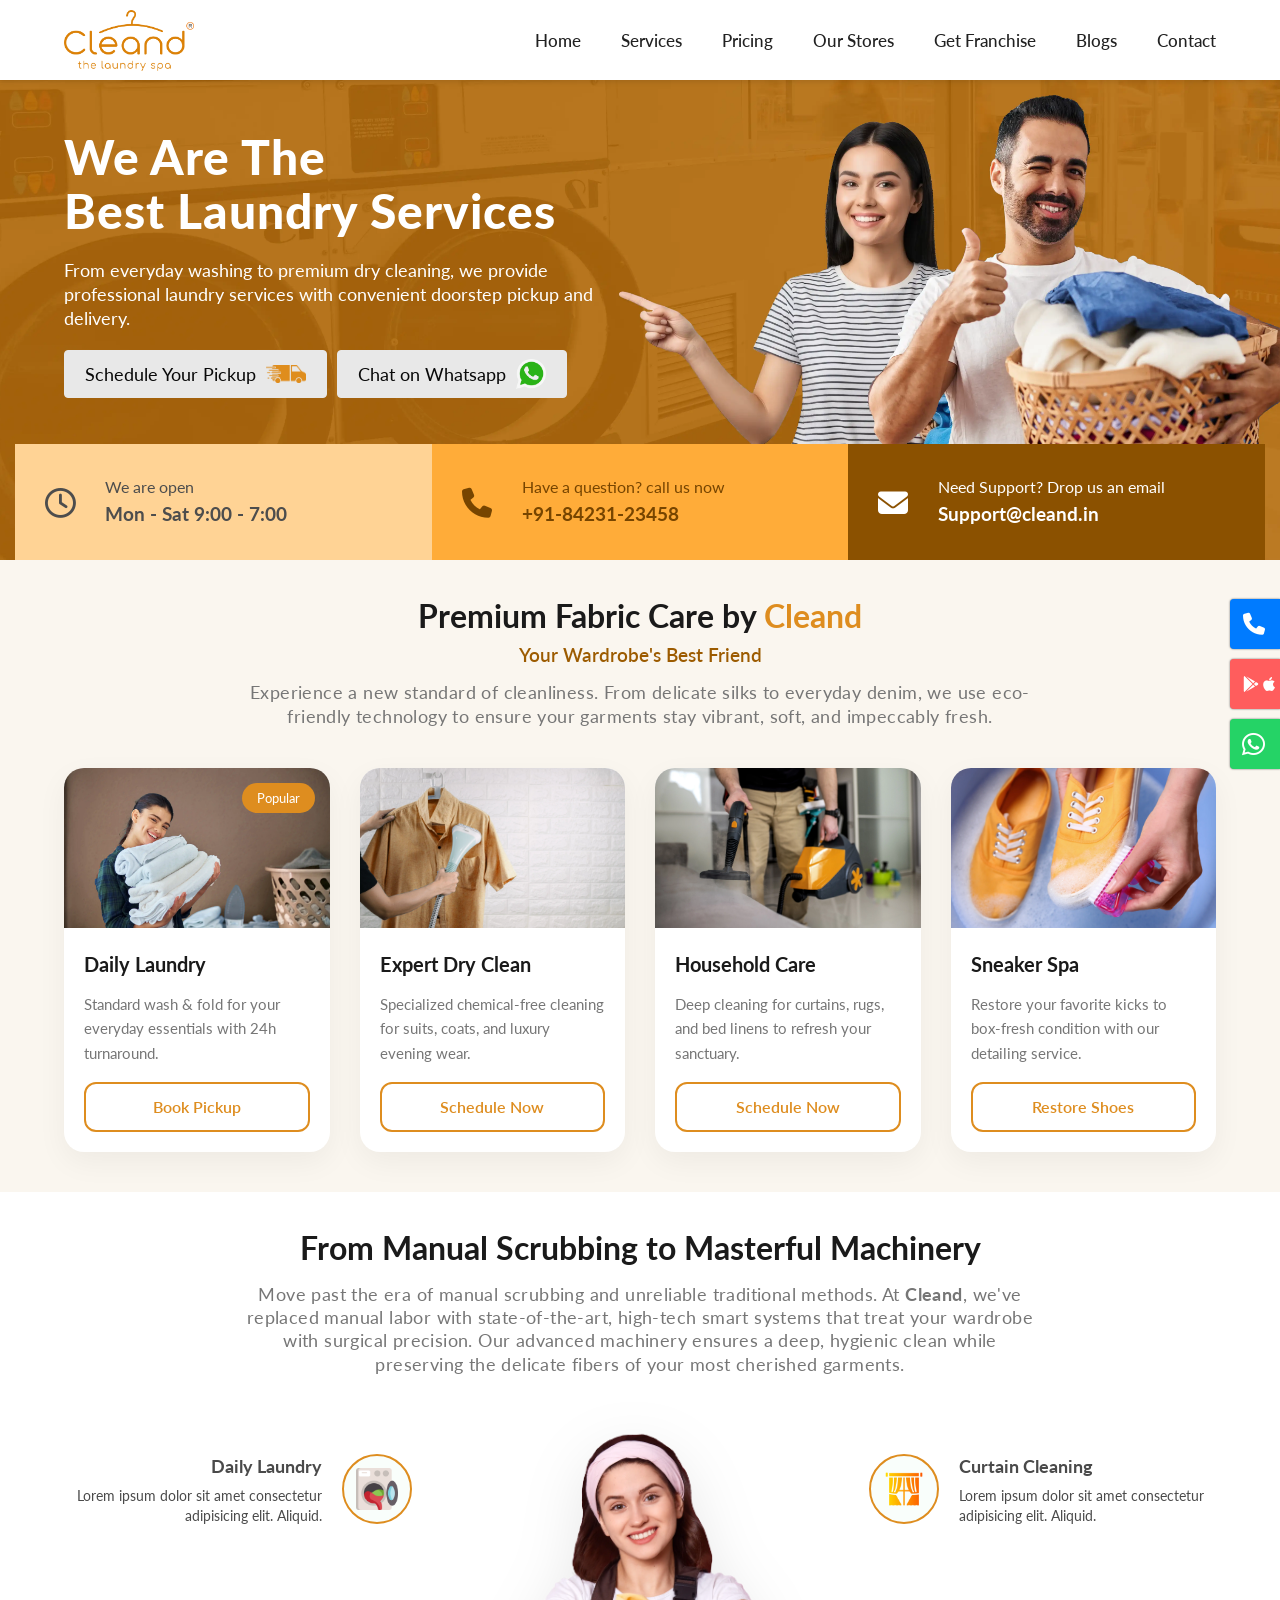
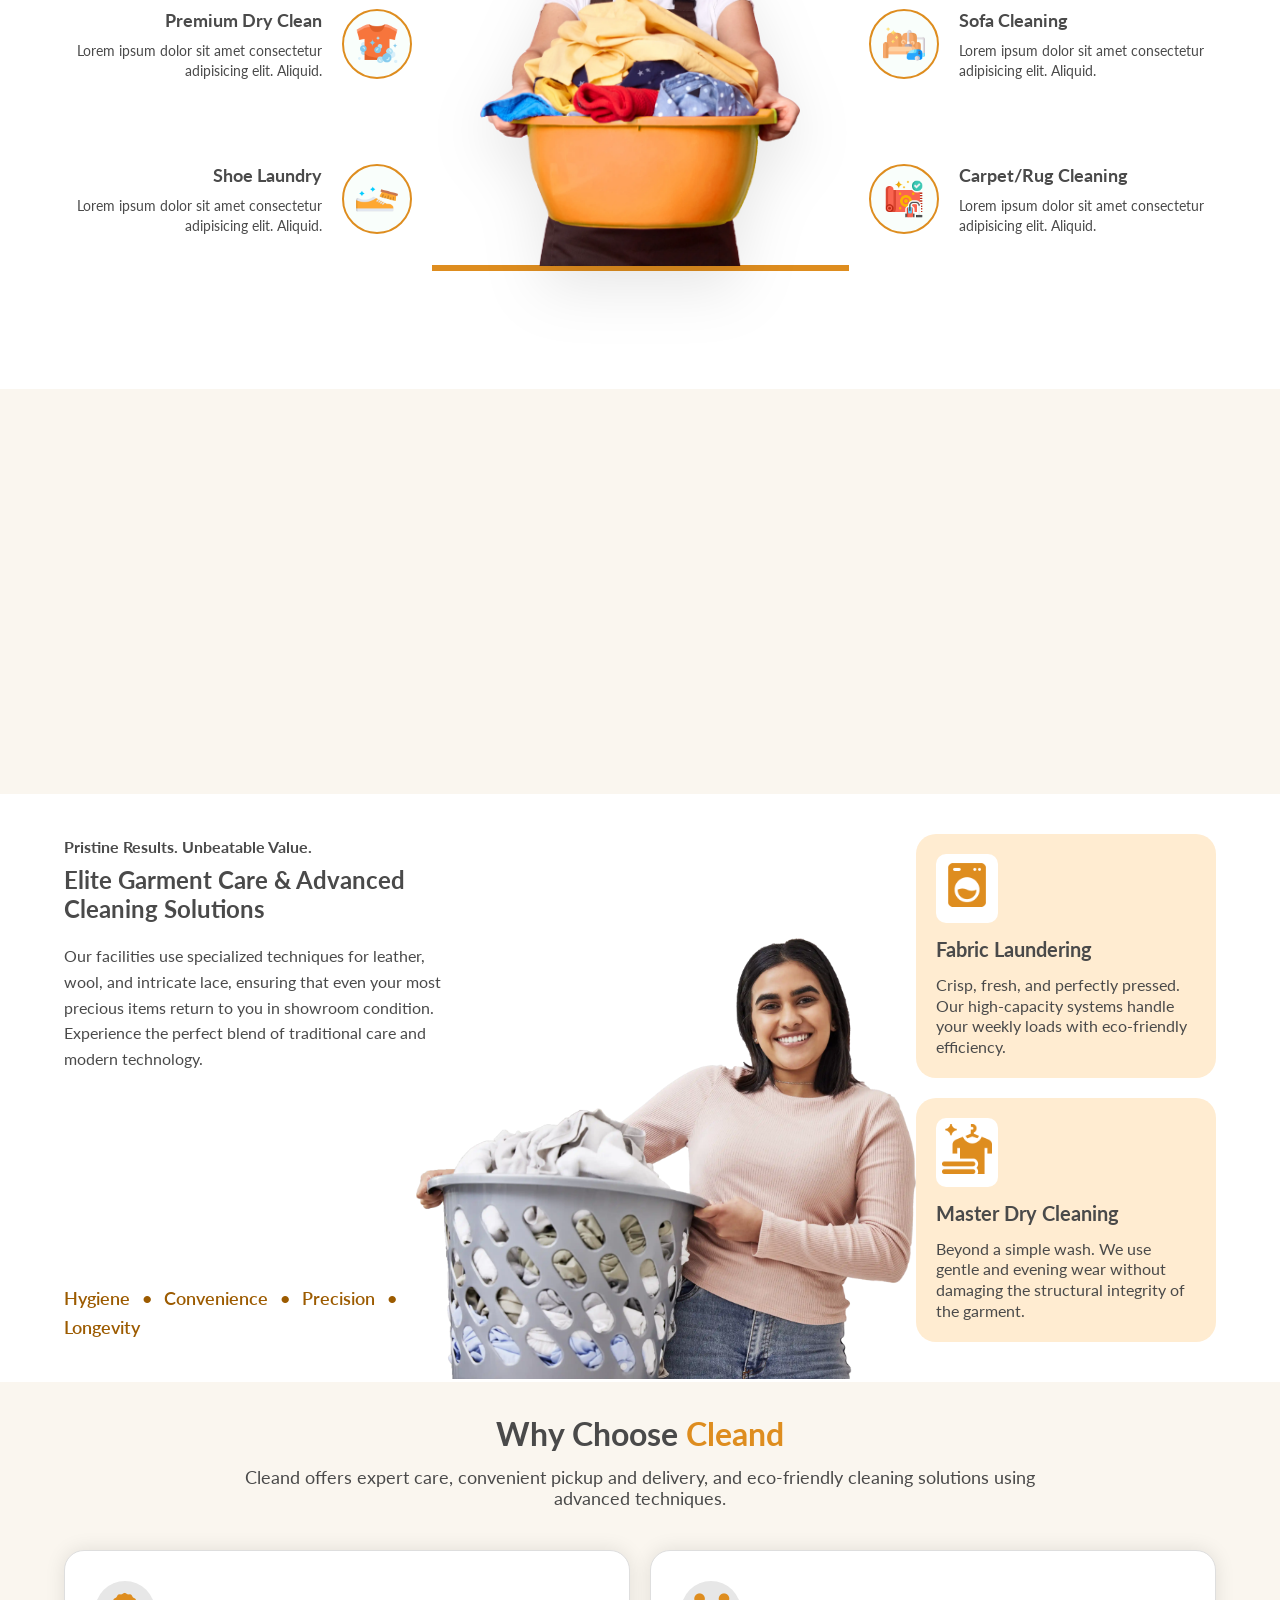
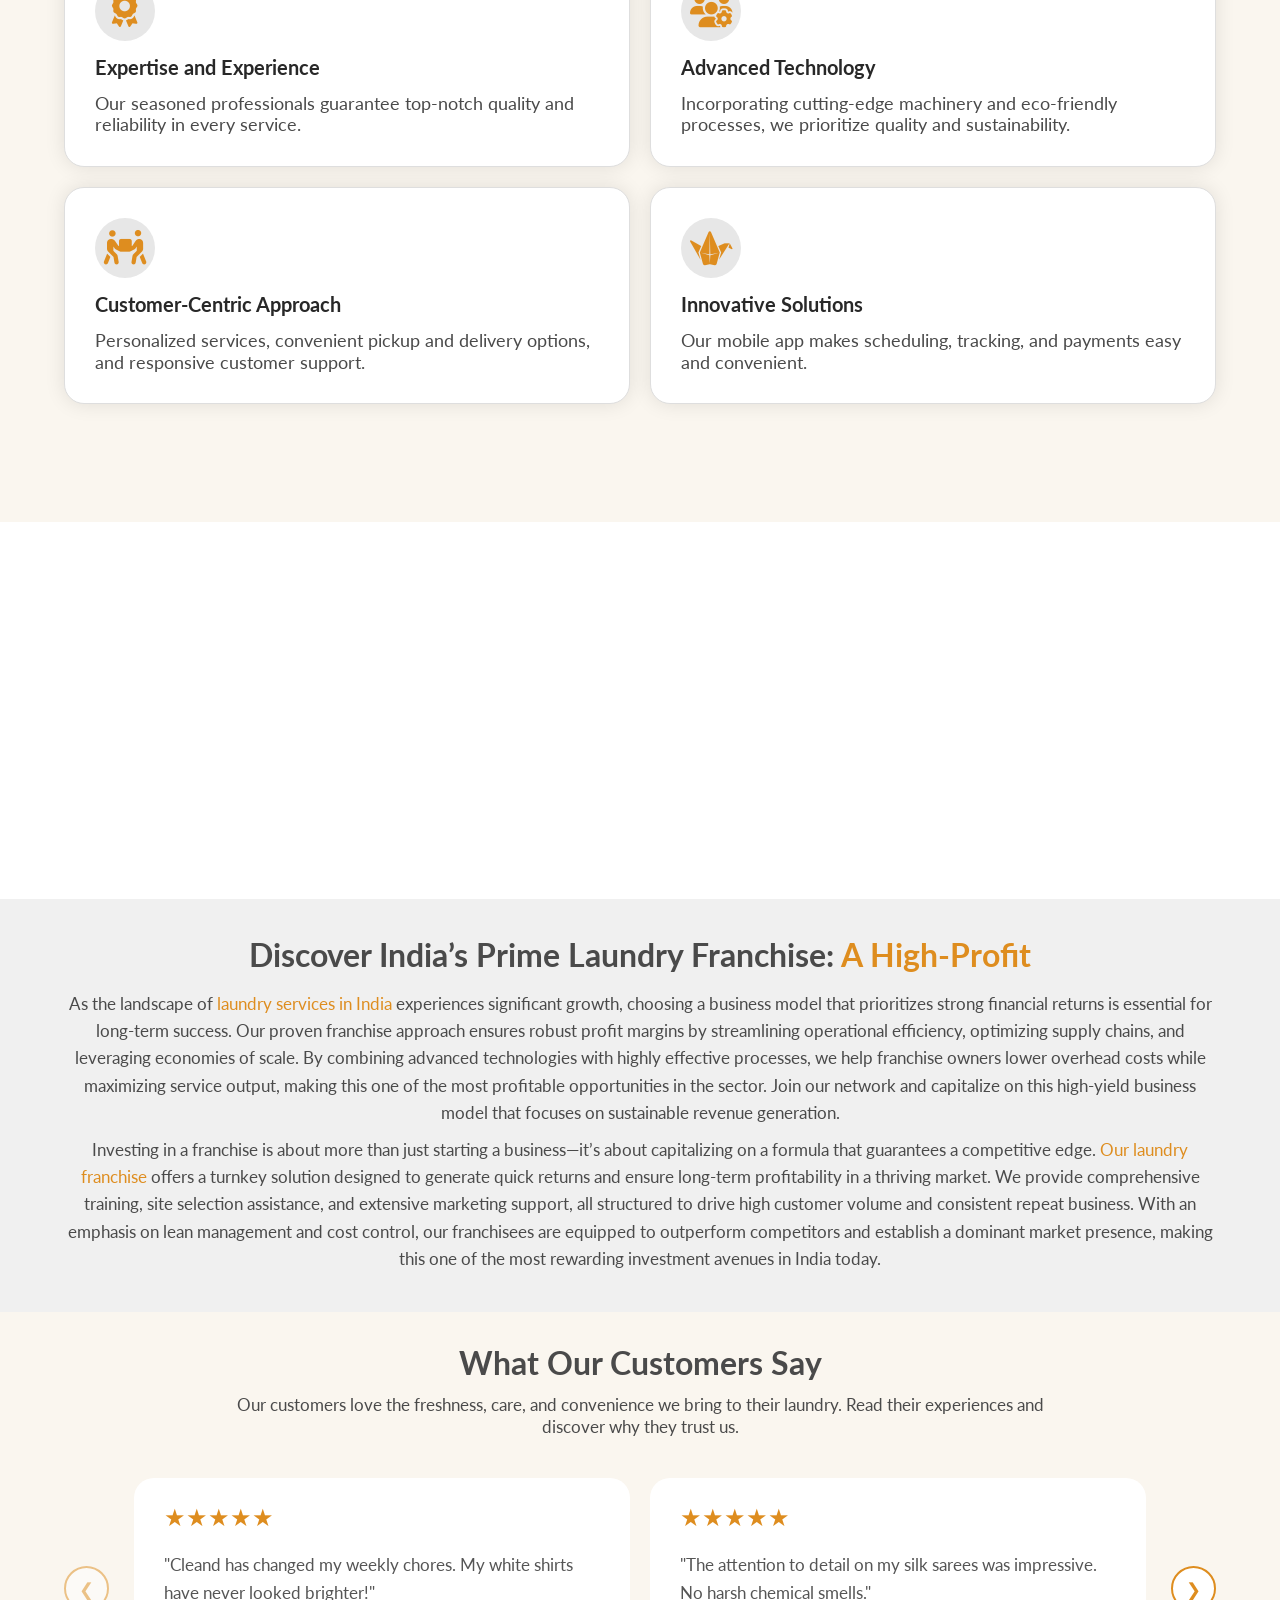
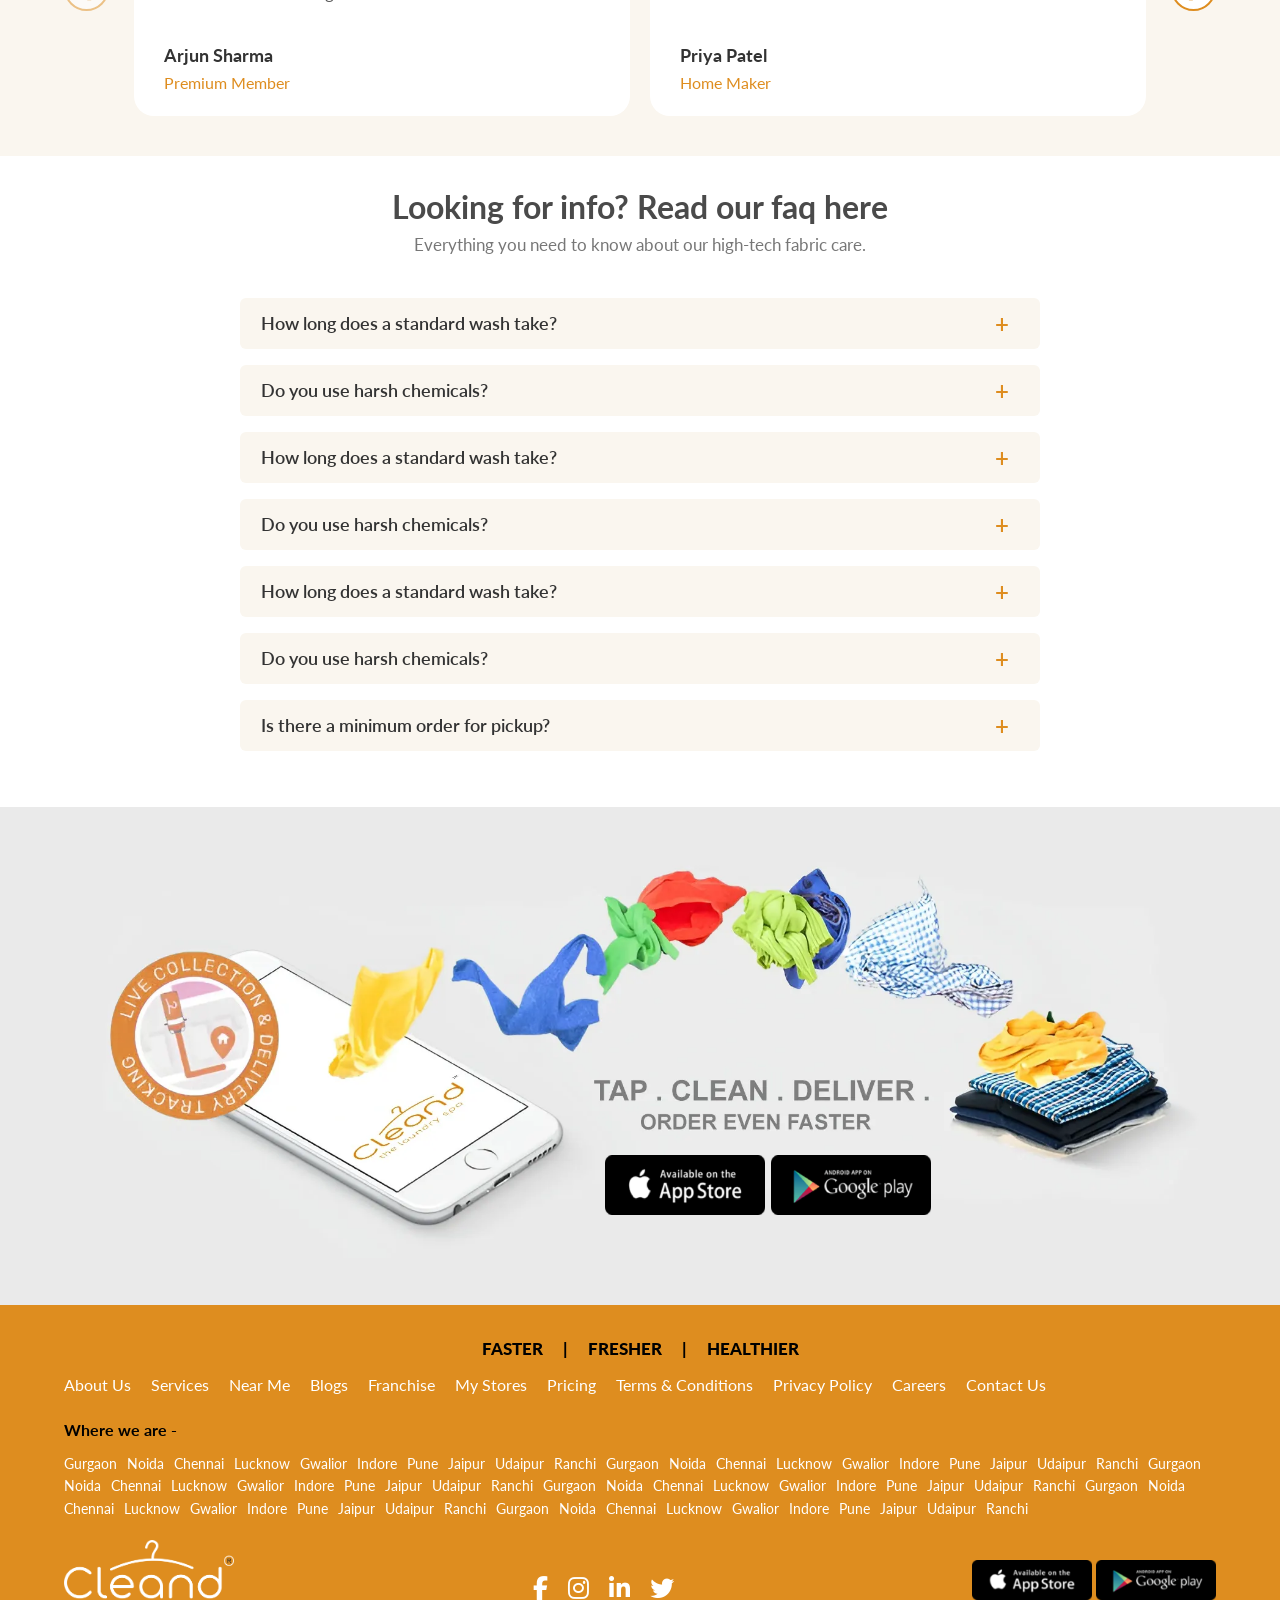
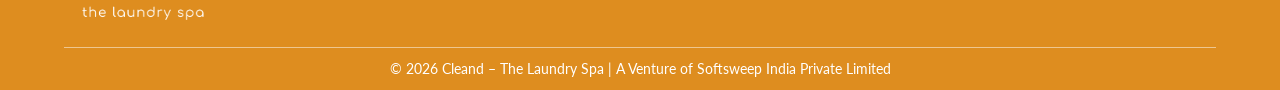
==== index.html @ a1be0585 "update code" ====
<!DOCTYPE html>
<html lang="en">

<head>
    <meta charset="UTF-8">
    <meta name="viewport" content="width=device-width, initial-scale=1.0">
    <title>Cleand - Premium Laundry Spa for Dry Cleaning Services.</title>

    <link
        href="https://fonts.googleapis.com/css2?family=Lato:ital,wght@0,100;0,300;0,400;0,700;0,900;1,100;1,300;1,400;1,700;1,900&display=swap"
        rel="stylesheet">

    <link rel="stylesheet" href="https://cdnjs.cloudflare.com/ajax/libs/font-awesome/6.0.0-beta3/css/all.min.css">
    <link rel="stylesheet" href="https://cdnjs.cloudflare.com/ajax/libs/font-awesome/6.5.1/css/all.min.css">

    <link rel="stylesheet" href="style.css">
    <link rel="stylesheet" href="responsive.css">
</head>

<body>

    <!-- fixed buttons on screen -->
    <div class="fixed-on-screen">
        <!-- Call Button -->
        <div class="button-container call-container" onclick="callPhone()">
            <i class="fas fa-phone icon"></i>
            <span class="label call-label">Call Us</span>
        </div>
        <!-- Email Button -->
        <div class="button-container email-container" onclick="sendEmail()">
            <div class="icon-box">
                <i class="fab fa-google-play icon"></i>
                <i class="fab fa-apple icon"></i>
            </div>
            <span class="label email-label">Download App</span>
        </div>

        <!-- Whatsapp Button -->
        <div class="button-container whatsapp-container" onclick="sendWhatsapp()">
            <i class="fab fa-whatsapp icon"></i>
            <span class="label whatsapp-label">Whatsapp Us</span>
        </div>
    </div>

    <header class="header">
        <div class="section-container">
            <div class="header-container">
                <a href="index.html" class="logo">
                    <img src="images/cleand-R-logo.png" alt="Logo">
                </a>

                <button class="mobile-nav-toggle" aria-label="Toggle navigation">
                    <span class="bar"></span>
                    <span class="bar"></span>
                    <span class="bar"></span>
                </button>

                <nav class="navmenu">
                    <ul>
                        <li><a href="index.html">Home</a></li>
                        <li><a href="services.html">Services</a></li>
                        <li><a href="pricing.html">Pricing</a></li>
                        <li><a href="store.html">Our Stores</a></li>
                        <li><a href="franchise.html">Get Franchise</a></li>
                        <li><a href="blogs.html">Blogs</a></li>
                        <li><a href="contact.html">Contact</a></li>
                    </ul>
                </nav>
            </div>
        </div>
    </header>

    <section class="hero-carousel">
        <div class="carousel-track">
            <div class="hero-slide" style="background-image: url('/images/hero-1.webp');">
                <div class="section-container">
                    <div class="hero-content">
                        <h1>We Are The <br>Best Laundry Services</h1>
                        <p>From everyday washing to premium dry cleaning, we provide professional laundry services with convenient doorstep pickup and delivery.
                        </p>
                        <div class="hero-btn-container">
                            <button class="pickup-btn btn">Schedule Your Pickup
                                <img src="/images/pickup-icon.webp" alt="">
                            </button>
                            <button class="whatsapp-btn btn">Chat on Whatsapp
                                <img src="/images/whatsapp-icon.webp" alt="">
                            </button>
                        </div>
                    </div>
                </div>
            </div>
            <div class="hero-slide" style="background-image: url('/images/hero-2.webp');">
                <div class="section-container">
                    <div class="hero-content">
                        <h1>Building India’s <br>Largest Laundry Network</h1>
                        <p>Join our rapidly expanding laundry franchise and become part of a trusted brand bringing professional garment care to cities across India.
                        </p>
                        <div class="hero-btn-container">
                            <button class="pickup-btn btn">Schedule Your Pickup
                                <img src="/images/pickup-icon.webp" alt="">
                            </button>
                            <button class="whatsapp-btn btn">Chat on Whatsapp
                                <img src="/images/whatsapp-icon.webp" alt="">
                            </button>
                        </div>
                    </div>
                </div>
            </div>
            <div class="hero-slide" style="background-image: url('/images/hero-3.webp');">
                <div class="section-container">
                    <div class="hero-content">
                        <h1>Premium Care for <br>Your Favorite Clothes</h1>
                        <p>Our skilled team uses modern equipment and safe cleaning methods to give your garments the care they deserve.
                        </p>
                        <div class="hero-btn-container">
                            <button class="pickup-btn btn">Schedule Your Pickup
                                <img src="/images/pickup-icon.webp" alt="">
                            </button>
                            <button class="whatsapp-btn btn">Chat on Whatsapp
                                <img src="/images/whatsapp-icon.webp" alt="">
                            </button>
                        </div>
                    </div>
                </div>
            </div>
            <div class="hero-slide" style="background-image: url('/images/hero-4.webp');">
                <div class="section-container">
                    <div class="hero-content">
                        <h1>Book Laundry Services <br>With Our Mobile App</h1>
                        <p>Schedule pickups, track orders, and manage your laundry anytime with our easy-to-use mobile app. Download now and enjoy hassle-free laundry services.
                        </p>
                        <div class="hero-btn-container">
                            <button class="pickup-btn btn">Schedule Your Pickup
                                <img src="/images/pickup-icon.webp" alt="">
                            </button>
                            <button class="whatsapp-btn btn">Chat on Whatsapp
                                <img src="/images/whatsapp-icon.webp" alt="">
                            </button>
                        </div>
                    </div>
                </div>
            </div>
        </div>

        <div class="hero-fixed hide-on-mobile">
            <div class="hero-fixed-card hero-fixed-start">
                <div class="hero-fixed-icon">
                    <i class="fa-regular fa-clock"></i>
                </div>
                <div class="hero-fixed-content">
                    <p>We are open</p>
                    <h3>Mon - Sat 9:00 - 7:00</h3>
                </div>
            </div>
            <div class="hero-fixed-card hero-fixed-mid">
                <div class="hero-fixed-icon">
                    <i class="fa-solid fa-phone"></i>
                </div>
                <div class="hero-fixed-content">
                    <p>Have a question? call us now</p>
                    <h3><a href="tel:+918982123458" target="_blank">+91-84231-23458</a></h3>
                </div>
            </div>
            <div class="hero-fixed-card hero-fixed-end">
                <div class="hero-fixed-icon">
                    <i class="fa-solid fa-envelope"></i>
                </div>
                <div class="hero-fixed-content">
                    <p>Need Support? Drop us an email</p>
                    <h3><a href="mailto:Support@cleand.in" target="_blank">Support@cleand.in</a></h3>
                </div>
            </div>
        </div>

    </section>


    <div class="hero-fixed show-on-mobile">
        <div class="hero-fixed-card hero-fixed-start">
            <div class="hero-fixed-icon">
                <i class="fa-regular fa-clock"></i>
            </div>
            <div class="hero-fixed-content">
                <p>We are open</p>
                <h3>Mon - Sat 9:00 - 7:00</h3>
            </div>
        </div>
        <div class="hero-fixed-card hero-fixed-mid">
            <div class="hero-fixed-icon">
                <i class="fa-solid fa-phone"></i>
            </div>
            <div class="hero-fixed-content">
                <p>Have a question? call us now</p>
                <h3><a href="tel:+918982123458" target="_blank">+91-84231-23458</a></h3>
            </div>
        </div>
        <div class="hero-fixed-card hero-fixed-end">
            <div class="hero-fixed-icon">
                <i class="fa-solid fa-envelope"></i>
            </div>
            <div class="hero-fixed-content">
                <p>Need Support? Drop us an email</p>
                <h3><a href="mailto:Support@cleand.in" target="_blank">Support@cleand.in</a></h3>
            </div>
        </div>
    </div>


    <section style="background: #faf6ef;">
        <div class="section-container">
            <div class="premium-container">
                <div class="header-content slide-up">
                    <h2>Premium Fabric Care by <span class="brand">Cleand</span></h2>
                    <h3>Your Wardrobe's Best Friend</h3>
                    <p>
                        Experience a new standard of cleanliness. From delicate silks to everyday denim,
                        we use eco-friendly technology to ensure your garments stay vibrant, soft, and impeccably fresh.
                    </p>
                </div>

                <div class="premium-grid slide-up">
                    <div class="premium-card">
                        <div class="image-wrapper">
                            <img src="images/premium-1.webp" alt="Laundry">
                            <div class="premium-tag">Popular</div>
                        </div>
                        <div class="premium-info">
                            <h4>Daily Laundry</h4>
                            <p>Standard wash & fold for your everyday essentials with 24h turnaround.</p>
                            <a href="#" class="premium-btn">Book Pickup</a>
                        </div>
                    </div>

                    <div class="premium-card">
                        <div class="image-wrapper">
                            <img src="images/premium-2.webp" alt="Dry Cleaning">
                        </div>
                        <div class="premium-info">
                            <h4>Expert Dry Clean</h4>
                            <p>Specialized chemical-free cleaning for suits, coats, and luxury evening wear.</p>
                            <a href="#" class="premium-btn">Schedule Now</a>
                        </div>
                    </div>

                    <div class="premium-card">
                        <div class="image-wrapper">
                            <img src="images/premium-3.webp" alt="Home Decor">
                        </div>
                        <div class="premium-info">
                            <h4>Household Care</h4>
                            <p>Deep cleaning for curtains, rugs, and bed linens to refresh your sanctuary.</p>
                            <a href="#" class="premium-btn">Schedule Now</a>
                        </div>
                    </div>

                    <div class="premium-card">
                        <div class="image-wrapper">
                            <img src="images/premium-4.webp" alt="Shoe Spa">
                        </div>
                        <div class="premium-info">
                            <h4>Sneaker Spa</h4>
                            <p>Restore your favorite kicks to box-fresh condition with our detailing service.</p>
                            <a href="#" class="premium-btn">Restore Shoes</a>
                        </div>
                    </div>
                </div>
            </div>

        </div>
    </section>


    <section class="expert-services">
        <div class="section-container">
            <div class="services-container">
                <div class="header-content slide-up">
                    <h2>From Manual Scrubbing to Masterful Machinery</h2>
                    <p>Move past the era of manual scrubbing and unreliable traditional methods. At
                        <strong>Cleand</strong>, we've replaced manual labor with state-of-the-art, high-tech smart
                        systems that treat your wardrobe with surgical precision. Our advanced machinery ensures a deep,
                        hygienic clean while preserving the delicate fibers of your most cherished garments.
                    </p>
                </div>

                <div class="expert-flex slide-up">
                    <div class="side-col left-side">
                        <div class="expert-item">
                            <div class="text-block">
                                <h4>Daily Laundry</h4>
                                <p>Lorem ipsum dolor sit amet consectetur adipisicing elit. Aliquid.</p>
                            </div>
                            <div class="icon-circle">
                                <img src="images/service-1.png" alt="Laundry">
                            </div>
                        </div>

                        <div class="expert-item">
                            <div class="text-block">
                                <h4>Premium Dry Clean</h4>
                                <p>Lorem ipsum dolor sit amet consectetur adipisicing elit. Aliquid.</p>
                            </div>
                            <div class="icon-circle">
                                <img src="images/service-2.png" alt="Dry Clean">
                            </div>
                        </div>

                        <div class="expert-item">
                            <div class="text-block">
                                <h4>Shoe Laundry</h4>
                                <p>Lorem ipsum dolor sit amet consectetur adipisicing elit. Aliquid.</p>
                            </div>
                            <div class="icon-circle">
                                <img src="images/service-3.png" alt="Curtains">
                            </div>
                        </div>
                    </div>

                    <div class="center-col">
                        <div class="expert-img-wrapper">
                            <img src="/images/services-mid-2.webp" alt="Cleand Expert" class="main-expert">
                        </div>
                    </div>

                    <div class="side-col right-side">
                        <div class="expert-item">
                            <div class="icon-circle">
                                <img src="images/service-4.png" alt="Business">
                            </div>
                            <div class="text-block">
                                <h4>Curtain Cleaning</h4>
                                <p>Lorem ipsum dolor sit amet consectetur adipisicing elit. Aliquid.</p>
                            </div>
                        </div>

                        <div class="expert-item">
                            <div class="icon-circle">
                                <img src="images/service-5.png" alt="Shoes">
                            </div>
                            <div class="text-block">
                                <h4>Sofa Cleaning</h4>
                                <p>Lorem ipsum dolor sit amet consectetur adipisicing elit. Aliquid.</p>
                            </div>
                        </div>

                        <div class="expert-item">
                            <div class="icon-circle">
                                <img src="images/service-6.png" alt="Express">
                            </div>
                            <div class="text-block">
                                <h4>Carpet/Rug Cleaning</h4>
                                <p>Lorem ipsum dolor sit amet consectetur adipisicing elit. Aliquid.</p>
                            </div>
                        </div>
                    </div>
                </div>
            </div>

            <div class="btn-container slide-up">
                <button class="pickup-btn btn">Schedule Your Pickup
                    <img src="/images/pickup-icon-white.webp" alt="">
                </button>
                <button class="whatsapp-btn btn">Chat on Whatsapp
                    <img src="/images/whatsapp-icon.webp" alt="">
                </button>
            </div>

        </div>
    </section>


    <section style="background: #faf6ef;">
        <div class="section-container slide-up">
            <div class="step-full-container">
                <h1>How We Works : In 4 Easy Steps</h1>
                <p class="step-description">From scheduling a pickup to receiving freshly cleaned clothes at your doorstep, we make laundry quick, easy, and stress-free. Just follow these four simple steps and let us take care of the rest.</p>
                <div class="step-container slide-up">
                    <div class="step-card">
                        <div class="card-icon">
                            <img src="images/step-1.png" alt="Basket icon">
                        </div>
                        <p class="step-text">Step 1</p>
                        <h3 class="step-heading"><span>Bag up</span> all your dirty clothes</h3>
                    </div>
                    <div class="step-arrow-box">
                        <img src="images/step-arrow-top-curve.png" alt="">
                    </div>
                    <div class="step-card">
                        <div class="card-icon">
                            <img src="images/step-2.png" alt="Basket icon">
                        </div>
                        <p class="step-text">Step 2</p>
                        <h3 class="step-heading">We <span>Pick up</span> your clothes</h3>
                    </div>
                    <div class="step-arrow-box">
                        <img src="images/step-arrow-bottom-curve.png" alt="">
                    </div>
                    <div class="step-card">
                        <div class="card-icon">
                            <img src="images/step-3.png" alt="Basket icon">
                        </div>
                        <p class="step-text">Step 3</p>
                        <h3 class="step-heading">We <span>Clean</span> your clothes</h3>
                    </div>
                    <div class="step-arrow-box">
                        <img src="images/step-arrow-top-curve.png" alt="">
                    </div>
                    <div class="step-card">
                        <div class="card-icon">
                            <img src="images/step-4.png" alt="Basket icon">
                        </div>
                        <p class="step-text">Step 4</p>
                        <h3 class="step-heading">We <span>Deliver</span> clean, folded clothes</h3>
                    </div>
                </div>

            </div>
        </div>
    </section>


    <section class="near-section">
        <div class="section-container slide-up">
            <div class="near-container">
                <div class="near-left">
                    <div class="near-left-top">
                        <h4>Pristine Results. Unbeatable Value.</h4>
                        <h1>Elite Garment Care & Advanced Cleaning Solutions</h1>
                        <p>Our facilities use specialized techniques for leather, wool, and intricate lace, ensuring
                            that even your most precious items return to you in showroom condition. Experience the
                            perfect blend of traditional care and modern technology.</p>
                    </div>
                    <div class="near-left-bottom">
                        Hygiene &nbsp; • &nbsp; Convenience &nbsp; • &nbsp; Precision &nbsp; • &nbsp; Longevity
                    </div>
                </div>
                <div class="near-right">
                    <div class="near-right-card">
                        <div class="near-right-img">
                            <img src="images/near-icon-1.png" alt="">
                        </div>
                        <h2>Fabric Laundering</h2>
                        <p>Crisp, fresh, and perfectly pressed. Our high-capacity systems handle your weekly loads with
                            eco-friendly efficiency.</p>
                    </div>
                    <div class="near-right-card">
                        <div class="near-right-img">
                            <img src="images/near-icon-2.png" alt="">
                        </div>
                        <h2>Master Dry Cleaning</h2>
                        <p>Beyond a simple wash. We use gentle and evening wear without damaging the structural
                            integrity of the garment.</p>
                    </div>
                </div>
            </div>
        </div>
    </section>


    <section class="choose-section" style="background: #faf6ef;">
        <div class="section-container slide-up">
            <h2>Why Choose <span>Cleand</span></h2>
            <p>Cleand offers expert care, convenient pickup and delivery, and eco-friendly cleaning solutions using
                advanced techniques.</p>

            <div class="Choose-container slide-up">
                <div class="choose-card">
                    <div class="choose-icon">
                        <i class="fa-solid fa-award"></i>
                    </div>
                    <h3>Expertise and Experience</h3>
                    <p>Our seasoned professionals guarantee top-notch quality and reliability in every service.</p>
                </div>
                <div class="choose-card">
                    <div class="choose-icon">
                        <i class="fa-solid fa-users-gear"></i>
                    </div>
                    <h3>Advanced Technology</h3>
                    <p>Incorporating cutting-edge machinery and eco-friendly processes, we prioritize quality and
                        sustainability.</p>
                </div>
                <div class="choose-card">
                    <div class="choose-icon">
                        <i class="fa-solid fa-people-carry-box"></i>
                    </div>
                    <h3>Customer-Centric Approach</h3>
                    <p>Personalized services, convenient pickup and delivery options, and responsive customer support.
                    </p>
                </div>
                <div class="choose-card">
                    <div class="choose-icon">
                        <i class="fa-brands fa-padlet"></i>
                    </div>
                    <h3>Innovative Solutions</h3>
                    <p>Our mobile app makes scheduling, tracking, and payments easy and convenient.</p>
                </div>
            </div>

            <div class="btn-container slide-up">
                <button class="pickup-btn btn">Schedule Your Pickup
                    <img src="/images/pickup-icon-white.webp" alt="">
                </button>
                <button class="whatsapp-btn btn">Chat on Whatsapp
                    <img src="/images/whatsapp-icon.webp" alt="">
                </button>
            </div>

        </div>
    </section>


    <div class="stats-wrapper">
        <div class="section-container slide-up">
            <h2 class="section-title">India's Most <span class="highlight">Profitable</span> Laundry Chain</h2>
            <p class="section-subtitle">Join India's most profitable laundry chain and start your own successful business with our trusted brand, modern systems, and complete franchise support.</p>

            <div class="stats-grid slide-up">
                <div class="stat-card">
                    <div class="counter-box">
                        <span class="counter" data-target="60">0</span><span class="suffix">+</span>
                    </div>
                    <div class="stat-label">Cities</div>
                </div>
                <div class="stat-card">
                    <div class="counter-box">
                        <span class="counter" data-target="150">0</span><span class="suffix">+</span>
                    </div>
                    <div class="stat-label">Stores</div>
                </div>
                <div class="stat-card">
                    <div class="counter-box">
                        <span class="counter" data-target="5.1">0</span><span class="suffix">L</span>
                    </div>
                    <div class="stat-label">Orders</div>
                </div>
                <div class="stat-card">
                    <div class="counter-box">
                        <span class="counter" data-target="45.8">0</span><span class="suffix">L</span>
                    </div>
                    <div class="stat-label">Garments</div>
                </div>
            </div>
        </div>
    </div>


    <div style="background: #f0f0f0;">
        <section class="section-container">
            <div class="profitable-content slide-up">
                <h1>Discover India’s Prime Laundry Franchise: <span style="color: #de8d1f;">A High-Profit</span></h1>
                <p>As the landscape of <span style="color: #de8d1f;">laundry services in India</span> experiences
                    significant growth, choosing a business model that prioritizes strong financial returns is essential
                    for
                    long-term success. Our proven franchise approach ensures robust profit margins by streamlining
                    operational efficiency, optimizing supply chains, and leveraging economies of scale. By combining
                    advanced technologies with highly effective processes, we help franchise owners lower overhead costs
                    while maximizing service output, making this one of the most profitable opportunities in the sector.
                    Join our network and capitalize on this high-yield business model that focuses on sustainable
                    revenue
                    generation.</p>
                <p>Investing in a franchise is about more than just starting a business—it’s about capitalizing on a
                    formula
                    that guarantees a competitive edge. <span style="color: #de8d1f;">Our laundry franchise</span>
                    offers a
                    turnkey solution designed to generate quick returns and ensure long-term profitability in a thriving
                    market. We provide comprehensive training, site selection assistance, and extensive marketing
                    support,
                    all structured to drive high customer volume and consistent repeat business. With an emphasis on
                    lean
                    management and cost control, our franchisees are equipped to outperform competitors and establish a
                    dominant market presence, making this one of the most rewarding investment avenues in India today.
                </p>
            </div>
        </section>
    </div>


    <section class="testimonials">
        <div class="section-container slide-up">
            <div class="testimonial-container">
                <h2 class="section-title">What Our Customers Say</h2>
                <p class="testimonial-description">Our customers love the freshness, care, and convenience we bring to their laundry. Read their experiences and discover why they trust us.</p>

                <button class="nav-btn prev" id="prevBtn">&#10094;</button>
                <button class="nav-btn next" id="nextBtn">&#10095;</button>

                <div class="slider-viewport slide-up">
                    <div class="testimonial-track" id="track">
                        <div class="testimonial-card">
                            <div class="stars">★★★★★</div>
                            <p class="description">"Cleand has changed my weekly chores. My white shirts have never
                                looked
                                brighter!"</p>
                            <div class="user-info">
                                <h4 class="name">Arjun Sharma</h4>
                                <span class="position">Premium Member</span>
                            </div>
                        </div>

                        <div class="testimonial-card">
                            <div class="stars">★★★★★</div>
                            <p class="description">"The attention to detail on my silk sarees was impressive. No harsh
                                chemical smells."</p>
                            <div class="user-info">
                                <h4 class="name">Priya Patel</h4>
                                <span class="position">Home Maker</span>
                            </div>
                        </div>

                        <div class="testimonial-card">
                            <div class="stars">★★★★☆</div>
                            <p class="description">"Efficient and reliable. I love the tracking system. It respects
                                pickup
                                timings."</p>
                            <div class="user-info">
                                <h4 class="name">Rahul Verma</h4>
                                <span class="position">Corporate Executive</span>
                            </div>
                        </div>

                        <div class="testimonial-card">
                            <div class="stars">★★★★★</div>
                            <p class="description">"Sneaker Spa is a game changer. My old running shoes look brand new
                                again."</p>
                            <div class="user-info">
                                <h4 class="name">Anjali Singh</h4>
                                <span class="position">Fitness Coach</span>
                            </div>
                        </div>
                    </div>
                </div>

            </div>
        </div>
    </section>


    <section class="faq-section">
        <div class="section-container slide-up">
            <h2 class="section-title">Looking for info? Read our faq here</h2>
            <p class="section-subtitle">Everything you need to know about our high-tech fabric care.</p>

            <div class="faq-grid slide-up">
                <div class="faq-column">
                    <div class="faq-item">
                        <button class="faq-question">How long does a standard wash take? <span
                                class="icon">+</span></button>
                        <div class="faq-answer">
                            <p>Our standard "Daily Laundry" service typically features a 24-hour turnaround time. For
                                urgent needs, we offer an Express Service that returns your clothes in under 12 hours.
                            </p>
                        </div>
                    </div>

                    <div class="faq-item">
                        <button class="faq-question">Do you use harsh chemicals? <span class="icon">+</span></button>
                        <div class="faq-answer">
                            <p>No, we pride ourselves on being eco-friendly. We use biodegradable detergents and
                                specialized hydrocarbon solvents for dry cleaning that are gentle on both your skin and
                                the environment.</p>
                        </div>
                    </div>

                    <div class="faq-item">
                        <button class="faq-question">How long does a standard wash take? <span
                                class="icon">+</span></button>
                        <div class="faq-answer">
                            <p>Our standard "Daily Laundry" service typically features a 24-hour turnaround time. For
                                urgent needs, we offer an Express Service that returns your clothes in under 12 hours.
                            </p>
                        </div>
                    </div>

                    <div class="faq-item">
                        <button class="faq-question">Do you use harsh chemicals? <span class="icon">+</span></button>
                        <div class="faq-answer">
                            <p>No, we pride ourselves on being eco-friendly. We use biodegradable detergents and
                                specialized hydrocarbon solvents for dry cleaning that are gentle on both your skin and
                                the environment.</p>
                        </div>
                    </div>

                    <div class="faq-item">
                        <button class="faq-question">How long does a standard wash take? <span
                                class="icon">+</span></button>
                        <div class="faq-answer">
                            <p>Our standard "Daily Laundry" service typically features a 24-hour turnaround time. For
                                urgent needs, we offer an Express Service that returns your clothes in under 12 hours.
                            </p>
                        </div>
                    </div>

                    <div class="faq-item">
                        <button class="faq-question">Do you use harsh chemicals? <span class="icon">+</span></button>
                        <div class="faq-answer">
                            <p>No, we pride ourselves on being eco-friendly. We use biodegradable detergents and
                                specialized hydrocarbon solvents for dry cleaning that are gentle on both your skin and
                                the environment.</p>
                        </div>
                    </div>

                </div>

                <div class="faq-column">
                    <div class="faq-item">
                        <button class="faq-question">Is there a minimum order for pickup? <span
                                class="icon">+</span></button>
                        <div class="faq-answer">
                            <p>Yes, we have a small minimum order value of ₹500 for free home pickup and delivery.
                                Orders below this amount will incur a nominal convenience fee of ₹50.</p>
                        </div>
                    </div>

                </div>
            </div>
        </div>
    </section>


    <section style="background: #EAEAEA;">
        <div class="section-container slide-up">
            <div class="download-section">
                <img src="images/download-section.webp" alt="">
                <div class="download-content">
                    <a href="https://apps.apple.com/in/app/cleand-the-laundry-spa/id6444508188" target="_blank"><img
                            src="images/appstore.png" alt=""></a>
                    <a href="https://play.google.com/store/apps/details?id=com.ctls.application" target="_blank"><img
                            src="images/googleplay.png" alt=""></a>
                </div>
            </div>
        </div>
    </section>


    <footer class="footer">
        <div class="section-container slide-up">
            <div class="footer-top-bar">
                <span>FASTER</span>
                <span>|</span>
                <span>FRESHER</span>
                <span>|</span>
                <span>HEALTHIER</span>
            </div>

            <ul class="footer-nav-links">
                <li><a href="about.html">About Us</a></li>
                <li><a href="services.html">Services</a></li>
                <li><a href="near-me.html">Near Me</a></li>
                <li><a href="blogs.html">Blogs</a></li>
                <li><a href="franchise.html">Franchise</a></li>
                <li><a href="store.html">My Stores</a></li>
                <li><a href="pricing.html">Pricing</a></li>
                <li><a href="terms.html">Terms & Conditions</a></li>
                <li><a href="privacy.html">Privacy Policy</a></li>
                <li><a href="career.html">Careers</a></li>
                <li><a href="contact.html">Contact Us</a></li>
            </ul>

            <div class="footer-city">
                <h4>Where we are -</h4>

                <ul class="footer-nav-links footer-nav-links-city">
                    <li><a href="city.html">Gurgaon</a></li>
                    <li><a href="city.html">Noida</a></li>
                    <li><a href="city.html">Chennai</a></li>
                    <li><a href="city.html">Lucknow</a></li>
                    <li><a href="city.html">Gwalior</a></li>
                    <li><a href="city.html">Indore</a></li>
                    <li><a href="city.html">Pune</a></li>
                    <li><a href="city.html">Jaipur</a></li>
                    <li><a href="city.html">Udaipur</a></li>
                    <li><a href="city.html">Ranchi</a></li>
                    <li><a href="city.html">Gurgaon</a></li>
                    <li><a href="city.html">Noida</a></li>
                    <li><a href="city.html">Chennai</a></li>
                    <li><a href="city.html">Lucknow</a></li>
                    <li><a href="city.html">Gwalior</a></li>
                    <li><a href="city.html">Indore</a></li>
                    <li><a href="city.html">Pune</a></li>
                    <li><a href="city.html">Jaipur</a></li>
                    <li><a href="city.html">Udaipur</a></li>
                    <li><a href="city.html">Ranchi</a></li>
                    <li><a href="city.html">Gurgaon</a></li>
                    <li><a href="city.html">Noida</a></li>
                    <li><a href="city.html">Chennai</a></li>
                    <li><a href="city.html">Lucknow</a></li>
                    <li><a href="city.html">Gwalior</a></li>
                    <li><a href="city.html">Indore</a></li>
                    <li><a href="city.html">Pune</a></li>
                    <li><a href="city.html">Jaipur</a></li>
                    <li><a href="city.html">Udaipur</a></li>
                    <li><a href="city.html">Ranchi</a></li>
                    <li><a href="city.html">Gurgaon</a></li>
                    <li><a href="city.html">Noida</a></li>
                    <li><a href="city.html">Chennai</a></li>
                    <li><a href="city.html">Lucknow</a></li>
                    <li><a href="city.html">Gwalior</a></li>
                    <li><a href="city.html">Indore</a></li>
                    <li><a href="city.html">Pune</a></li>
                    <li><a href="city.html">Jaipur</a></li>
                    <li><a href="city.html">Udaipur</a></li>
                    <li><a href="city.html">Ranchi</a></li>
                    <li><a href="city.html">Gurgaon</a></li>
                    <li><a href="city.html">Noida</a></li>
                    <li><a href="city.html">Chennai</a></li>
                    <li><a href="city.html">Lucknow</a></li>
                    <li><a href="city.html">Gwalior</a></li>
                    <li><a href="city.html">Indore</a></li>
                    <li><a href="city.html">Pune</a></li>
                    <li><a href="city.html">Jaipur</a></li>
                    <li><a href="city.html">Udaipur</a></li>
                    <li><a href="city.html">Ranchi</a></li>
                    <li><a href="city.html">Gurgaon</a></li>
                    <li><a href="city.html">Noida</a></li>
                    <li><a href="city.html">Chennai</a></li>
                    <li><a href="city.html">Lucknow</a></li>
                    <li><a href="city.html">Gwalior</a></li>
                    <li><a href="city.html">Indore</a></li>
                    <li><a href="city.html">Pune</a></li>
                    <li><a href="city.html">Jaipur</a></li>
                    <li><a href="city.html">Udaipur</a></li>
                    <li><a href="city.html">Ranchi</a></li>
                </ul>
            </div>

            <div class="footer-main">
                <div class="footer-logo">
                    <img src="images/cleand-R-logo-white.png" alt="">
                </div>
                <div class="social-icons">
                    <a href="https://www.facebook.com/profile.php?id=100087893991939" target="_blank"><i
                            class="fab fa-facebook-f"></i></a>
                    <a href="https://www.instagram.com/cleand.in/" target="_blank"><i class="fab fa-instagram"></i></a>
                    <a href="https://www.linkedin.com/company/vcleen/" target="_blank"><i
                            class="fab fa-linkedin-in"></i></a>
                    <a href="#" target="_blank"><i class="fab fa-twitter"></i></a>
                </div>
                <div class="footer-download">
                    <a href="https://apps.apple.com/in/app/cleand-the-laundry-spa/id6444508188" target="_blank"><img
                            src="images/appstore.png" alt=""></a>
                    <a href="https://play.google.com/store/apps/details?id=com.ctls.application" target="_blank"><img
                            src="images/googleplay.png" alt=""></a>
                </div>
            </div>

            <div class="footer-copyright">
                <p>&copy; 2026 Cleand – The Laundry Spa | A Venture of Softsweep India Private Limited</p>
            </div>
        </div>
    </footer>



    <div id="laundryModal" class="modal-overlay">
        <div class="modal-content animate-pop">
            <span class="close-modal">&times;</span>

            <div class="modal-header">
                <h2>Schedule Your Laundry Pickup</h2>
                <p class="promo-badge">Up to 20% Off on Your 1st Order</p>
            </div>

            <form id="pickupForm">
                <div class="form-row">
                    <input type="text" id="fullName" placeholder="Full Name" autocomplete="off">
                    <input type="text" id="cityName" placeholder="City Name" autocomplete="off">
                </div>

                <div id="mobileSection" class="hidden fade-in">
                    <div class="input-wrapper">
                        <span class="prefix">+91</span>
                        <input type="tel" id="mobileNumber" placeholder="Mobile Number" maxlength="10">
                    </div>
                </div>

                <div id="otpSection" class="hidden fade-in">
                    <p class="otp-label">Enter Verification Code</p>
                    <div class="otp-container">
                        <div class="otp-boxes">
                            <input type="text" class="otp-box" maxlength="1" inputmode="numeric">
                            <input type="text" class="otp-box" maxlength="1" inputmode="numeric">
                            <input type="text" class="otp-box" maxlength="1" inputmode="numeric">
                            <input type="text" class="otp-box" maxlength="1" inputmode="numeric">
                        </div>
                        <div class="timer-area">
                            <span id="timerText">Resend in <b id="seconds">30</b>s</span>
                            <button type="button" id="resendBtn" class="hidden">RESEND OTP</button>
                        </div>
                    </div>

                </div>

                <div id="addressSection" class="hidden fade-in">
                    <div class="address-row">
                        <select id="stateInput">
                            <option value="" disabled selected>Select State</option>
                            <option value="Rajasthan">Rajasthan</option>
                            <option value="Delhi">Delhi</option>
                            <option value="Maharashtra">Maharashtra</option>
                            <option value="Gujarat">Gujarat</option>
                        </select>

                        <select id="cityInputFinal">
                            <option value="" disabled selected>Select City</option>
                            <option value="Jaipur">Jaipur</option>
                            <option value="Mumbai">Mumbai</option>
                            <option value="Ahmedabad">Ahmedabad</option>
                        </select>
                    </div>

                    <div class="address-row">
                        <textarea id="fullAddress" placeholder="Full Address (House No, Building, Street...)"
                            rows="3"></textarea>
                    </div>
                </div>

                <button type="submit" id="submitBtn" disabled>CONFIRM PICKUP</button>
            </form>
        </div>
    </div>



    <!-- script for navbar -->
    <script>
        const mobileBtn = document.querySelector('.mobile-nav-toggle');
        const navMenu = document.querySelector('.navmenu');

        mobileBtn.addEventListener('click', () => {
            mobileBtn.classList.toggle('active');
            navMenu.classList.toggle('open');
        });

        // Close menu when a link is clicked
        document.querySelectorAll('.navmenu a').forEach(link => {
            link.addEventListener('click', () => {
                mobileBtn.classList.remove('active');
                navMenu.classList.remove('open');
            });
        });
    </script>

    <!-- for hero carousels -->
    <script>
        const track = document.querySelector('.carousel-track');
        const slides = document.querySelectorAll('.hero-slide');
        let currentIndex = 0;

        function slideNext() {
            currentIndex++;
            // If we reach the end, go back to the first hero-slide
            if (currentIndex >= slides.length) {
                currentIndex = 0;
            }
            // Move the track: 0%, -100%, -200%, -300%
            const moveAmount = currentIndex * -100;
            track.style.transform = `translateX(${moveAmount}%)`;
        }
        // Auto-slide every 5 seconds
        setInterval(slideNext, 5000);
    </script>

    <!-- fixed button on screen -->
    <script>
        function callPhone() {
            const phoneNumber = "919876543210";
            window.open(`tel:${phoneNumber}`, "_self");
        }

        function sendEmail() {
            const emailAddress = "support@example.com";
            const subject = "Laundry Service Inquiry";
            const body = "Hello, I would like to inquire about your laundry services.";
            window.open(`mailto:${emailAddress}?subject=${encodeURIComponent(subject)}&body=${encodeURIComponent(body)}`);
        }

        function sendWhatsapp() {
            const phoneNumber = "919999999999";
            const message = "Hello! I would like to inquire about your laundry services.";
            const url = `https://wa.me/${phoneNumber}?text=${encodeURIComponent(message)}`;
            window.open(url, "_blank");
        }
    </script>

    <!-- script for slide up animation -->
    <script>
        document.addEventListener('DOMContentLoaded', () => {

            // Create the "Eye" (Observer)
            const slideUpObserver = new IntersectionObserver((entries) => {
                entries.forEach(entry => {
                    // If the element enters the screen
                    if (entry.isIntersecting) {
                        entry.target.classList.add('active');

                        // Once it has slid up, stop watching it (until refresh)
                        slideUpObserver.unobserve(entry.target);
                    }
                });
            }, {
                threshold: 0, // Starts when 0% of the element is visible
                rootMargin: "0px 0px -50px 0px" // Slight offset so it triggers before it hits the very bottom
            });

            // Find everything with the "slide-up" class and start watching it
            const slideUpElements = document.querySelectorAll('.slide-up');
            slideUpElements.forEach(el => slideUpObserver.observe(el));

        });
    </script>

    <!-- for testimonial -->
    <script>
        const track_test = document.getElementById('track');
        const nextBtn = document.getElementById('nextBtn');
        const prevBtn = document.getElementById('prevBtn');
        const cards = document.querySelectorAll('.testimonial-card');

        let index = 0;

        function updateSlider() {
            if (cards.length === 0) return;

            const isMobile = window.innerWidth <= 768;
            const visibleCards = isMobile ? 1 : 2;

            // 1. Get the actual width of one card (including padding/border)
            const cardWidth = cards[0].offsetWidth;

            // 2. Get the actual gap size from the CSS
            const gap = parseFloat(window.getComputedStyle(track_test).gap) || 0;

            // 3. Constrain index so we don't slide into empty space
            const maxIndex = cards.length - visibleCards;
            if (index > maxIndex) index = maxIndex;
            if (index < 0) index = 0;

            // 4. Move the track by exactly (Card Width + Gap) pixels
            const moveDistance = index * (cardWidth + gap);
            track_test.style.transform = `translateX(-${moveDistance}px)`;

            // Optional: Handle button styling (opacity)
            prevBtn.style.opacity = index === 0 ? "0.5" : "1";
            prevBtn.style.pointerEvents = index === 0 ? "none" : "auto";

            nextBtn.style.opacity = index >= maxIndex ? "0.5" : "1";
            nextBtn.style.pointerEvents = index >= maxIndex ? "none" : "auto";
        }

        nextBtn.addEventListener('click', () => {
            const visibleCards = window.innerWidth > 768 ? 2 : 1;
            if (index < cards.length - visibleCards) {
                index++;
                updateSlider();
            }
        });

        prevBtn.addEventListener('click', () => {
            if (index > 0) {
                index--;
                updateSlider();
            }
        });

        // Update on resize and on initial load
        window.addEventListener('resize', updateSlider);
        window.addEventListener('load', updateSlider);
        updateSlider();
    </script>

    <!-- faq -->
    <script>
        document.querySelectorAll('.faq-question').forEach(button => {
            button.addEventListener('click', () => {
                const faqItem = button.parentElement;

                // Close other FAQ items (Optional: remove this block to allow multiple open)
                document.querySelectorAll('.faq-item').forEach(item => {
                    if (item !== faqItem) {
                        item.classList.remove('active');
                    }
                });

                // Toggle the clicked item
                faqItem.classList.toggle('active');
            });
        });
    </script>

    <!-- counter -->
    <script>
        const counters = document.querySelectorAll('.counter');
        const speed = 50;

        const startCounters = (entries, observer) => {
            entries.forEach(entry => {
                if (entry.isIntersecting) {
                    const counter = entry.target;
                    const target = parseFloat(counter.getAttribute('data-target'));

                    // Set initial value to 0 if it's currently empty or non-numeric
                    let count = 0;

                    const updateCount = () => {
                        // Calculate increment: target divided by speed
                        const inc = target / speed;

                        if (count < target) {
                            count += inc;

                            // If target has a decimal, show 1 decimal place
                            if (target % 1 !== 0) {
                                counter.innerText = count.toFixed(1);
                            } else {
                                counter.innerText = Math.floor(count);
                            }

                            setTimeout(updateCount, 20);
                        } else {
                            counter.innerText = target;
                        }
                    };

                    updateCount();
                    observer.unobserve(counter);
                }
            });
        };

        const observer = new IntersectionObserver(startCounters, {
            threshold: 0.2
        });

        counters.forEach(counter => observer.observe(counter));
    </script>

    <!-- schedule popup -->
    <script>
        document.addEventListener('DOMContentLoaded', () => {
            const fullName = document.getElementById('fullName');
            const cityNameInitial = document.getElementById('cityName');
            const mobileInput = document.getElementById('mobileNumber');
            const otpSection = document.getElementById('otpSection');
            const otpBoxes = document.querySelectorAll('.otp-box');
            const addressSection = document.getElementById('addressSection');
            const stateInput = document.getElementById('stateInput');
            const cityFinal = document.getElementById('cityInputFinal');
            const fullAddress = document.getElementById('fullAddress');
            const submitBtn = document.getElementById('submitBtn');

            // Ensure main sections are visible by default, except OTP
            document.getElementById('mobileSection').classList.remove('hidden');
            addressSection.classList.remove('hidden');
            otpSection.classList.add('hidden');

            let timerStarted = false;
            let otpVerified = false;

            function checkFormValidity() {
                // Validation rules
                const isNameValid = fullName.value.trim().length > 2;
                const isCityValid = cityNameInitial.value.trim().length >= 3;
                const isMobileValid = mobileInput.value.length === 10;
                const isAddressValid = stateInput.value !== "" &&
                    cityFinal.value !== "" &&
                    fullAddress.value.trim().length > 5;

                // Toggle OTP Section visibility based on mobile number length
                if (isMobileValid && !otpVerified) {
                    otpSection.classList.remove('hidden');
                    if (!timerStarted) startTimer();
                } else {
                    // Keep hidden if number is incomplete OR if already verified
                    otpSection.classList.add('hidden');
                }

                // Enable Submit only if everything is filled AND OTP was "completed"
                submitBtn.disabled = !(isNameValid && isCityValid && isMobileValid && isAddressValid && otpVerified);
            }

            // Input Listeners
            [fullName, cityNameInitial, mobileInput, stateInput, cityFinal, fullAddress].forEach(el => {
                el.addEventListener('input', (e) => {
                    if (e.target.id === 'mobileNumber') {
                        e.target.value = e.target.value.replace(/[^0-9]/g, '');
                        // Reset verification if they change the phone number
                        if (e.target.value.length < 10) otpVerified = false;
                    }
                    checkFormValidity();
                });
            });

            // OTP Logic
            otpBoxes.forEach((box, index) => {
                box.addEventListener('input', (e) => {
                    e.target.value = e.target.value.replace(/[^0-9]/g, '');
                    if (e.target.value.length === 1 && index < 3) otpBoxes[index + 1].focus();

                    const otpValue = Array.from(otpBoxes).map(b => b.value).join('');
                    if (otpValue.length === 4) {
                        otpVerified = true;
                        setTimeout(() => {
                            otpSection.classList.add('hidden'); // Hide after filling
                            checkFormValidity();
                        }, 500);
                    }
                });

                box.addEventListener('keydown', (e) => {
                    if (e.key === 'Backspace' && !e.target.value && index > 0) otpBoxes[index - 1].focus();
                });
            });

            function startTimer() {
                if (timerStarted) return;
                timerStarted = true;
                let timeLeft = 30;
                const countdown = setInterval(() => {
                    timeLeft--;
                    const secDisplay = document.getElementById('seconds');
                    if (secDisplay) secDisplay.innerText = timeLeft;
                    if (timeLeft <= 0) {
                        clearInterval(countdown);
                        document.getElementById('timerText').classList.add('hidden');
                        document.getElementById('resendBtn').classList.remove('hidden');
                    }
                }, 1000);
            }

            // Modal Control
            document.querySelectorAll('.pickup-btn').forEach(btn => {
                btn.addEventListener('click', (e) => {
                    e.preventDefault();
                    document.getElementById('laundryModal').style.display = 'flex';
                });
            });

            document.querySelector('.close-modal').onclick = () => {
                document.getElementById('laundryModal').style.display = 'none';
            };

            document.getElementById('pickupForm').onsubmit = (e) => {
                e.preventDefault();
                window.location.href = "thank-you.html";
            };
        });
    </script>


</body>

</html>
---- style.css ----
:root {
    --primary-color: #de8d1f;
    --secondry-color: #edc083;
    --text-gray: #4a4a4a;
    --bg-light: #fbf2e6;
    --white: #ffffff;
}

* {
    margin: 0;
    padding: 0;
    box-sizing: border-box;
    font-family: "Lato", sans-serif;
}

body {
    color: var(--text-gray);
    line-height: 1.6;
}

html {
    scroll-behavior: smooth;
}

.section-container {
    width: 90%;
    max-width: 1250px;
    margin: auto;

}



.header-content {
    text-align: center;
    max-width: 800px;
    margin: 0 auto 40px;
}

.header-content h2 {
    font-size: 2rem;
    color: #1a1a1a;
}

.header-content h3 {
    color: #9c5b00;
    font-weight: 600;
    margin-bottom: 10px;
}

.header-content p {
    color: #767676;
    font-size: 18px;
    letter-spacing: .4px;
    line-height: 1.3;
}





.btn-container {
    display: flex;
    justify-content: center;
    gap: 10px;
    margin: auto;
    margin-top: 10px;
    padding-bottom: 30px;
}

.btn-container .btn {
    transition: all 0.2s ease-in;
    position: relative;
    overflow: hidden;
    z-index: 1;
    color: #ffffff;
    padding: 8px 20px;
    cursor: pointer;
    font-size: 18px;
    border-radius: 4px;
    background: #d58b23;
    border: 1px solid #ffd294;
    display: flex;
    align-items: center;
    gap: 10px;
}

.btn-container .btn:active {
    color: #666;
    box-shadow: inset 4px 4px 12px #c5c5c5, inset -4px -4px 12px #ffffff;
}

.btn-container .btn:before {
    content: "";
    position: absolute;
    left: 50%;
    transform: translateX(-50%) scaleY(1) scaleX(1.25);
    top: 100%;
    width: 140%;
    height: 180%;
    background-color: rgba(0, 0, 0, 0.05);
    border-radius: 50%;
    display: block;
    transition: all 0.5s 0.1s cubic-bezier(0.55, 0, 0.1, 1);
    z-index: -1;
}

.btn-container .btn:after {
    content: "";
    position: absolute;
    left: 55%;
    transform: translateX(-50%) scaleY(1) scaleX(1.45);
    top: 180%;
    width: 160%;
    height: 190%;
    background-color: #8b5100;
    border-radius: 50%;
    display: block;
    transition: all 0.5s 0.1s cubic-bezier(0.55, 0, 0.1, 1);
    z-index: -1;
}

.btn-container .btn:hover {
    color: #ffffff;
    border: 1px solid #8b5100;
}

.btn-container .btn:hover:before {
    top: -35%;
    background-color: #8b5100;
    transform: translateX(-50%) scaleY(1.3) scaleX(0.8);
}

.btn-container .btn:hover:after {
    top: -45%;
    background-color: #9c5b00;
    transform: translateX(-50%) scaleY(1.3) scaleX(0.8);
}

.btn-container .btn img {
    width: 30px;
}

.btn-container .pickup-btn img {
    width: 40px;
}


.btn-container .whatsapp-btn:hover {
    border: 1px solid #199229;
}

.btn-container .whatsapp-btn {
    background-color: #40C351;
    color: #fff;
}

.btn-container .whatsapp-btn:hover:before {
    background-color: #24ab36;
}

.btn-container .whatsapp-btn:hover:after {
    background-color: #199229;
}











/* fixed buttons on screen for contact */
.fixed-on-screen {
    position: fixed;
    top: 76%;
    right: 0;
    transform: translateY(-50%);
    z-index: 100;
    display: flex;
    flex-direction: column;
    align-items: flex-end;
    gap: 10px;
}

.button-container {
    display: flex;
    align-items: center;
    justify-content: flex-start;
    height: 50px;
    width: 50px;
    padding-left: 13px;
    border-radius: 4px 0 0 4px;
    box-shadow: 0px 0px 2px #5c5c5c;
    overflow: hidden;
    transition: width 0.4s ease;
    color: white;
    cursor: pointer;
}

.icon {
    font-size: 22px;
    margin-right: 10px;
}

.whatsapp-container .icon {
    font-size: 24px;
    transform: scale(1.1);
}

.label {
    white-space: nowrap;
    font-size: 16px;
    font-weight: 500;
    opacity: 0;
    transition: opacity 0.3s ease;
    margin-left: 4px;
}

.call-container {
    background-color: #007BFF;
    /* background-color: #3fa0e7; */
}

.email-container {
    background-color: #ff5d5d;
}

.email-container .icon-box {
    margin-right: 10px;
    display: flex;
    align-items: center;
}

.email-container i {
    font-size: 16px;
    margin-right: 4px;
}

.whatsapp-container {
    background-color: #25D366;
}

.button-container:hover {
    width: 135px;
    padding-right: 20px;
}

.button-container:hover .label {
    opacity: 1;
}

.whatsapp-container:hover {
    width: 190px;
}

.email-container:hover {
    width: 200px;
}


.slide-up {
    opacity: 0;
    transform: translateY(50px);
    transition: all 0.8s ease-out;
    visibility: hidden;
}

.slide-up.active {
    opacity: 1;
    transform: translateY(0);
    visibility: visible;
}









/* header */
.header {
    transition: all 0.5s;
    z-index: 1;
    display: flex;
    align-items: center;
    position: fixed;
    width: 100%;
    height: 80px;
    z-index: 100;
    background: #ffffff;
    padding: 10px 0px;
    box-shadow: 0px 2px 5px rgba(0, 0, 0, 0.1);
}

.header-container {
    width: 100%;
    display: flex;
    align-items: center;
    justify-content: space-between;
}

.logo {
    width: 130px;
    display: flex;
    align-items: center;
}

.logo img {
    width: 100%;
}

.navmenu ul {
    display: flex;
    align-items: center;
    gap: 40px;
}

.navmenu ul li {
    list-style: none;
    font-size: 17px;
    font-weight: 500;
}

.navmenu ul li a {
    text-decoration: none;
    color: #212121;
    position: relative;
    padding-bottom: 5px;
    transition: color 0.3s ease;
}

.navmenu ul li a::after {
    content: '';
    position: absolute;
    bottom: 0;
    left: 0;
    width: 0;
    height: 2px;
    background-color: var(--primary-color);
    transition: width 0.3s ease;
}

.navmenu ul li a:hover {
    color: var(--primary-color);
}

.navmenu ul li a:hover::after {
    width: 100%;
}

.mobile-only {
    display: none;
}

.desktop-only {
    display: inline-block;
}

.mobile-nav-toggle {
    display: none;
    flex-direction: column;
    justify-content: space-between;
    width: 24px;
    height: 21px;
    background: #fff;
    border: none;
    cursor: pointer;
    z-index: 1001;
}

.mobile-nav-toggle .bar {
    width: 100%;
    height: 3px;
    background-color: #de8d1f;
    transition: all 0.3s ease;
}








/* Hero Section */
.hero-carousel {
    width: 100%;
    height: 560px;
    overflow: hidden;
    position: relative;
    padding-top: 80px;
}

.carousel-track {
    display: flex;
    width: 100%;
    height: 100%;
    transition: transform 0.8s cubic-bezier(0.65, 0, 0.35, 1);
}

.hero-slide {
    width: 100%;
    height: 100%;
    background-size: cover;
    background-position: center;
    position: relative;
    flex-shrink: 0;
}

.hero-content {
    width: 50%;
    margin-top: 50px;
    color: #fff;
}

.hero-content h1 {
    font-size: 3rem;
    line-height: 54px;
    letter-spacing: 1px;
    font-weight: 900;
}

.hero-content p {
    font-size: 18px;
    line-height: 24px;
    margin-top: 20px;
}

.hero-btn-container {
    display: flex;
    gap: 10px;
    margin: auto;
    margin-top: 20px;
}

.btn {
    display: inline-block;
    transition: all 0.2s ease-in;
    position: relative;
    overflow: hidden;
    z-index: 1;
    color: #090909;
    padding: 8px 20px;
    cursor: pointer;
    font-size: 18px;
    border-radius: 4px;
    background: #e8e8e8;
    border: 1px solid #e8e8e8;
    /* box-shadow: 2px 2px 6px #c5c5c5, -2px -2px 6px #ffffff; */
}

.btn:active {
    color: #666;
    box-shadow: inset 4px 4px 12px #c5c5c5, inset -4px -4px 12px #ffffff;
}

.btn:before {
    content: "";
    position: absolute;
    left: 50%;
    transform: translateX(-50%) scaleY(1) scaleX(1.25);
    top: 100%;
    width: 140%;
    height: 180%;
    background-color: rgba(0, 0, 0, 0.05);
    border-radius: 50%;
    display: block;
    transition: all 0.5s 0.1s cubic-bezier(0.55, 0, 0.1, 1);
    z-index: -1;
}

.btn:after {
    content: "";
    position: absolute;
    left: 55%;
    transform: translateX(-50%) scaleY(1) scaleX(1.45);
    top: 180%;
    width: 160%;
    height: 190%;
    background-color: #8b5100;
    border-radius: 50%;
    display: block;
    transition: all 0.5s 0.1s cubic-bezier(0.55, 0, 0.1, 1);
    z-index: -1;
}

.btn:hover {
    color: #ffffff;
    border: 1px solid #8b5100;
}

.btn:hover:before {
    top: -35%;
    background-color: #8b5100;
    transform: translateX(-50%) scaleY(1.3) scaleX(0.8);
}

.btn:hover:after {
    top: -45%;
    background-color: #8b5100;
    transform: translateX(-50%) scaleY(1.3) scaleX(0.8);
}

.btn {
    display: flex;
    align-items: center;
    gap: 10px;
}

.btn img {
    width: 30px;
}

.pickup-btn img {
    width: 40px;
}


.whatsapp-btn:hover {
    border: 1px solid #40C351;
}

.whatsapp-btn:hover:before {
    background-color: #40C351;
}

.whatsapp-btn:hover:after {
    background-color: #40C351;
}




.hero-fixed {
    position: absolute;
    bottom: 0;
    left: 50%;
    transform: translate(-50%);
    width: 100%;
    max-width: 1250px;
    display: flex;
    justify-content: center;
}

.hero-fixed-card {
    width: 33.33%;
    padding: 30px;
    display: flex;
    align-items: center;
    gap: 30px;
    color: #fff;
}

.hero-fixed-start {
    background: #ffd395;
    color: #4d4d4d;
}

.hero-fixed-mid {
    background: #ffac39;
    color: #774500;
}

.hero-fixed-mid .hero-fixed-content h3 a {
    color: #774500;
    text-decoration: none;
}

.hero-fixed-end {
    background: #8b5100;
}

.hero-fixed-end .hero-fixed-content h3 a {
    color: #fff;
    text-decoration: none;
}

.hero-fixed-icon {
    font-size: 30px;
}

.show-on-mobile {
    display: none;
}












.premium-container {
    padding: 30px 0 40px;
}

.brand {
    color: #de8d1f;
}

.premium-grid {
    display: grid;
    grid-template-columns: 1fr 1fr 1fr 1fr;
    gap: 30px;
}

.premium-card {
    background: #fff;
    border-radius: 20px;
    overflow: hidden;
    box-shadow: 0 10px 30px rgba(0, 0, 0, 0.05);
    transition: transform 0.3s ease, box-shadow 0.3s ease;
}

.premium-card:hover {
    transform: translateY(-10px);
    box-shadow: 0 20px 40px rgba(0, 0, 0, 0.1);
}

.image-wrapper {
    height: 160px;
    overflow: hidden;
    position: relative;
}

.image-wrapper img {
    width: 100%;
    height: 100%;
    object-fit: cover;
    transition: transform 0.5s ease;
}

.premium-card:hover .image-wrapper img {
    transform: scale(1.1);
}

.premium-tag {
    position: absolute;
    top: 15px;
    right: 15px;
    background: #de8d1f;
    color: white;
    padding: 5px 15px;
    border-radius: 50px;
    font-size: 0.8rem;
    z-index: 2;
}

.premium-info {
    padding: 20px;
    text-align: left;
}

.premium-info h4 {
    font-size: 1.25rem;
    color: #1a1a1a;
    margin-bottom: 12px;
}

.premium-info p {
    color: #767676;
    font-size: 0.95rem;
    margin-bottom: 30px;
    height: 60px;
}

.premium-btn {
    display: block;
    text-align: center;
    background: transparent;
    border: 2px solid #de8d1f;
    color: #de8d1f;
    padding: 10px;
    border-radius: 12px;
    text-decoration: none;
    font-weight: 600;
    transition: all 0.3s ease;
}

.premium-btn:hover {
    background: #de8d1f;
    color: white;
}












.expert-services {
    padding: 30px 0 0px;
}

.services-container .header-content p {
    margin-top: 10px;
}

.expert-flex {
    display: flex;
    align-items: center;
    justify-content: center;
    gap: 20px;
    max-width: 1200px;
    margin: 0 auto 0;
}

.side-col {
    flex: 1;
    display: flex;
    flex-direction: column;
    gap: 80px;
}

.expert-item {
    display: flex;
    align-items: center;
    gap: 20px;
    transition: transform 0.3s ease;
}

.expert-item:hover {
    transform: scale(1.05);
}

.left-side .expert-item {
    text-align: right;
}

.right-side .expert-item {
    text-align: left;
}

.text-block h4 {
    margin: 0 0 5px 0;
    font-size: 1.15rem;
}

.text-block p {
    margin: 0;
    font-size: 0.9rem;
    line-height: 1.4;
}

.icon-circle {
    width: 70px;
    height: 70px;
    border: 2px solid #de8d1f;
    border-radius: 50%;
    display: flex;
    align-items: center;
    justify-content: center;
    padding: 12px;
    flex-shrink: 0;
    background: #f9fefb;
}

.icon-circle img {
    width: 100%;
    height: auto;
}

.center-col {
    flex: 1.2;
    text-align: center;
    border-bottom: 6px solid #de8d1f;
}

.main-expert {
    max-width: 320px;
    margin-bottom: -7px;
    width: 100%;
    filter: drop-shadow(0 20px 30px rgba(0, 0, 0, 0.1));
}


.expert-services .btn-container {
    margin-top: 40px;
}








.step-full-container {
    padding-top: 20px;
    padding-bottom: 40px;
}

.step-full-container h1 {
    text-align: center;
    font-size: 2rem;
    line-height: 1.3;
}

.step-description {
    text-align: center;
    width: 80%;
    margin: auto;
    margin-top: 10px;
    font-size: 17px;
}

.step-container {
    margin-top: 60px;
    display: flex;
    justify-content: space-between;
}

.step-card {
    display: flex;
    flex-direction: column;
    align-items: center;
    padding: 0 20px;
}

.step-card .card-icon {
    height: 80px;
    margin-bottom: 20px;
    transition: transform 0.8s ease;
}

.step-card .card-icon img {
    width: 100%;
    height: 100%;
}

.step-card .step-text {
    color: #777;
    font-size: 14px;
    margin-bottom: 6px;
    transition: color 0.5s ease;
}

.step-card .step-heading {
    color: #555;
    font-size: 18px;
    font-weight: bold;
    line-height: 1.4;
    text-align: center;
    transition: transform 0.5s ease, color 0.5s ease;
    margin-top: 0;
}

.step-card .step-heading span {
    color: #de8d1f;
}

.step-arrow-box {
    width: 80px;
    height: 20px;
    margin-top: 40px;
}

.step-arrow-box img {
    width: 100%;
    height: 100%;
}

.step-card:hover .card-icon {
    transform: rotateY(180deg);
}

.step-card:hover .step-text {
    color: #de8d1f;
}

.step-card:hover .step-heading {
    transform: translateY(10px);
}










.near-container {
    background: url('images/near-me-2.webp');
    background-size: cover;
    background-position: center;
    background-position: 54%;
    background-position-y: 98%;
    background-size: 500px;
    background-repeat: no-repeat;
    display: flex;
    justify-content: space-between;
    padding: 40px 0;
}

.near-left {
    width: 34%;
    display: flex;
    flex-direction: column;
    justify-content: space-between;
}

.near-left-top h1 {
    line-height: 1.2;
    margin-top: 6px;
    margin-bottom: 20px;
}

.near-left-bottom {
    font-size: 18px;
    font-weight: 600;
    color: #9c5b00;
}




.near-right {
    width: 26%;
    display: flex;
    flex-direction: column;
    gap: 20px;
}

.near-right-card {
    background: #ffecd1;
    padding: 20px;
    border-radius: 20px;
    transition: all 0.2s ease-in-out;
}

.near-right-card:hover {
    background: #ffd9a4;
}

.near-right-img {
    background: #fff;
    padding: 6px;
    width: fit-content;
    border-radius: 10px;
}

.near-right-img img {
    width: 50px;
}

.near-right-card h2 {
    font-size: 20px;
    margin-top: 10px;
}

.near-right-card p {
    margin-top: 10px;
    line-height: 1.3;
}











.choose-section {
    padding: 30px 0 0px;
}

.choose-section h2 {
    font-size: 2rem;
    text-align: center;
    line-height: 1.4;
}

.choose-section h2 span {
    color: #de8d1f;
}

.choose-section p {
    margin: auto;
    width: 70%;
    font-size: 18px;
    text-align: center;
    line-height: 1.2;
    margin-top: 10px;
}

.Choose-container {
    display: grid;
    grid-template-columns: 1fr 1fr;
    gap: 20px;
    margin-top: 40px;
}

.choose-card {
    padding: 30px;
    border: 1px solid #dedede;
    border-radius: 20px;
    box-shadow: 0px 0px 20px rgba(0, 0, 0, 0.1);
    transition: all 0.3s ease-in-out;
    background: #fff;
}

.choose-icon {
    background: #e7e7e7;
    width: fit-content;
    width: 60px;
    height: 60px;
    display: flex;
    align-items: center;
    justify-content: center;
    border-radius: 50%;
}

.choose-icon i {
    color: #de8d1f;
    font-size: 34px;
}

.choose-card h3 {
    margin-top: 10px;
    font-size: 20px;
    color: #282828;
}

.choose-card p {
    margin-top: 10px;
    text-align: left;
    width: 100%;
}


.choose-section .btn-container {
    margin-top: 40px;
}


.choose-card:hover {
    border: 1px solid #e7c08a;
    background: #f3e8d8;
    box-shadow: none;
}














.stats-wrapper {
    padding: 40px 40px;
}

.highlight {
    color: #945a09;
}

.stats-wrapper .section-subtitle {
    width: 80%;
    margin: auto;
    margin-top: 10px;
    font-size: 17px;
    line-height: 1.2;
    color: #4b4b4b;
}

/* Stats Grid */
.stats-grid {
    display: grid;
    grid-template-columns: repeat(4, 1fr);
    gap: 25px;
    margin-top: 40px;
}

.stat-card {
    background: #fff6e6;
    padding: 30px 20px;
    border-radius: 20px;
    text-align: center;
    transition: transform 0.3s ease;
    border: 1px solid rgba(0, 0, 0, 0.05);
}

.stat-card:hover {
    transform: translateY(-10px);
    box-shadow: 0 15px 30px rgba(214, 51, 132, 0.1);
}

.counter-box {
    font-size: 3rem;
    font-weight: 600;
    color: #de8d1f;
    display: flex;
    justify-content: center;
    align-items: baseline;
}

.suffix {
    font-size: 1.5rem;
    font-weight: 600;
    margin-left: 4px;
}

.stat-label {
    font-size: 1rem;
    font-weight: 700;
    text-transform: uppercase;
    letter-spacing: 2px;
    color: #888;
}












.pricing-plans {
    padding: 30px 0 0px;
}

.pricing-header {
    text-align: center;
    margin-bottom: 60px;
}

.pricing-header h2 {
    font-size: 2rem;
    line-height: 1.3;
    color: #333;
    margin-bottom: 4px;
}

.pricing-header p {
    color: #777;
    font-size: 17px;
}

.plans-grid {
    display: grid;
    grid-template-columns: repeat(auto-fit, minmax(300px, 1fr));
    gap: 30px;
    max-width: 1200px;
    margin: 0 auto;
    padding: 0 20px;
    align-items: center;
}

.plan-card {
    background: #fff;
    padding: 20px;
    border-radius: 20px;
    text-align: center;
    position: relative;
    box-shadow: 0 4px 10px rgba(0, 0, 0, 0.1);
    transition: transform 0.3s ease;
    border: 2px solid transparent;
}

.plan-card:hover {
    transform: translateY(-10px);
}

.plan-card.featured {
    border-color: #de8d1f;
    transform: scale(1.05);
    z-index: 2;
    box-shadow: 0 10px 10px rgba(222, 141, 31, 0.15);
}

.plan-card.featured:hover {
    transform: scale(1.05) translateY(-10px);
}

.popular-ribbon {
    position: absolute;
    top: 0;
    left: 50%;
    transform: translate(-50%, -50%);
    background: #de8d1f;
    color: #fff;
    padding: 5px 20px;
    border-radius: 50px;
    font-size: 0.8rem;
    font-weight: bold;
    text-transform: uppercase;
}

.plan-badge {
    color: #de8d1f;
    font-weight: bold;
    font-size: 0.9rem;
    text-transform: uppercase;
    margin-bottom: 4px;
    display: block;
}

.plan-card h3 {
    font-size: 1.4rem;
    margin-bottom: 6px;
    color: #333;
}

.price {
    font-size: 1.1rem;
    color: #666;
    margin-bottom: 10px;
}

.price span {
    font-size: 1.8rem;
    font-weight: 800;
    color: #de8d1f;
}

.save-tag {
    background: #e8f5e9;
    color: #2e7d32;
    display: inline-block;
    padding: 5px 15px;
    border-radius: 5px;
    font-weight: bold;
    margin-bottom: 15px;
}

.best-for {
    font-weight: 600;
    color: #555;
    margin-bottom: 10px;
}

.plan-features {
    list-style: none;
    padding: 0;
    margin: 0 0 20px 0;
    text-align: left;
    border-top: 1px solid #eee;
    padding-top: 10px;
}

.plan-features li {
    padding: 4px 0;
    color: #666;
    font-size: 0.95rem;
}

.plan-features li::before {
    content: "✓";
    color: #de8d1f;
    margin-right: 10px;
    font-weight: bold;
}

.plan-btn {
    display: block;
    padding: 10px;
    border: 2px solid #de8d1f;
    border-radius: 10px;
    color: #de8d1f;
    text-decoration: none;
    font-weight: bold;
    transition: 0.3s;
}

.plan-btn:hover {
    background: #de8d1f;
    color: #fff;
}

.featured-btn {
    background: #de8d1f;
    color: #fff;
}

.pricing-plans .btn-container {
    margin-top: 80px;
}














.profitable-content {
    text-align: center;
    padding: 30px 0 40px;
}

.profitable-content h1 {
    font-size: 2rem;
}

.profitable-content p {
    font-size: 1rem;
    margin-top: 10px;
    font-size: 17px;
}












.testimonials {
    background-color: #faf6ef;
    overflow: hidden;
    padding: 30px 0 40px;
}

.testimonial-container {
    margin: 0 auto;
    position: relative;
    padding: 0 60px;
}

.section-title {
    text-align: center;
    font-size: 2rem;
    line-height: 1.3;
}

.testimonial-description {
    width: 80%;
    margin: auto;
    text-align: center;
    font-size: 17px;
    line-height: 1.3;
    margin-top: 10px;
}

.slider-viewport {
    margin-top: 40px;
    overflow: hidden;
    width: 100%;
    margin-left: 10px;
}

.testimonial-track {
    display: flex;
    gap: 20px;
    transition: transform 0.6s cubic-bezier(0.25, 1, 0.5, 1);
    will-change: transform;
}

.testimonial-card {
    min-width: calc(50% - 20px);
    background: #fff;
    padding: 20px 30px;
    border-radius: 20px;
    box-sizing: border-box;
    text-align: left;
}

.testimonial-card .stars {
    color: #de8d1f;
    margin-bottom: 15px;
    font-size: 24px;
}

.testimonial-card .description {
    color: #555;
    line-height: 1.6;
    font-size: 17px;
    min-height: 80px;
}

.user-info .name {
    margin: 10px 0 0;
    color: #333;
    font-size: 18px;
}

.user-info .position {
    color: #de8d1f;
    font-size: 1rem;
}


.nav-btn {
    position: absolute;
    top: 60%;
    background: #fff;
    border: 2px solid #de8d1f;
    width: 45px;
    height: 45px;
    border-radius: 50%;
    cursor: pointer;
    color: #de8d1f;
    font-size: 18px;
    z-index: 10;
    transition: all 0.3s ease;
    display: flex;
    align-items: center;
    justify-content: center;
}

.nav-btn:hover {
    background: #de8d1f;
    color: #fff;
    box-shadow: 0 4px 12px rgba(222, 141, 31, 0.3);
}

.nav-btn.prev {
    left: 0;
}

.nav-btn.next {
    right: 0;
}











.faq-section {
    padding: 30px 0 40px;
}

.section-subtitle {
    text-align: center;
    color: #777;
    font-size: 17px;
    margin-top: 4px;
    margin-bottom: 40px;
}

.faq-grid {
    display: grid;
    grid-template-columns: 1fr;
    max-width: 800px;
    margin: auto;
    align-items: start;
}

.faq-item {
    background: #faf6ef;
    border-radius: 6px;
    margin-bottom: 16px;
    overflow: hidden;
    border: 1px solid transparent;
    transition: all 0.3s ease;
}

.faq-item:hover {
    background: #ffe8bf;
}

.faq-question {
    width: 100%;
    padding: 10px 20px;
    background: none;
    border: none;
    display: flex;
    justify-content: space-between;
    align-items: center;
    font-size: 1.1rem;
    font-weight: 600;
    color: #333;
    cursor: pointer;
    text-align: left;
    outline: none;
}

.faq-question .icon {
    font-size: 1.5rem;
    color: #de8d1f;
    transition: transform 0.3s ease;
}

.faq-answer {
    max-height: 0;
    overflow: hidden;
    transition: max-height 0.4s cubic-bezier(0, 1, 0, 1), padding 0.3s ease;
    background: #fff;
}

.faq-answer p {
    padding: 0 25px 25px;
    color: #666;
    line-height: 1.6;
    margin: 0;
    opacity: 0;
    transition: opacity 0.3s ease;
}

.faq-item.active {
    border-color: #de8d1f;
    box-shadow: 0 10px 20px rgba(0, 0, 0, 0.05);
}

.faq-item.active .faq-answer {
    max-height: 1000px;
    transition: max-height 0.6s cubic-bezier(1, 0, 1, 0);
}

.faq-item.active .faq-answer p {
    opacity: 1;
    padding-top: 10px;
}

.faq-item.active .icon {
    transform: rotate(45deg);
    color: #333;
}










.download-section {
    position: relative;
    padding: 40px 0px;
}

.download-section img {
    width: 100%;
    height: 100%;
}

.download-content {
    position: absolute;
    bottom: 18%;
    left: 47%;
    display: flex;
    justify-content: center;
    gap: 6px;
}

.download-content img {
    width: 160px;
}











.footer {
    background: #de8d1f;
    padding-top: 30px;
}

.footer-top-bar {
    display: flex;
    justify-content: center;
    align-items: center;
    font-size: 17px;
    font-weight: 900;
    color: #000;
    margin-bottom: 10px;
}

.footer-top-bar span {
    margin: 0 10px;
}

.footer-nav-links {
    list-style: none;
    display: flex;
    flex-wrap: wrap;
    margin-bottom: 20px;
    font-size: 16px;
}

.footer-nav-links li {
    margin-right: 20px;
}

.footer-nav-links a {
    text-decoration: none;
    color: #fff;
}

.footer-city {
    margin-bottom: 20px;
    text-align: left;
    font-size: 12px;
    line-height: 1.6;
}

.footer-city h4 {
    font-size: 16px;
    margin-bottom: 10px;
    color: #000;
}

.footer-nav-links-city {
    font-size: 14px;
}

.footer-nav-links-city li {
    margin-right: 10px;
}


.footer-main {
    display: flex;
    /* flex-wrap: wrap; */
    justify-content: space-between;
    align-items: center;
    margin-bottom: 20px;
}

.footer-logo {
    width: 170px;
}

.footer-logo img {
    width: 100%;
}

.social-icons {
    display: flex;
    justify-content: center;
    margin-top: 10px;
    gap: 20px;
}

.social-icons a {
    color: #fff;
    font-size: 24px;
    text-decoration: none;
}

.footer-download {
    display: flex;
    align-items: center;
    gap: 4px;
}

.footer-download img {
    width: 120px;
}

/* Copyright */
.footer-copyright {
    margin-top: 20px;
    padding-bottom: 10px;
    text-align: center;
    border-top: 1px solid rgba(255, 255, 255, 0.5);
    padding-top: 10px;
    font-size: 14px;
    color: #fff;
}










/* schedule pickup popup */
.modal-overlay {
    display: none;
    position: fixed;
    inset: 0;
    background: rgba(0, 0, 0, 0.7);
    backdrop-filter: blur(02px);
    z-index: 9999;
    align-items: center;
    justify-content: center;
}

.modal-content {
    background: #ffffff;
    padding: 30px;
    border-radius: 10px;
    width: 90%;
    max-width: 420px;
    position: relative;
    box-shadow: 0 20px 40px rgba(0, 0, 0, 0.3);
}

/* Opening Animation */
.animate-pop {
    animation: modalPop 0.4s cubic-bezier(0.175, 0.885, 0.32, 1.275);
}

@keyframes modalPop {
    from {
        opacity: 0;
        transform: scale(0.8);
    }

    to {
        opacity: 1;
        transform: scale(1);
    }
}

.fade-in {
    animation: fadeIn 0.5s ease forwards;
}

@keyframes fadeIn {
    from {
        opacity: 0;
        transform: translateY(10px);
    }

    to {
        opacity: 1;
        transform: translateY(0);
    }
}

.close-modal {
    cursor: pointer;
    position: absolute;
    right: 20px;
    top: 10px;
    font-size: 24px;
    color: #d58b23;
}

.promo-badge {
    color: #de8d1f;
    font-weight: 600;
    font-size: 0.9rem;
    margin-bottom: 20px;
}

#pickupForm input {
    width: 100%;
    padding: 14px;
    margin-bottom: 15px;
    height: 46px;
    border: 2px solid #dcdcdc;
    border-radius: 6px;
    font-size: 1rem;
    transition: all 0.3s ease;
}

#pickupForm input:focus {
    border-color: #de8d1f;
    outline: none;
}

#pickupForm .form-row {
    display: flex;
    flex-direction: column;
    gap: 0;
    margin-bottom: 0;
}

#pickupForm .input-wrapper {
    display: flex;
    gap: 10px;
}

#pickupForm .input-wrapper .prefix {
    background: #ffeed6;
    width: 60px;
    height: 46px;
    display: flex;
    align-items: center;
    justify-content: center;
    border-radius: 6px;
    font-weight: 600;
}

#pickupForm .otp-container {
    display: flex;
    gap: 20px;
    /* justify-content: center; */
    margin: 5px 0 0;
}

#pickupForm .otp-boxes {
    display: flex;
    gap: 10px;
}

#pickupForm .otp-box {
    width: 40px;
    height: 40px;
    text-align: center;
    font-size: 1.1rem;
    font-weight: bold;
    padding: 0px;
}

#pickupForm .timer-area {
    margin-top: 10px;
}

#pickupForm .address-row {
    display: flex;
    gap: 10px;
    margin-bottom: 15px;
}

#pickupForm .address-row input {
    flex: 1;
}

#pickupForm select {
    flex: 1;
    width: 100%;
    padding: 12px;
    height: 46px;
    border: 2px solid #dcdcdc;
    border-radius: 6px;
    font-size: 14px;
    color: #333;
    cursor: pointer;
    appearance: none;
    background-image: url("data:image/svg+xml;charset=UTF-8,%3csvg xmlns='http://www.w3.org/2000/svg' viewBox='0 0 24 24' fill='none' stroke='%23de8d1f' stroke-width='3' stroke-linecap='round' stroke-linejoin='round'%3e%3cpolyline points='6 9 12 15 18 9'%3e%3c/polyline%3e%3c/svg%3e");
    background-repeat: no-repeat;
    background-position: right 10px center;
    background-size: 1em;
    transition: 0.3s;
}

#pickupForm select:focus {
    border-color: #de8d1f;
    outline: none;
}

#pickupForm textarea {
    width: 100%;
    padding: 10px;
    border: 2px solid #dcdcdc;
    border-radius: 6px;
    font-family: inherit;
    resize: none;
    transition: border 0.3s;
}

#pickupForm textarea:focus {
    border-color: #de8d1f;
    outline: none;
}

#pickupForm .otp-label {
    font-size: 0.9rem;
    color: #666;
    margin-bottom: 0px;
}

#pickupForm .hidden {
    display: none !important;
}



#pickupForm #submitBtn {
    width: 100%;
    padding: 12px;
    margin-top: 4px;
    background: #de8d1f;
    color: white;
    border: none;
    border-radius: 6px;
    font-size: 16px;
    font-weight: 600;
    cursor: pointer;
    transition: transform 0.2s, opacity 0.3s;
}

#pickupForm #submitBtn:disabled {
    background: #ccc;
    cursor: not-allowed;
}

#pickupForm #submitBtn:not(:disabled):hover {
    transform: translateY(-2px);
    box-shadow: 0 5px 15px rgba(222, 141, 31, 0.4);
}


#pickupForm #resendBtn {
    background: none;
    border: none;
    color: #de8d1f;
    font-weight: bold;
    cursor: pointer;
}

























/* privacy page and terms page common */

.privacy-wrapper {
    display: flex;
    gap: 40px;
    padding: 100px 0px 60px;
}

/* Sidebar Nav */
.privacy-nav {
    flex: 0 0 250px;
    position: sticky;
    top: 100px;
    height: fit-content;
}

.privacy-nav ul {
    list-style: none;
    padding: 0;
    border-left: 2px solid #e2e8f0;
}

.privacy-nav li a {
    display: block;
    padding: 10px 20px;
    text-decoration: none;
    color: #4a5568;
    font-weight: 600;
    transition: 0.3s;
}

.privacy-nav li a:hover {
    color: #de8d1f;
    border-left: 2px solid #de8d1f;
    margin-left: -2px;
}

/* Content Area */
.privacy-content {
    flex: 1;
    background: white;
    padding: 40px;
    border-radius: 15px;
    box-shadow: 0 4px 10px rgba(0, 0, 0, .2);
}

.privacy-content header h1 {
    font-size: 2.5rem;
    color: #565656;
    margin-bottom: 5px;
}

.last-updated {
    color: #a1a1a1;
    font-size: 0.9rem;
    margin-bottom: 40px;
}

.privacy-content h2 {
    color: #4d4d4d;
    border-bottom: 2px solid #de8d1f;
    display: inline-block;
    margin-bottom: 10px;
}

.privacy-content .section-des {
    margin-bottom: 20px;
}

.privacy-content section {
    margin-top: 40px;
    scroll-margin-top: 100px;
}

.privacy-content .data-card {
    background: #f8fafc;
    border: 1px solid #e2e8f0;
    padding: 20px;
    border-radius: 10px;
    margin-bottom: 15px;
}

.privacy-content .data-card h3 {
    margin-top: 0;
    color: #de8d1f;
    font-size: 1.1rem;
}

.privacy-content .check-list {
    list-style: none;
    padding: 0;
}

.privacy-content .check-list li::before {
    content: "✓";
    color: #de8d1f;
    margin-right: 10px;
    font-weight: bold;
}

.privacy-content .contact-box {
    margin-top: 60px;
    background: #f5e5ce;
    color: #000;
    padding: 30px;
    border-radius: 10px;
}

.privacy-content .contact-box h2 {
    border-color: #de8d1f;
    margin-top: 0;
    margin-bottom: 6px;
}

.privacy-content .contact-box p {
    margin-bottom: 12px;
}

.privacy-content .contact-box i {
    color: #de8d1f;
    margin-right: 6px;
}

.privacy-content .contact-box a {
    color: #de8d1f;
    text-decoration: none;
    font-size: 17px;
}

/* Responsive */
@media (max-width: 768px) {
    .privacy-wrapper {
        flex-direction: column;
    }

    .privacy-nav {
        position: relative;
        top: 0;
        flex: none;
        width: 100%;
    }

    .privacy-nav ul {
        display: flex;
        flex-wrap: wrap;
        border: none;
    }
}
---- responsive.css ----
@media (max-width: 1250px) {
    .hero-content {
        width: 60%;
        margin-top: 40px;
    }
}





@media (max-width: 1050px) {

    .hero-carousel {
        width: 100%;
        height: 500px;
        padding-top: 80px;
    }

    .hero-slide {
        background-position: left;
    }

    .hero-content {
        width: 100%;
        margin-top: 20px;
        text-align: center;
    }

    .hero-btn-container {
        justify-content: center;
    }


    .hero-fixed-card {
        padding: 10px 20px;
        gap: 20px;
    }





    .premium-grid {
        grid-template-columns: 1fr 1fr;
    }

    .image-wrapper {
        height: 240px;
    }



}








@media (max-width: 992px) {
    .plan-card.featured {
        transform: scale(1);
        margin: 20px 0;
    }

    .plan-card.featured:hover {
        transform: translateY(-10px);
    }


    .download-content {
        bottom: 18%;
        left: 45%;
    }

    .download-content img {
        width: 100px;
    }



    .near-container {
        background: #ffffff;
    }
    .near-left {
        width: 48%;
    }
    .near-right {
        width: 48%;
    }





    .stats-grid {
        grid-template-columns: repeat(2, 1fr);
    }



}









@media (max-width: 768px) {


    .fixed-on-screen {
        top: auto;
        bottom: 20px;
        right: 20px;
        transform: none;
        gap: 12px;
    }

    .email-container {
        display: none;
    }

    .button-container {
        width: 40px;
        height: 40px;
        padding: 0;
        border-radius: 50%;
        justify-content: center;
        transition: all 0.2s ease-in-out;
    }

    .icon {
        font-size: 18px;
        margin-right: 10px;
    }

    .whatsapp-container .icon {
        font-size: 20px;
    }

    .button-container .label {
        display: none;
    }

    .icon {
        margin-right: 0;
    }

    .button-container:hover {
        width: 40px;
        padding-right: 0;
    }

    .whatsapp-container:hover {
        width: 40px;
        background: #3eff85;
        box-shadow: -2px 2px 8px -1px #797979;
        transform: scale(1.1);
    }

    .call-container:hover {
        width: 40px;
        background: #52a6ff;
        box-shadow: -2px 2px 8px -1px #797979;
        transform: scale(1.1);
    }




    .mobile-nav-toggle {
        display: flex;
    }

    .desktop-only {
        display: none;
    }

    .mobile-only {
        display: block;
        margin-top: 20px;
    }

    .navmenu {
        position: fixed;
        top: 0;
        right: -100%;
        width: 40%;
        height: 100%;
        background-color: #fff;
        box-shadow: -5px 0px 15px rgba(0, 0, 0, 0.1);
        transition: right 0.4s ease-in-out;
        z-index: 1000;
        padding: 100px 40px;
    }

    .navmenu.open {
        right: 0;
    }

    .navmenu ul {
        flex-direction: column;
        align-items: flex-start;
        gap: 25px;
    }

    .mobile-nav-toggle.active .bar:nth-child(1) {
        transform: translateY(9px) rotate(45deg);
    }

    .mobile-nav-toggle.active .bar:nth-child(2) {
        opacity: 0;
    }

    .mobile-nav-toggle.active .bar:nth-child(3) {
        transform: translateY(-9px) rotate(-45deg);
    }







    .btn-container {
        flex-direction: column;
        align-items: center;
        width: fit-content;
    }






    .hero-carousel {
        width: 100%;
        height: fit-content;
        padding-top: 80px;
    }

    .hero-content {
        padding-bottom: 30px;
    }

    .hero-content h1 {
        font-size: 34px;
        line-height: 40px;
    }

    .hero-btn-container {
        flex-direction: column;
        align-items: center;
        width: fit-content;
    }

    .btn {
        height: 46px;
    }

    .hide-on-mobile {
        display: none;
    }

    .show-on-mobile {
        display: block;
    }

    .show-on-mobile {
        position: relative;
        flex-direction: column;
    }

    .show-on-mobile .hero-fixed-card {
        width: 100%;
        justify-content: center;
        padding: 10px 20px;
        gap: 20px;
    }

    .hero-fixed-start .hero-fixed-content {
        padding-right: 48px;
    }

    .hero-fixed-mid .hero-fixed-content {
        padding-right: 24px;
    }







    .expert-flex {
        flex-direction: column;
    }

    .center-col {
        order: 1;
        margin-bottom: 40px;
    }

    .left-side {
        order: 2;
        margin-right: 30px;
    }

    .right-side {
        order: 3;
    }

    .left-side .expert-item {
        text-align: left;
        flex-direction: row-reverse;
    }

    .side-col {
        width: 100%;
        max-width: 500px;
        gap: 20px;
    }








    .step-arrow-box {
        display: none;
    }

    .step-container {
        display: grid;
        grid-template-columns: 1fr 1fr;
        gap: 50px;
    }








    .testimonial-card {
        min-width: 100%;
    }

    .testimonial-container {
        padding: 0 40px;
    }

    .testimonial-description {
        width: 100%;
    }

    .slider-viewport {
        margin-left: 0px;
    }

    .nav-btn {
        width: 35px;
        height: 35px;
    }





    .faq-grid {
        grid-template-columns: 1fr;
        gap: 0px;
    }






    .download-section {
        padding: 40px 0px 80px;
    }

    .download-content {
        bottom: 10%;
        left: 50%;
        flex-direction: column;
        gap: 0;
    }

    .download-content img {
        width: 120px;
    }








    .near-container {
        flex-direction: column;
        gap: 30px;
    }
     .near-left {
        width: 100%;
        text-align: center;
    }
    .near-right {
        width: 100%;
    }






    .stats-wrapper .section-subtitle {
        width: 100%;
    }






    .footer-main {
        flex-direction: column;
        gap: 10px;
    }



}









@media (max-width: 570px) {

    .section-container {
        width: 94%;
    }

    .navmenu {
        width: 70%;
    }





    .premium-grid {
        grid-template-columns: 1fr;
    }







    .left-side {
        margin-right: auto;
    }

    .side-col {
        max-width: 500px;
        gap: 20px;
    }





    .Choose-container {
        grid-template-columns: 1fr;
    }

    .choose-section p {
        width: 94%;
    }

    .choose-card p {
        width: 100%;
    }






    .testimonial-card {
        padding: 20px;
        border-radius: 10px;
    }







    .download-content {
        bottom: 6%;
        left: 46%;
    }


}






@media (max-width: 500px) {
    .stats-grid {
        grid-template-columns: 1fr;
    }
}






@media (max-width: 400px) {

    .step-container {
        grid-template-columns: 1fr;
    }



    .download-content {
        bottom: 6%;
        left: 46%;
    }

    .download-content img {
        width: 100px;
    }



    .footer-top-bar {
        font-size: 15px;
    }

    .footer-top-bar span {
        margin: 0 4px;
    }



}
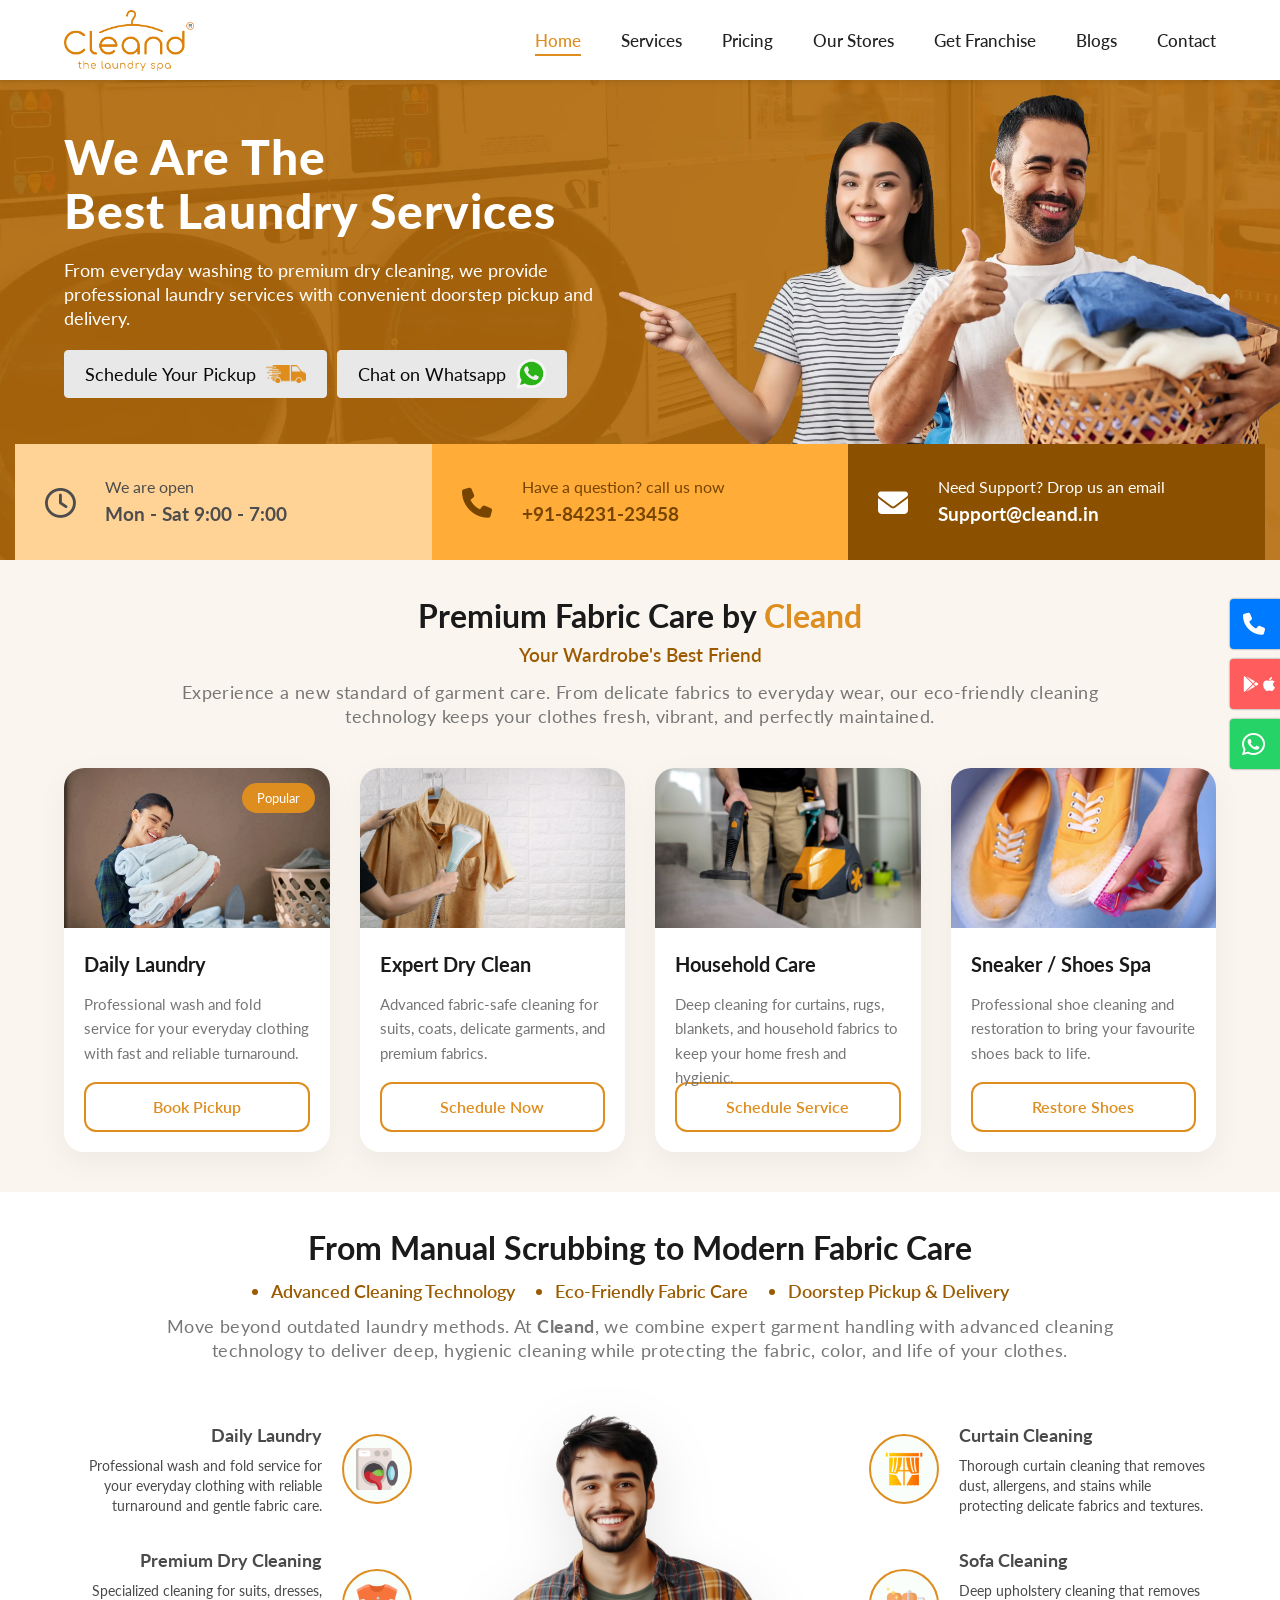
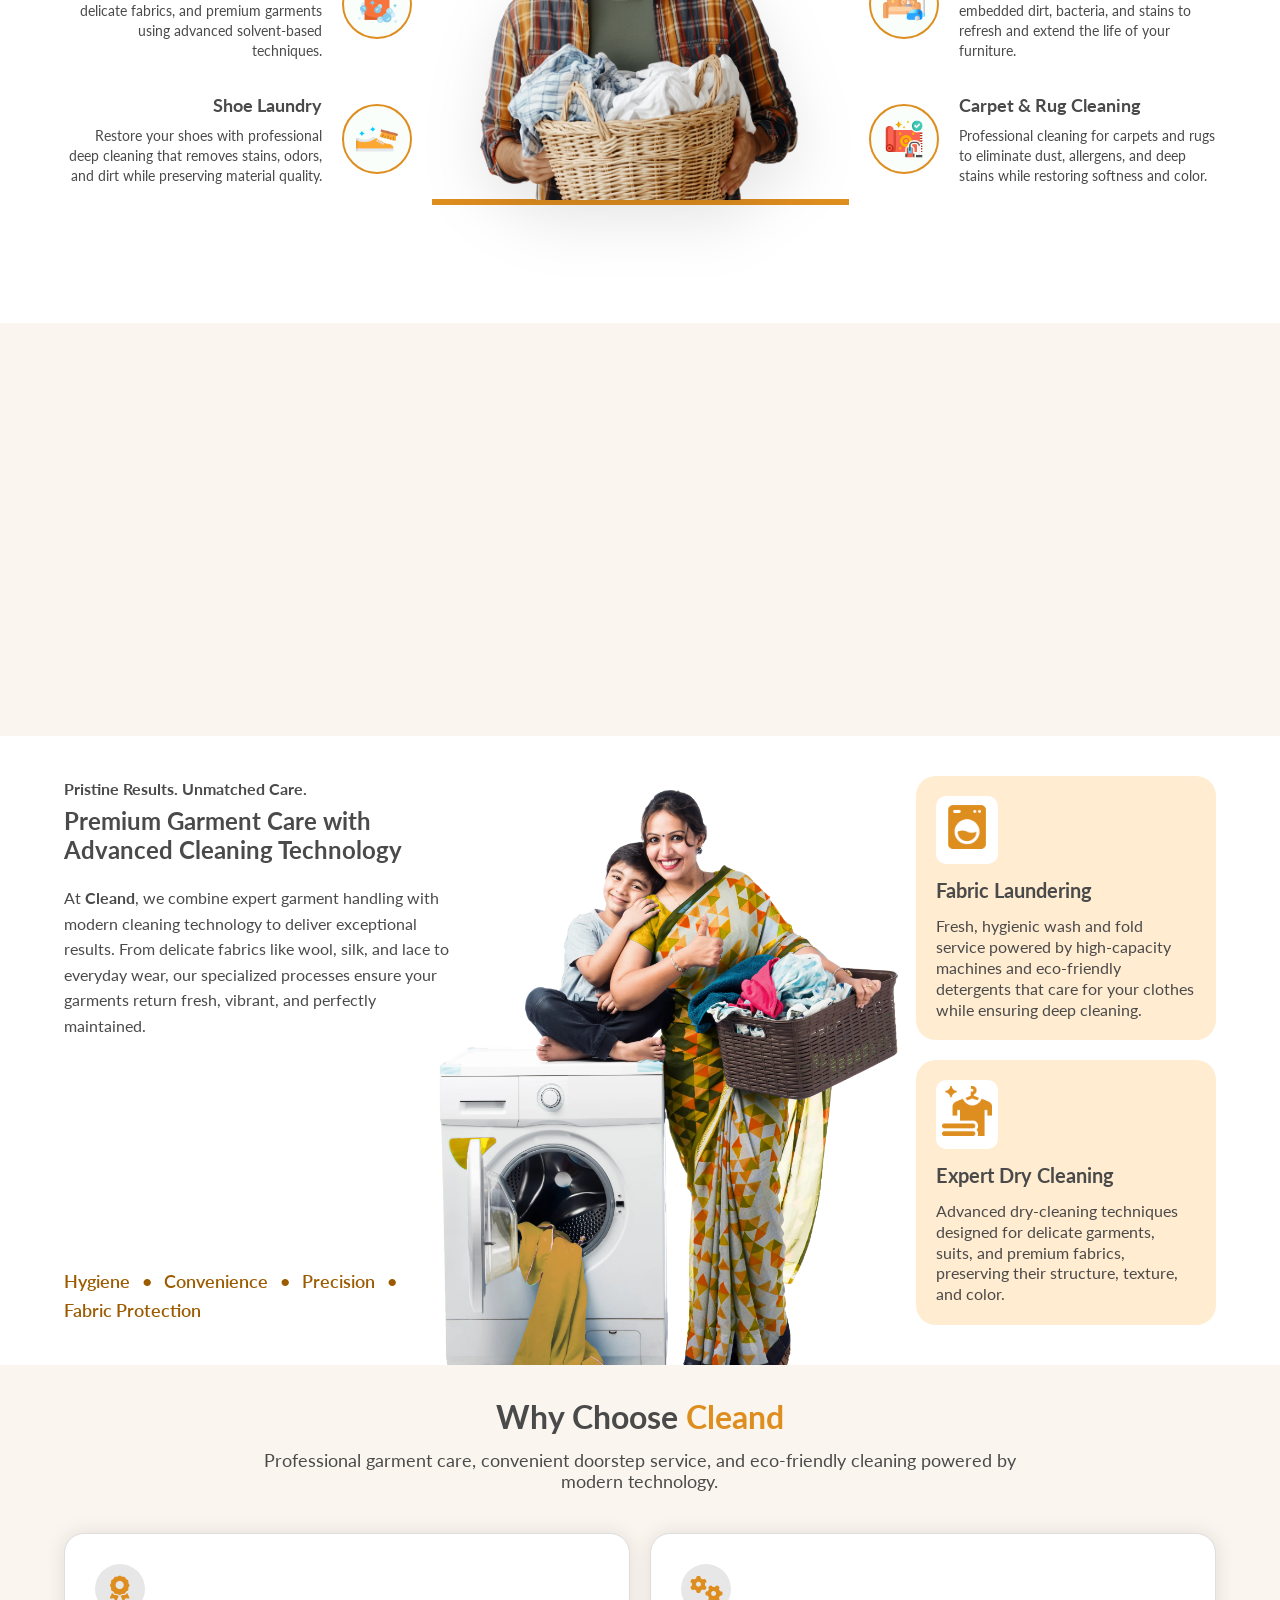
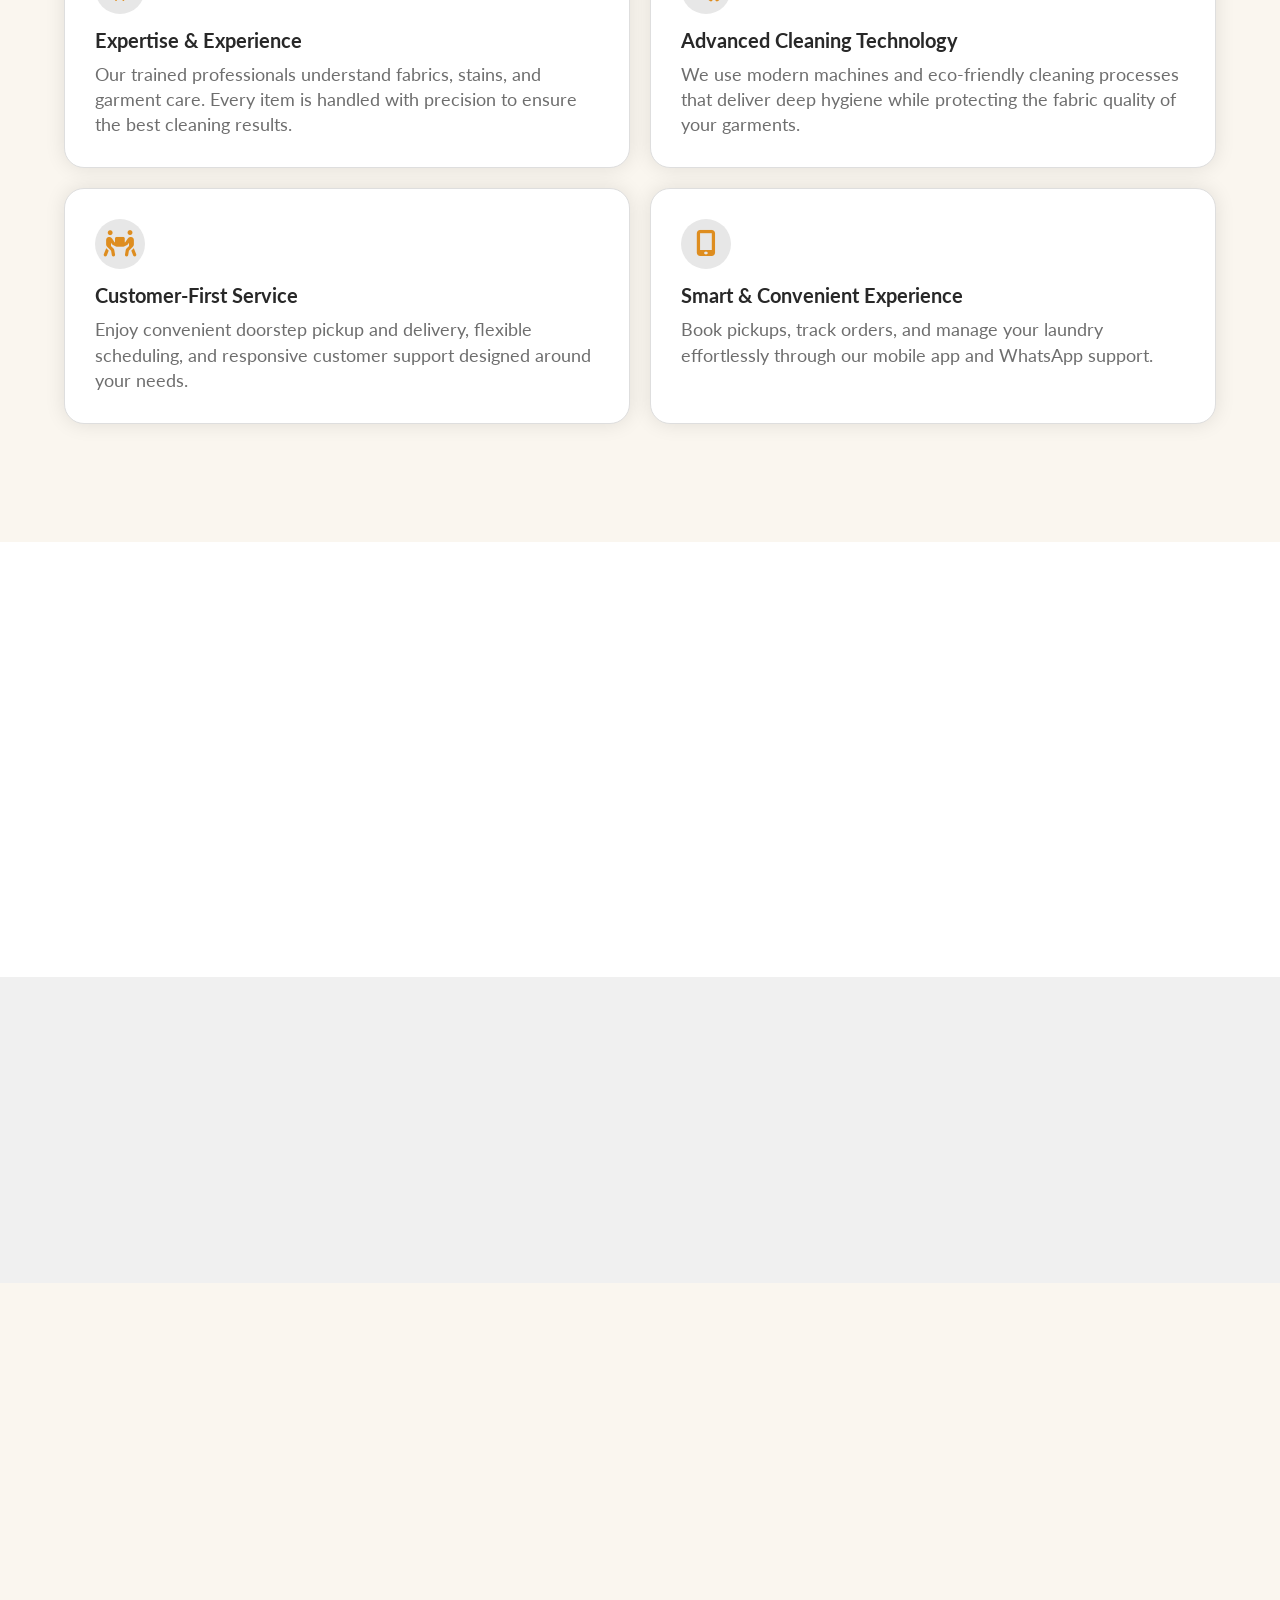
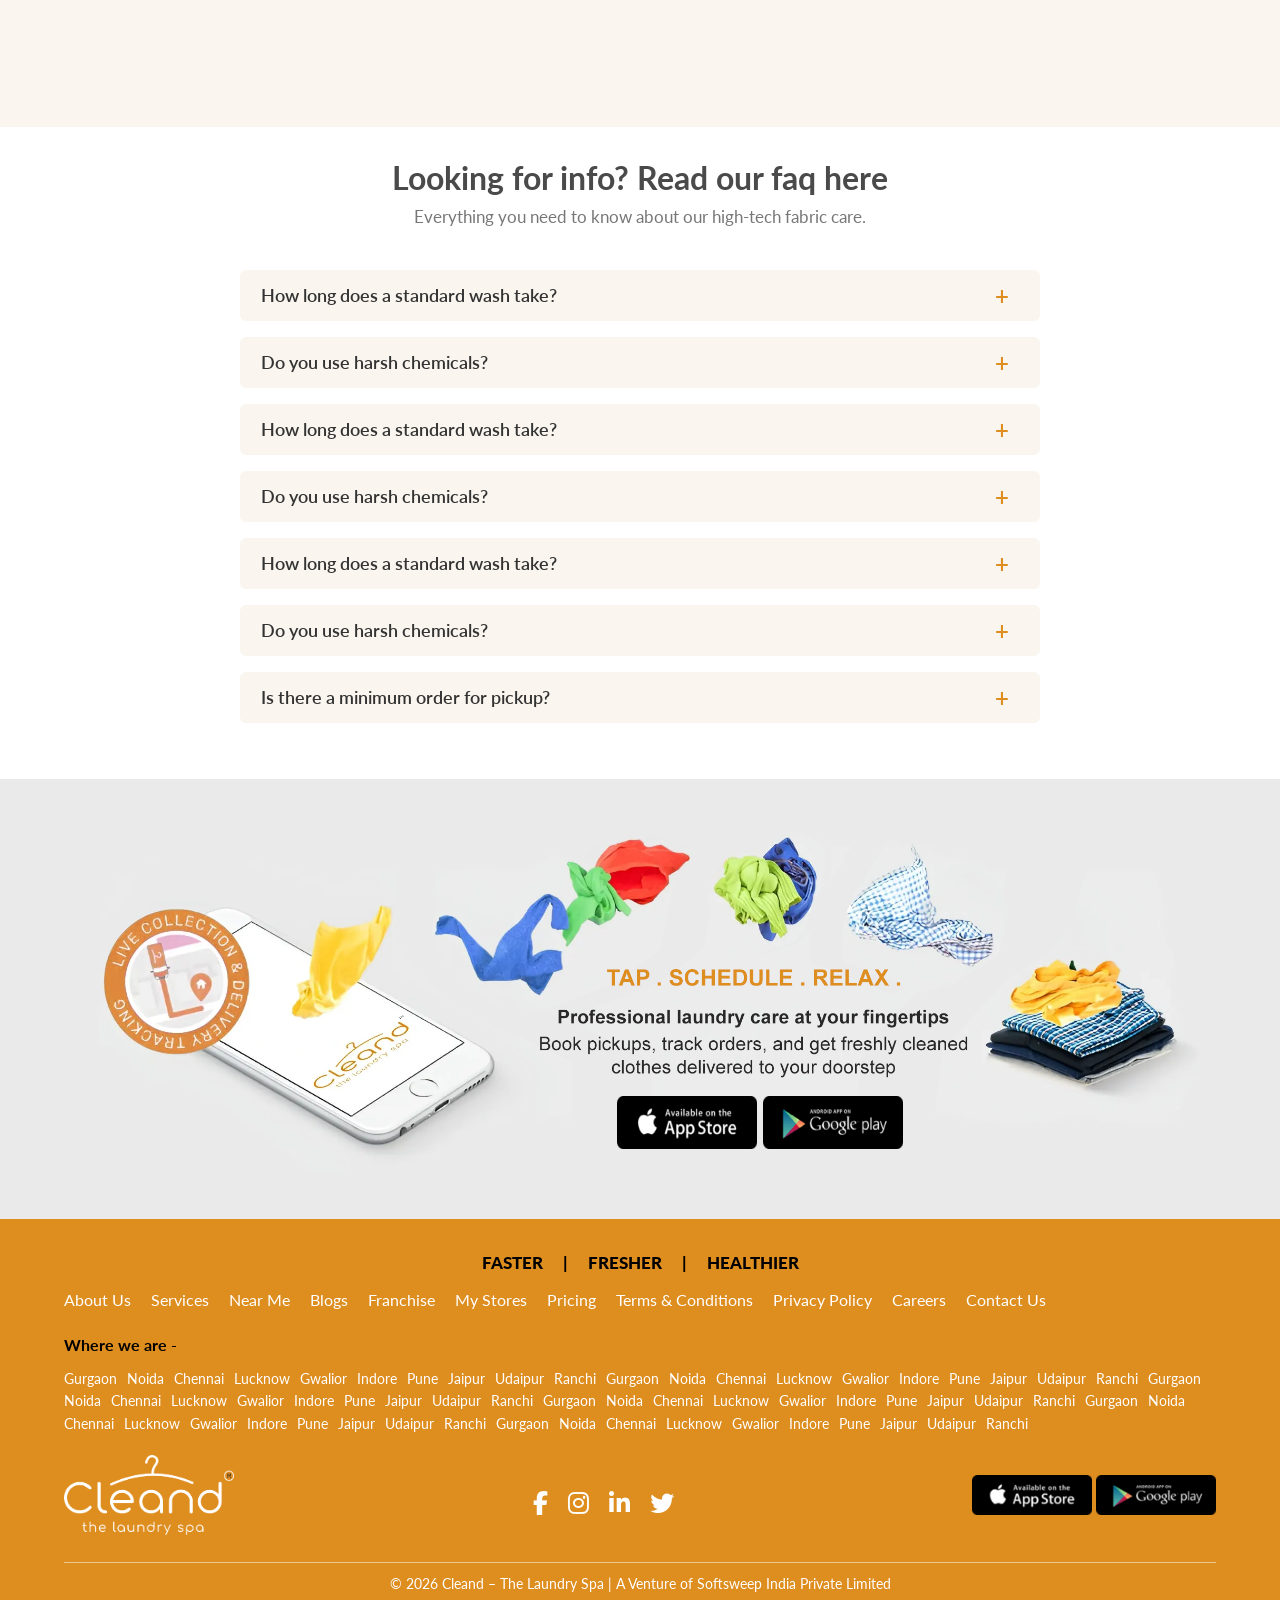
==== commit 90f55f36: "update code" ====
--- a/index.html
+++ b/index.html
@@ -76,7 +76,8 @@
                 <div class="section-container">
                     <div class="hero-content">
                         <h1>We Are The <br>Best Laundry Services</h1>
-                        <p>From everyday washing to premium dry cleaning, we provide professional laundry services with convenient doorstep pickup and delivery.
+                        <p>From everyday washing to premium dry cleaning, we provide professional laundry services with
+                            convenient doorstep pickup and delivery.
                         </p>
                         <div class="hero-btn-container">
                             <button class="pickup-btn btn">Schedule Your Pickup
@@ -93,7 +94,8 @@
                 <div class="section-container">
                     <div class="hero-content">
                         <h1>Building India’s <br>Largest Laundry Network</h1>
-                        <p>Join our rapidly expanding laundry franchise and become part of a trusted brand bringing professional garment care to cities across India.
+                        <p>Join a rapidly expanding laundry franchise trusted for professional garment care. Be part of
+                            a modern brand bringing premium laundry services to cities across India.
                         </p>
                         <div class="hero-btn-container">
                             <button class="pickup-btn btn">Schedule Your Pickup
@@ -110,7 +112,8 @@
                 <div class="section-container">
                     <div class="hero-content">
                         <h1>Premium Care for <br>Your Favorite Clothes</h1>
-                        <p>Our skilled team uses modern equipment and safe cleaning methods to give your garments the care they deserve.
+                        <p>Expert cleaning, advanced machines, and safe eco‑friendly processes ensure your garments look
+                            fresh, feel soft, and last longer.
                         </p>
                         <div class="hero-btn-container">
                             <button class="pickup-btn btn">Schedule Your Pickup
@@ -126,8 +129,9 @@
             <div class="hero-slide" style="background-image: url('/images/hero-4.webp');">
                 <div class="section-container">
                     <div class="hero-content">
-                        <h1>Book Laundry Services <br>With Our Mobile App</h1>
-                        <p>Schedule pickups, track orders, and manage your laundry anytime with our easy-to-use mobile app. Download now and enjoy hassle-free laundry services.
+                        <h1>Book Laundry Services in <br>Seconds with the <br>Cleand App</h1>
+                        <p>Schedule pickups, track orders, and manage your laundry anytime. Experience hassle‑free
+                            garment care with just a few taps.
                         </p>
                         <div class="hero-btn-container">
                             <button class="pickup-btn btn">Schedule Your Pickup
@@ -213,8 +217,8 @@
                     <h2>Premium Fabric Care by <span class="brand">Cleand</span></h2>
                     <h3>Your Wardrobe's Best Friend</h3>
                     <p>
-                        Experience a new standard of cleanliness. From delicate silks to everyday denim,
-                        we use eco-friendly technology to ensure your garments stay vibrant, soft, and impeccably fresh.
+                        Experience a new standard of garment care. From delicate fabrics to everyday wear, our
+                        eco-friendly cleaning technology keeps your clothes fresh, vibrant, and perfectly maintained.
                     </p>
                 </div>
 
@@ -226,7 +230,8 @@
                         </div>
                         <div class="premium-info">
                             <h4>Daily Laundry</h4>
-                            <p>Standard wash & fold for your everyday essentials with 24h turnaround.</p>
+                            <p>Professional wash and fold service for your everyday clothing with fast and reliable
+                                turnaround.</p>
                             <a href="#" class="premium-btn">Book Pickup</a>
                         </div>
                     </div>
@@ -237,7 +242,8 @@
                         </div>
                         <div class="premium-info">
                             <h4>Expert Dry Clean</h4>
-                            <p>Specialized chemical-free cleaning for suits, coats, and luxury evening wear.</p>
+                            <p>Advanced fabric-safe cleaning for suits, coats, delicate garments, and premium fabrics.
+                            </p>
                             <a href="#" class="premium-btn">Schedule Now</a>
                         </div>
                     </div>
@@ -248,8 +254,9 @@
                         </div>
                         <div class="premium-info">
                             <h4>Household Care</h4>
-                            <p>Deep cleaning for curtains, rugs, and bed linens to refresh your sanctuary.</p>
-                            <a href="#" class="premium-btn">Schedule Now</a>
+                            <p>Deep cleaning for curtains, rugs, blankets, and household fabrics to keep your home fresh
+                                and hygienic.</p>
+                            <a href="#" class="premium-btn">Schedule Service</a>
                         </div>
                     </div>
 
@@ -258,8 +265,9 @@
                             <img src="images/premium-4.webp" alt="Shoe Spa">
                         </div>
                         <div class="premium-info">
-                            <h4>Sneaker Spa</h4>
-                            <p>Restore your favorite kicks to box-fresh condition with our detailing service.</p>
+                            <h4>Sneaker / Shoes Spa</h4>
+                            <p>Professional shoe cleaning and restoration to bring your favourite shoes back to life.
+                            </p>
                             <a href="#" class="premium-btn">Restore Shoes</a>
                         </div>
                     </div>
@@ -274,11 +282,15 @@
         <div class="section-container">
             <div class="services-container">
                 <div class="header-content slide-up">
-                    <h2>From Manual Scrubbing to Masterful Machinery</h2>
-                    <p>Move past the era of manual scrubbing and unreliable traditional methods. At
-                        <strong>Cleand</strong>, we've replaced manual labor with state-of-the-art, high-tech smart
-                        systems that treat your wardrobe with surgical precision. Our advanced machinery ensures a deep,
-                        hygienic clean while preserving the delicate fibers of your most cherished garments.
+                    <h2>From Manual Scrubbing to Modern Fabric Care</h2>
+                    <ul class="power-line">
+                        <li>Advanced Cleaning Technology</li>
+                        <li>Eco-Friendly Fabric Care</li>
+                        <li>Doorstep Pickup & Delivery</li>
+                    </ul>
+                    <p>Move beyond outdated laundry methods. At <strong>Cleand</strong>, we combine expert garment
+                        handling with advanced cleaning technology to deliver deep, hygienic cleaning while protecting
+                        the fabric, color, and life of your clothes.
                     </p>
                 </div>
 
@@ -287,7 +299,8 @@
                         <div class="expert-item">
                             <div class="text-block">
                                 <h4>Daily Laundry</h4>
-                                <p>Lorem ipsum dolor sit amet consectetur adipisicing elit. Aliquid.</p>
+                                <p>Professional wash and fold service for your everyday clothing with reliable
+                                    turnaround and gentle fabric care.</p>
                             </div>
                             <div class="icon-circle">
                                 <img src="images/service-1.png" alt="Laundry">
@@ -296,8 +309,9 @@
 
                         <div class="expert-item">
                             <div class="text-block">
-                                <h4>Premium Dry Clean</h4>
-                                <p>Lorem ipsum dolor sit amet consectetur adipisicing elit. Aliquid.</p>
+                                <h4>Premium Dry Cleaning</h4>
+                                <p>Specialized cleaning for suits, dresses, delicate fabrics, and premium garments using
+                                    advanced solvent-based techniques.</p>
                             </div>
                             <div class="icon-circle">
                                 <img src="images/service-2.png" alt="Dry Clean">
@@ -307,7 +321,8 @@
                         <div class="expert-item">
                             <div class="text-block">
                                 <h4>Shoe Laundry</h4>
-                                <p>Lorem ipsum dolor sit amet consectetur adipisicing elit. Aliquid.</p>
+                                <p>Restore your shoes with professional deep cleaning that removes stains, odors, and
+                                    dirt while preserving material quality.</p>
                             </div>
                             <div class="icon-circle">
                                 <img src="images/service-3.png" alt="Curtains">
@@ -317,7 +332,7 @@
 
                     <div class="center-col">
                         <div class="expert-img-wrapper">
-                            <img src="/images/services-mid-2.webp" alt="Cleand Expert" class="main-expert">
+                            <img src="/images/services-mid-3.webp" alt="Cleand Expert" class="main-expert">
                         </div>
                     </div>
 
@@ -328,7 +343,8 @@
                             </div>
                             <div class="text-block">
                                 <h4>Curtain Cleaning</h4>
-                                <p>Lorem ipsum dolor sit amet consectetur adipisicing elit. Aliquid.</p>
+                                <p>Thorough curtain cleaning that removes dust, allergens, and stains while protecting
+                                    delicate fabrics and textures.</p>
                             </div>
                         </div>
 
@@ -338,7 +354,8 @@
                             </div>
                             <div class="text-block">
                                 <h4>Sofa Cleaning</h4>
-                                <p>Lorem ipsum dolor sit amet consectetur adipisicing elit. Aliquid.</p>
+                                <p>Deep upholstery cleaning that removes embedded dirt, bacteria, and stains to refresh
+                                    and extend the life of your furniture.</p>
                             </div>
                         </div>
 
@@ -347,8 +364,9 @@
                                 <img src="images/service-6.png" alt="Express">
                             </div>
                             <div class="text-block">
-                                <h4>Carpet/Rug Cleaning</h4>
-                                <p>Lorem ipsum dolor sit amet consectetur adipisicing elit. Aliquid.</p>
+                                <h4>Carpet & Rug Cleaning</h4>
+                                <p>Professional cleaning for carpets and rugs to eliminate dust, allergens, and deep
+                                    stains while restoring softness and color.</p>
                             </div>
                         </div>
                     </div>
@@ -372,14 +390,21 @@
         <div class="section-container slide-up">
             <div class="step-full-container">
                 <h1>How We Works : In 4 Easy Steps</h1>
-                <p class="step-description">From scheduling a pickup to receiving freshly cleaned clothes at your doorstep, we make laundry quick, easy, and stress-free. Just follow these four simple steps and let us take care of the rest.</p>
+                <ul class="power-line">
+                    <li>Doorstep Pickup</li>
+                    <li>Professional Cleaning</li>
+                    <li>Hygienic Packaging</li>
+                    <li>Fast Delivery</li>
+                </ul>
+                <p class="step-description">From scheduling a pickup to receiving freshly cleaned laundry at your
+                    doorstep, Cleand makes laundry simple, convenient, and stress-free.</p>
                 <div class="step-container slide-up">
                     <div class="step-card">
                         <div class="card-icon">
                             <img src="images/step-1.png" alt="Basket icon">
                         </div>
                         <p class="step-text">Step 1</p>
-                        <h3 class="step-heading"><span>Bag up</span> all your dirty clothes</h3>
+                        <h3 class="step-heading"><span>Bag</span> Your Laundry</h3>
                     </div>
                     <div class="step-arrow-box">
                         <img src="images/step-arrow-top-curve.png" alt="">
@@ -389,7 +414,7 @@
                             <img src="images/step-2.png" alt="Basket icon">
                         </div>
                         <p class="step-text">Step 2</p>
-                        <h3 class="step-heading">We <span>Pick up</span> your clothes</h3>
+                        <h3 class="step-heading">We <span>Pick Up</span></h3>
                     </div>
                     <div class="step-arrow-box">
                         <img src="images/step-arrow-bottom-curve.png" alt="">
@@ -399,7 +424,7 @@
                             <img src="images/step-3.png" alt="Basket icon">
                         </div>
                         <p class="step-text">Step 3</p>
-                        <h3 class="step-heading">We <span>Clean</span> your clothes</h3>
+                        <h3 class="step-heading">Expert <span>Cleaning</span></h3>
                     </div>
                     <div class="step-arrow-box">
                         <img src="images/step-arrow-top-curve.png" alt="">
@@ -409,7 +434,7 @@
                             <img src="images/step-4.png" alt="Basket icon">
                         </div>
                         <p class="step-text">Step 4</p>
-                        <h3 class="step-heading">We <span>Deliver</span> clean, folded clothes</h3>
+                        <h3 class="step-heading">Fresh <span>Delivery</span></h3>
                     </div>
                 </div>
 
@@ -423,14 +448,15 @@
             <div class="near-container">
                 <div class="near-left">
                     <div class="near-left-top">
-                        <h4>Pristine Results. Unbeatable Value.</h4>
-                        <h1>Elite Garment Care & Advanced Cleaning Solutions</h1>
-                        <p>Our facilities use specialized techniques for leather, wool, and intricate lace, ensuring
-                            that even your most precious items return to you in showroom condition. Experience the
-                            perfect blend of traditional care and modern technology.</p>
+                        <h4>Pristine Results. Unmatched Care.</h4>
+                        <h1>Premium Garment Care with Advanced Cleaning Technology</h1>
+                        <p>At <strong>Cleand</strong>, we combine expert garment handling with modern cleaning
+                            technology to deliver exceptional results. From delicate fabrics like wool, silk, and lace
+                            to everyday wear, our specialized processes ensure your garments return fresh, vibrant, and
+                            perfectly maintained.</p>
                     </div>
                     <div class="near-left-bottom">
-                        Hygiene &nbsp; • &nbsp; Convenience &nbsp; • &nbsp; Precision &nbsp; • &nbsp; Longevity
+                        Hygiene &nbsp; • &nbsp; Convenience &nbsp; • &nbsp; Precision &nbsp; • &nbsp; Fabric Protection
                     </div>
                 </div>
                 <div class="near-right">
@@ -439,16 +465,16 @@
                             <img src="images/near-icon-1.png" alt="">
                         </div>
                         <h2>Fabric Laundering</h2>
-                        <p>Crisp, fresh, and perfectly pressed. Our high-capacity systems handle your weekly loads with
-                            eco-friendly efficiency.</p>
+                        <p>Fresh, hygienic wash and fold service powered by high-capacity machines and eco-friendly
+                            detergents that care for your clothes while ensuring deep cleaning.</p>
                     </div>
                     <div class="near-right-card">
                         <div class="near-right-img">
                             <img src="images/near-icon-2.png" alt="">
                         </div>
-                        <h2>Master Dry Cleaning</h2>
-                        <p>Beyond a simple wash. We use gentle and evening wear without damaging the structural
-                            integrity of the garment.</p>
+                        <h2>Expert Dry Cleaning</h2>
+                        <p>Advanced dry-cleaning techniques designed for delicate garments, suits, and premium fabrics,
+                            preserving their structure, texture, and color.</p>
                     </div>
                 </div>
             </div>
@@ -459,39 +485,42 @@
     <section class="choose-section" style="background: #faf6ef;">
         <div class="section-container slide-up">
             <h2>Why Choose <span>Cleand</span></h2>
-            <p>Cleand offers expert care, convenient pickup and delivery, and eco-friendly cleaning solutions using
-                advanced techniques.</p>
+            <p>Professional garment care, convenient doorstep service, and eco-friendly cleaning powered by modern
+                technology.</p>
 
             <div class="Choose-container slide-up">
                 <div class="choose-card">
                     <div class="choose-icon">
                         <i class="fa-solid fa-award"></i>
                     </div>
-                    <h3>Expertise and Experience</h3>
-                    <p>Our seasoned professionals guarantee top-notch quality and reliability in every service.</p>
+                    <h3>Expertise & Experience</h3>
+                    <p>Our trained professionals understand fabrics, stains, and garment care. Every item is handled
+                        with precision to ensure the best cleaning results.</p>
                 </div>
                 <div class="choose-card">
                     <div class="choose-icon">
-                        <i class="fa-solid fa-users-gear"></i>
-                    </div>
-                    <h3>Advanced Technology</h3>
-                    <p>Incorporating cutting-edge machinery and eco-friendly processes, we prioritize quality and
-                        sustainability.</p>
+                        <i class="fa-solid fa-gears"></i>
+                    </div>
+                    <h3>Advanced Cleaning Technology</h3>
+                    <p>We use modern machines and eco-friendly cleaning processes that deliver deep hygiene while
+                        protecting the fabric quality of your garments.</p>
                 </div>
                 <div class="choose-card">
                     <div class="choose-icon">
                         <i class="fa-solid fa-people-carry-box"></i>
                     </div>
-                    <h3>Customer-Centric Approach</h3>
-                    <p>Personalized services, convenient pickup and delivery options, and responsive customer support.
+                    <h3>Customer-First Service</h3>
+                    <p>Enjoy convenient doorstep pickup and delivery, flexible scheduling, and responsive customer
+                        support designed around your needs.
                     </p>
                 </div>
                 <div class="choose-card">
                     <div class="choose-icon">
-                        <i class="fa-brands fa-padlet"></i>
-                    </div>
-                    <h3>Innovative Solutions</h3>
-                    <p>Our mobile app makes scheduling, tracking, and payments easy and convenient.</p>
+                        <i class="fa-solid fa-mobile-screen-button"></i>
+                    </div>
+                    <h3>Smart & Convenient Experience</h3>
+                    <p>Book pickups, track orders, and manage your laundry effortlessly through our mobile app and
+                        WhatsApp support.</p>
                 </div>
             </div>
 
@@ -511,7 +540,8 @@
     <div class="stats-wrapper">
         <div class="section-container slide-up">
             <h2 class="section-title">India's Most <span class="highlight">Profitable</span> Laundry Chain</h2>
-            <p class="section-subtitle">Join India's most profitable laundry chain and start your own successful business with our trusted brand, modern systems, and complete franchise support.</p>
+            <p class="section-subtitle">Join one of India’s fastest-growing laundry franchise networks and build a
+                successful business with a trusted brand, proven systems, and complete operational support.</p>
 
             <div class="stats-grid slide-up">
                 <div class="stat-card">
@@ -519,24 +549,28 @@
                         <span class="counter" data-target="60">0</span><span class="suffix">+</span>
                     </div>
                     <div class="stat-label">Cities</div>
+                    <p>Expanding presence across major cities in India.</p>
                 </div>
                 <div class="stat-card">
                     <div class="counter-box">
                         <span class="counter" data-target="150">0</span><span class="suffix">+</span>
                     </div>
                     <div class="stat-label">Stores</div>
+                    <p>A rapidly growing network of successful Cleand outlets.</p>
                 </div>
                 <div class="stat-card">
                     <div class="counter-box">
                         <span class="counter" data-target="5.1">0</span><span class="suffix">L</span>
                     </div>
                     <div class="stat-label">Orders</div>
+                    <p>Thousands of customers trust Cleand for professional garment care.</p>
                 </div>
                 <div class="stat-card">
                     <div class="counter-box">
                         <span class="counter" data-target="45.8">0</span><span class="suffix">L</span>
                     </div>
-                    <div class="stat-label">Garments</div>
+                    <div class="stat-label">Garments Cleaned</div>
+                    <p>Millions of garments professionally cleaned and delivered.</p>
                 </div>
             </div>
         </div>
@@ -546,29 +580,20 @@
     <div style="background: #f0f0f0;">
         <section class="section-container">
             <div class="profitable-content slide-up">
-                <h1>Discover India’s Prime Laundry Franchise: <span style="color: #de8d1f;">A High-Profit</span></h1>
-                <p>As the landscape of <span style="color: #de8d1f;">laundry services in India</span> experiences
-                    significant growth, choosing a business model that prioritizes strong financial returns is essential
-                    for
-                    long-term success. Our proven franchise approach ensures robust profit margins by streamlining
-                    operational efficiency, optimizing supply chains, and leveraging economies of scale. By combining
-                    advanced technologies with highly effective processes, we help franchise owners lower overhead costs
-                    while maximizing service output, making this one of the most profitable opportunities in the sector.
-                    Join our network and capitalize on this high-yield business model that focuses on sustainable
-                    revenue
-                    generation.</p>
-                <p>Investing in a franchise is about more than just starting a business—it’s about capitalizing on a
-                    formula
-                    that guarantees a competitive edge. <span style="color: #de8d1f;">Our laundry franchise</span>
-                    offers a
-                    turnkey solution designed to generate quick returns and ensure long-term profitability in a thriving
-                    market. We provide comprehensive training, site selection assistance, and extensive marketing
-                    support,
-                    all structured to drive high customer volume and consistent repeat business. With an emphasis on
-                    lean
-                    management and cost control, our franchisees are equipped to outperform competitors and establish a
-                    dominant market presence, making this one of the most rewarding investment avenues in India today.
+                <!-- <h1>Discover India’s Prime Laundry Franchise: <span style="color: #de8d1f;">A High-Profit</span></h1> -->
+                <!-- <span style="color: #de8d1f;"></span> -->
+                <h1>India’s Leading Laundry Franchise Opportunity</h1>
+                <p>The laundry and dry-cleaning industry in India is rapidly evolving, creating significant
+                    opportunities for organized brands. Cleand offers a proven franchise model designed to deliver
+                    strong profitability and sustainable growth.
+                    With advanced cleaning technology, streamlined operations, and centralized brand marketing, Cleand
+                    franchise partners benefit from lower operational complexity and higher service efficiency.
                 </p>
+                <p>Our franchise system provides complete support including site selection, training, marketing
+                    assistance, operational guidance, and technology integration — helping entrepreneurs build a
+                    scalable and profitable laundry business.</p>
+                <p>Join the Cleand network and become part of a fast-growing brand transforming garment care across
+                    India.</p>
             </div>
         </section>
     </div>
@@ -578,7 +603,8 @@
         <div class="section-container slide-up">
             <div class="testimonial-container">
                 <h2 class="section-title">What Our Customers Say</h2>
-                <p class="testimonial-description">Our customers love the freshness, care, and convenience we bring to their laundry. Read their experiences and discover why they trust us.</p>
+                <p class="testimonial-description">Our customers love the freshness, care, and convenience we bring to
+                    their laundry. Read their experiences and discover why they trust us.</p>
 
                 <button class="nav-btn prev" id="prevBtn">&#10094;</button>
                 <button class="nav-btn next" id="nextBtn">&#10095;</button>
@@ -719,7 +745,7 @@
     <section style="background: #EAEAEA;">
         <div class="section-container slide-up">
             <div class="download-section">
-                <img src="images/download-section.webp" alt="">
+                <img src="images/download-section-2.webp" alt="">
                 <div class="download-content">
                     <a href="https://apps.apple.com/in/app/cleand-the-laundry-spa/id6444508188" target="_blank"><img
                             src="images/appstore.png" alt=""></a>
@@ -924,14 +950,26 @@
     <script>
         const mobileBtn = document.querySelector('.mobile-nav-toggle');
         const navMenu = document.querySelector('.navmenu');
-
+        const navLinks = document.querySelectorAll('.navmenu a');
+
+        // --- Active Link Logic ---
+        const currentUrl = window.location.href;
+
+        navLinks.forEach(link => {
+            // Check if the link's href matches the current URL
+            if (link.href === currentUrl) {
+                link.classList.add('active');
+            }
+        });
+
+        // --- Mobile Toggle Logic ---
         mobileBtn.addEventListener('click', () => {
             mobileBtn.classList.toggle('active');
             navMenu.classList.toggle('open');
         });
 
         // Close menu when a link is clicked
-        document.querySelectorAll('.navmenu a').forEach(link => {
+        navLinks.forEach(link => {
             link.addEventListener('click', () => {
                 mobileBtn.classList.remove('active');
                 navMenu.classList.remove('open');
--- a/style.css
+++ b/style.css
@@ -33,7 +33,7 @@
 
 .header-content {
     text-align: center;
-    max-width: 800px;
+    max-width: 1000px;
     margin: 0 auto 40px;
 }
 
@@ -351,6 +351,15 @@
 }
 
 .navmenu ul li a:hover::after {
+    width: 100%;
+}
+
+/* Active Link State */
+.navmenu ul li a.active {
+    color: var(--primary-color);
+}
+
+.navmenu ul li a.active::after {
     width: 100%;
 }
 
@@ -698,10 +707,21 @@
 
 
 
-
-
-
-
+.power-line {
+    display: flex;
+    justify-content: center;
+    align-items: center;
+    flex-wrap: wrap;
+    gap: 40px;
+    row-gap: 0px;
+    margin-top: 4px;
+}
+
+.power-line li {
+    font-size: 18px;
+    font-weight: 600;
+    color: #9c5b00;
+}
 
 .expert-services {
     padding: 30px 0 0px;
@@ -724,7 +744,7 @@
     flex: 1;
     display: flex;
     flex-direction: column;
-    gap: 80px;
+    gap: 30px;
 }
 
 .expert-item {
@@ -897,12 +917,12 @@
 
 
 .near-container {
-    background: url('images/near-me-2.webp');
+    background: url('images/near-me-4.webp');
     background-size: cover;
     background-position: center;
     background-position: 54%;
-    background-position-y: 98%;
-    background-size: 500px;
+    background-position-y: 140%;
+    background-size: 460px;
     background-repeat: no-repeat;
     display: flex;
     justify-content: space-between;
@@ -1022,8 +1042,8 @@
 .choose-icon {
     background: #e7e7e7;
     width: fit-content;
-    width: 60px;
-    height: 60px;
+    width: 50px;
+    height: 50px;
     display: flex;
     align-items: center;
     justify-content: center;
@@ -1032,7 +1052,7 @@
 
 .choose-icon i {
     color: #de8d1f;
-    font-size: 34px;
+    font-size: 26px;
 }
 
 .choose-card h3 {
@@ -1042,9 +1062,11 @@
 }
 
 .choose-card p {
-    margin-top: 10px;
+    margin-top: 6px;
     text-align: left;
     width: 100%;
+    line-height: 1.4;
+    opacity: 0.8;
 }
 
 
@@ -1099,7 +1121,7 @@
 
 .stat-card {
     background: #fff6e6;
-    padding: 30px 20px;
+    padding: 20px 4px;
     border-radius: 20px;
     text-align: center;
     transition: transform 0.3s ease;
@@ -1134,17 +1156,24 @@
     color: #888;
 }
 
-
-
-
-
-
-
-
-
-
-
-
+.stat-card p {
+    line-height: 1.3;
+    font-size: 17px;
+    opacity: 0.7;
+    margin-top: 12px;
+}
+
+
+
+
+
+
+
+
+
+
+
+/* 
 .pricing-plans {
     padding: 30px 0 0px;
 }
@@ -1304,7 +1333,7 @@
 
 .pricing-plans .btn-container {
     margin-top: 80px;
-}
+} */
 
 
 
@@ -1326,12 +1355,15 @@
 
 .profitable-content h1 {
     font-size: 2rem;
+    margin-bottom: 10px;
 }
 
 .profitable-content p {
-    font-size: 1rem;
-    margin-top: 10px;
+    font-size: 1.1rem;
     font-size: 17px;
+    max-width: 1100px;
+    margin: auto;
+    margin-bottom: 4px;
 }
 
 
@@ -1574,15 +1606,15 @@
 
 .download-content {
     position: absolute;
-    bottom: 18%;
-    left: 47%;
+    bottom: 16%;
+    left: 605px;
     display: flex;
     justify-content: center;
     gap: 6px;
 }
 
 .download-content img {
-    width: 160px;
+    width: 140px;
 }
 
 
--- a/responsive.css
+++ b/responsive.css
@@ -1,8 +1,31 @@
+@media (max-width: 1400px) {
+    .download-content {
+        bottom: 16%;
+        left: 48%;
+    }
+    
+    .download-content a {
+        width: 140px;
+    }
+    
+}
+
+
+
 @media (max-width: 1250px) {
     .hero-content {
         width: 60%;
         margin-top: 40px;
     }
+
+
+
+
+    .download-content {
+        left: 46%;
+    }
+
+
 }
 
 
@@ -49,6 +72,15 @@
         height: 240px;
     }
 
+
+    
+    .download-content a {
+        width: 120px;
+    }
+
+    .download-content img {
+        width: 100%;
+    }
 
 
 }
@@ -71,12 +103,14 @@
     }
 
 
+
+
     .download-content {
-        bottom: 18%;
-        left: 45%;
-    }
-
-    .download-content img {
+        bottom: 16%;
+        left: 46%;
+    }
+    
+    .download-content a {
         width: 100px;
     }
 
@@ -85,9 +119,11 @@
     .near-container {
         background: #ffffff;
     }
+
     .near-left {
         width: 48%;
     }
+
     .near-right {
         width: 48%;
     }
@@ -388,18 +424,18 @@
 
 
     .download-section {
-        padding: 40px 0px 80px;
+        padding: 20px 0px 10px;
     }
 
     .download-content {
-        bottom: 10%;
-        left: 50%;
-        flex-direction: column;
-        gap: 0;
-    }
-
-    .download-content img {
-        width: 120px;
+        bottom: 9%;
+        left: 46%;
+        /* flex-direction: column; */
+        /* gap: 0; */
+    }
+
+    .download-content a {
+        width: 80px;
     }
 
 
@@ -413,10 +449,12 @@
         flex-direction: column;
         gap: 30px;
     }
-     .near-left {
+
+    .near-left {
         width: 100%;
         text-align: center;
     }
+
     .near-right {
         width: 100%;
     }
@@ -517,9 +555,15 @@
 
 
 
+
+
     .download-content {
-        bottom: 6%;
+        bottom: 10%;
         left: 46%;
+    }
+
+    .download-content a {
+        width: 60px;
     }
 
 
@@ -549,14 +593,18 @@
 
 
 
+
+
+
+    .download-section {
+        padding: 20px 0px 20px;
+    }
+
     .download-content {
-        bottom: 6%;
-        left: 46%;
-    }
-
-    .download-content img {
-        width: 100px;
-    }
+        bottom: 10%;
+        left: 40%;
+    }
+
 
 
 
@@ -570,4 +618,28 @@
 
 
 
-}+}
+
+
+
+
+
+
+
+@media (max-width: 300px) {
+
+    .download-section {
+        padding: 20px 0px 10px;
+    }
+
+    .download-content {
+        bottom: 10%;
+        left: 38%;
+    }
+
+    .download-content a {
+        width: 50px;
+        height: 20px;
+    }
+
+}
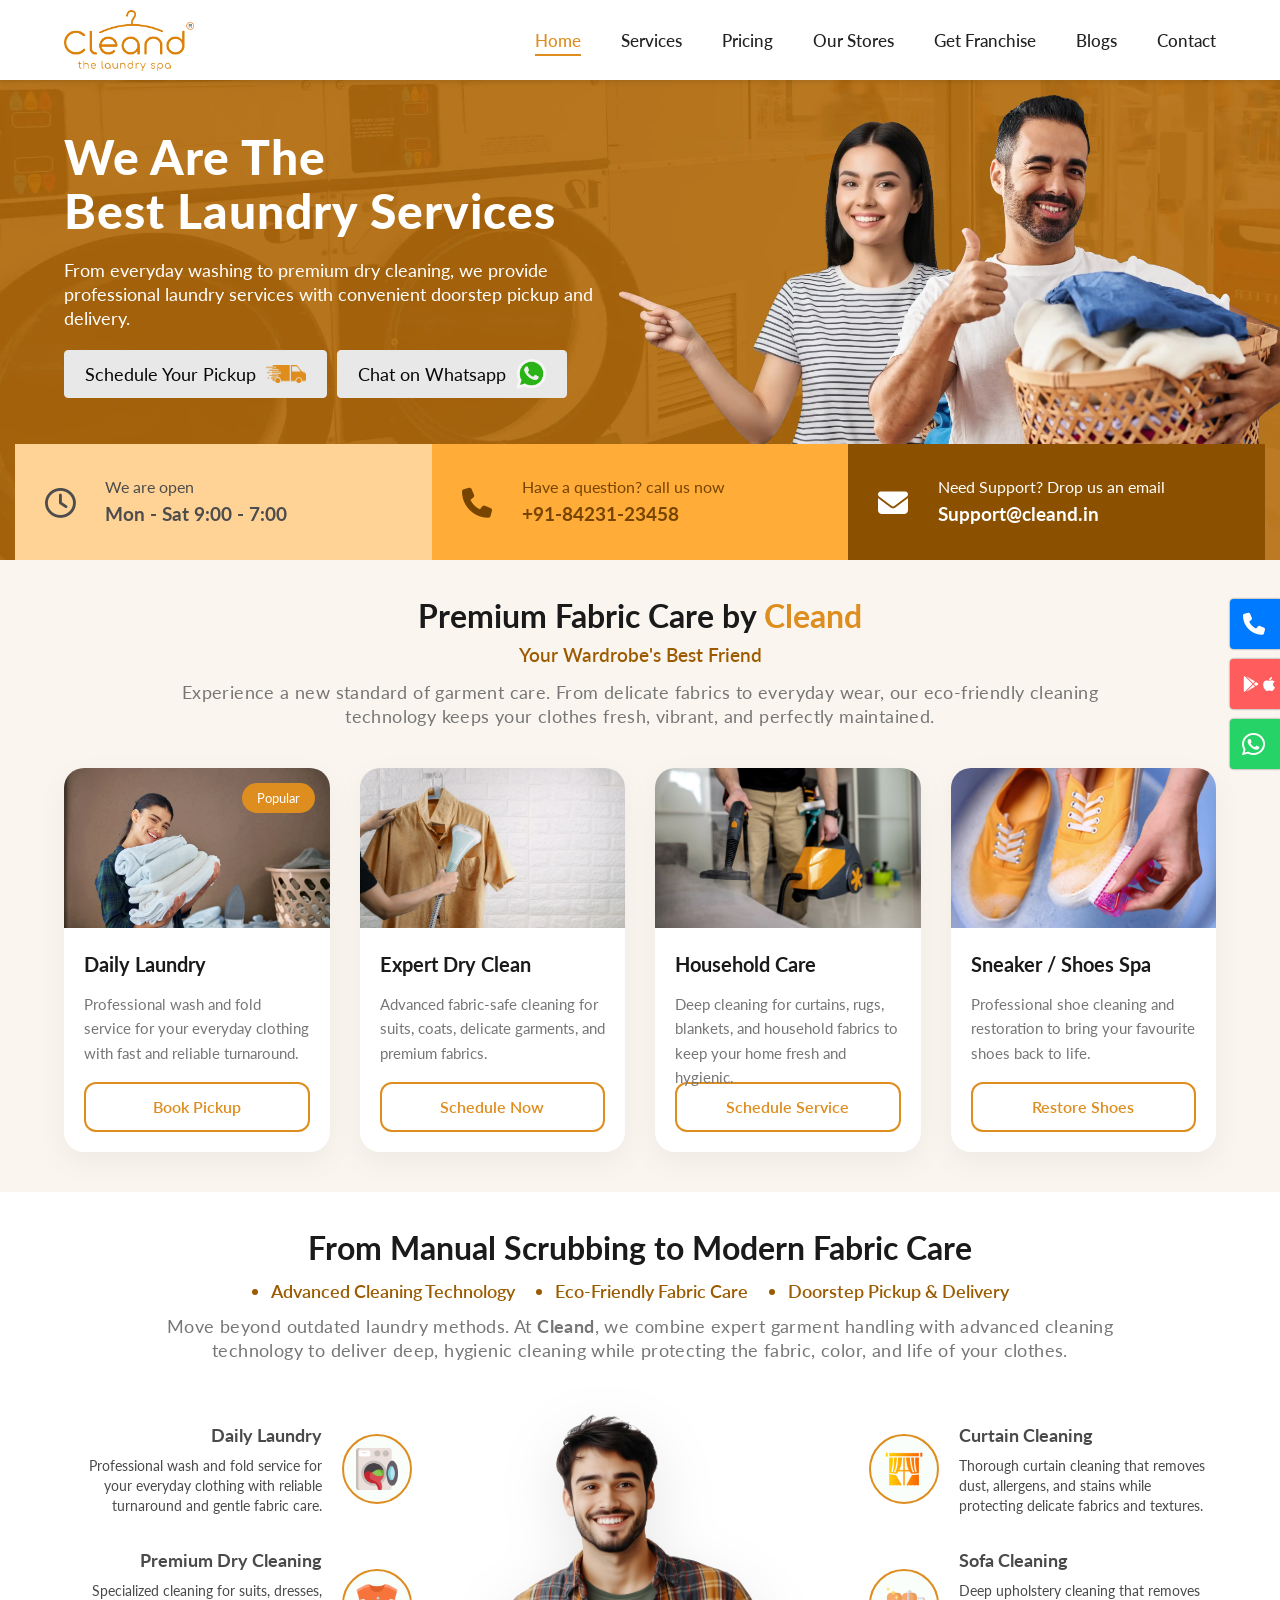
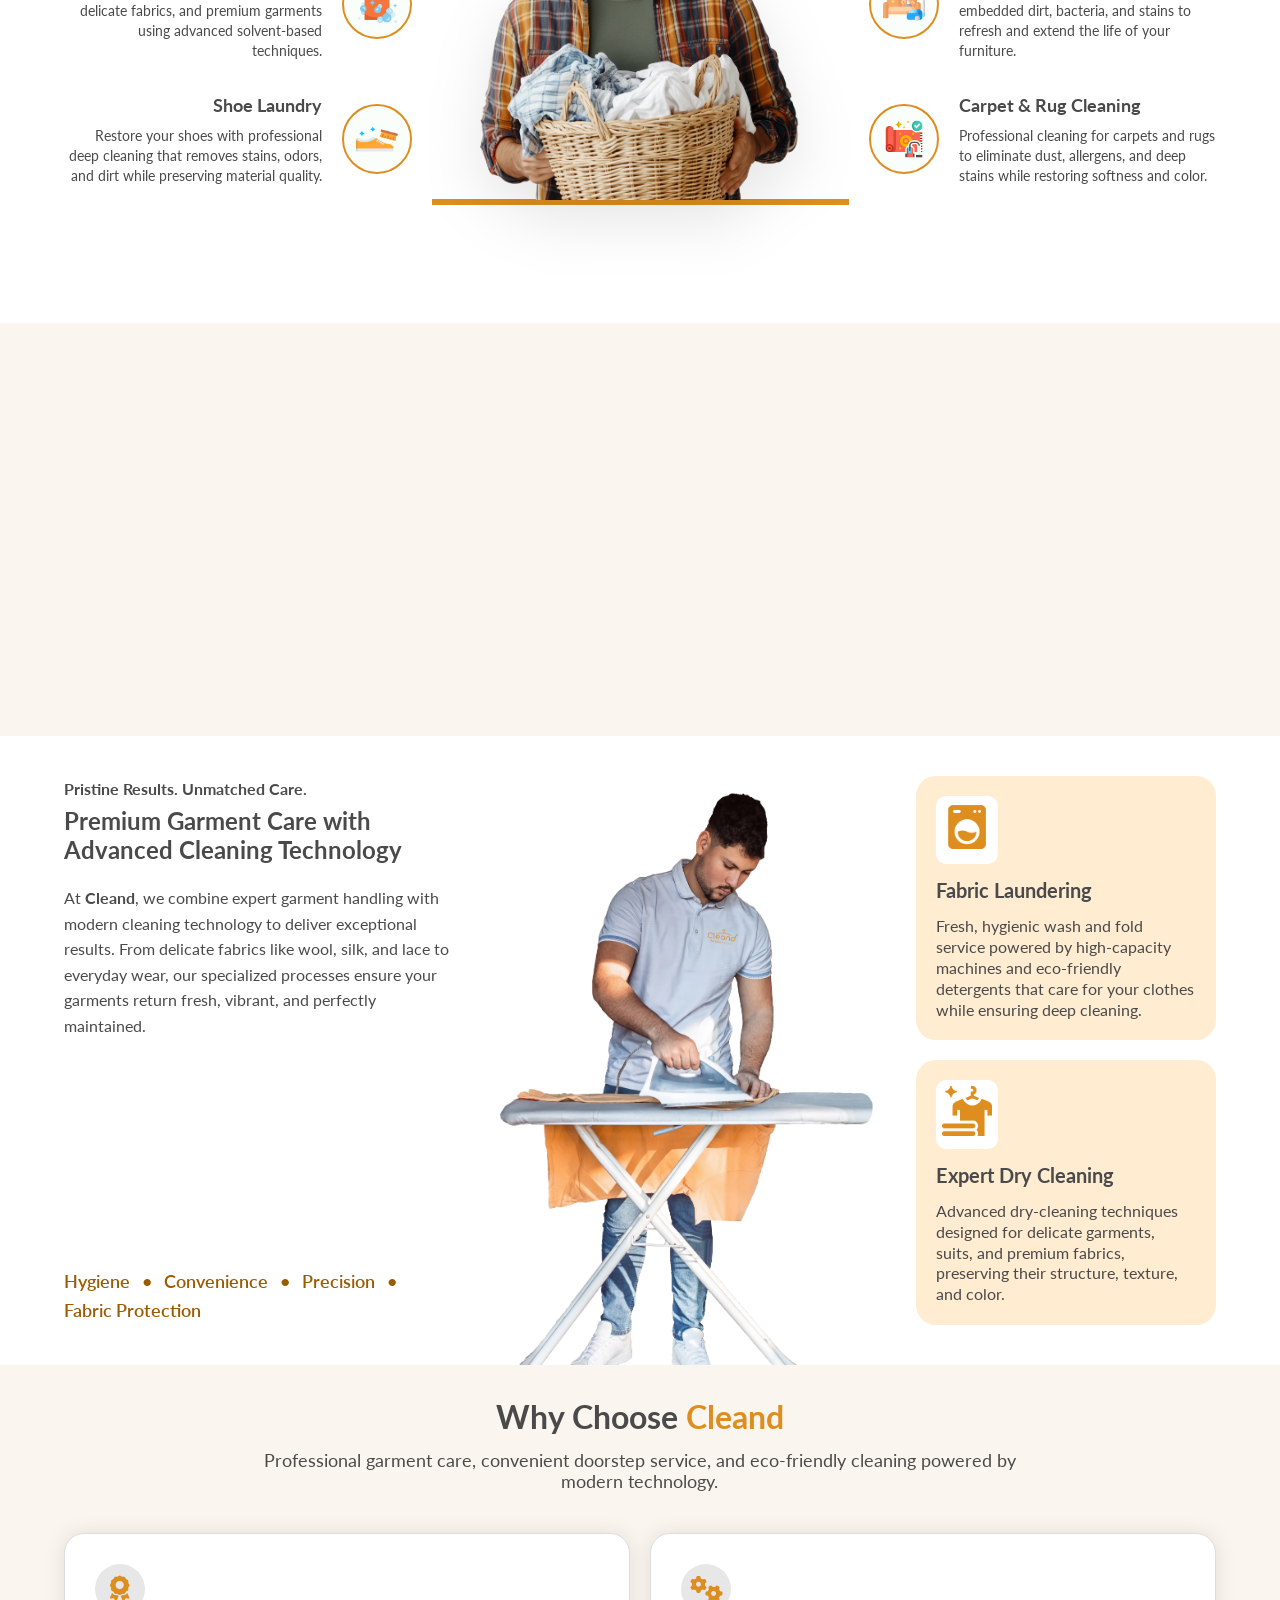
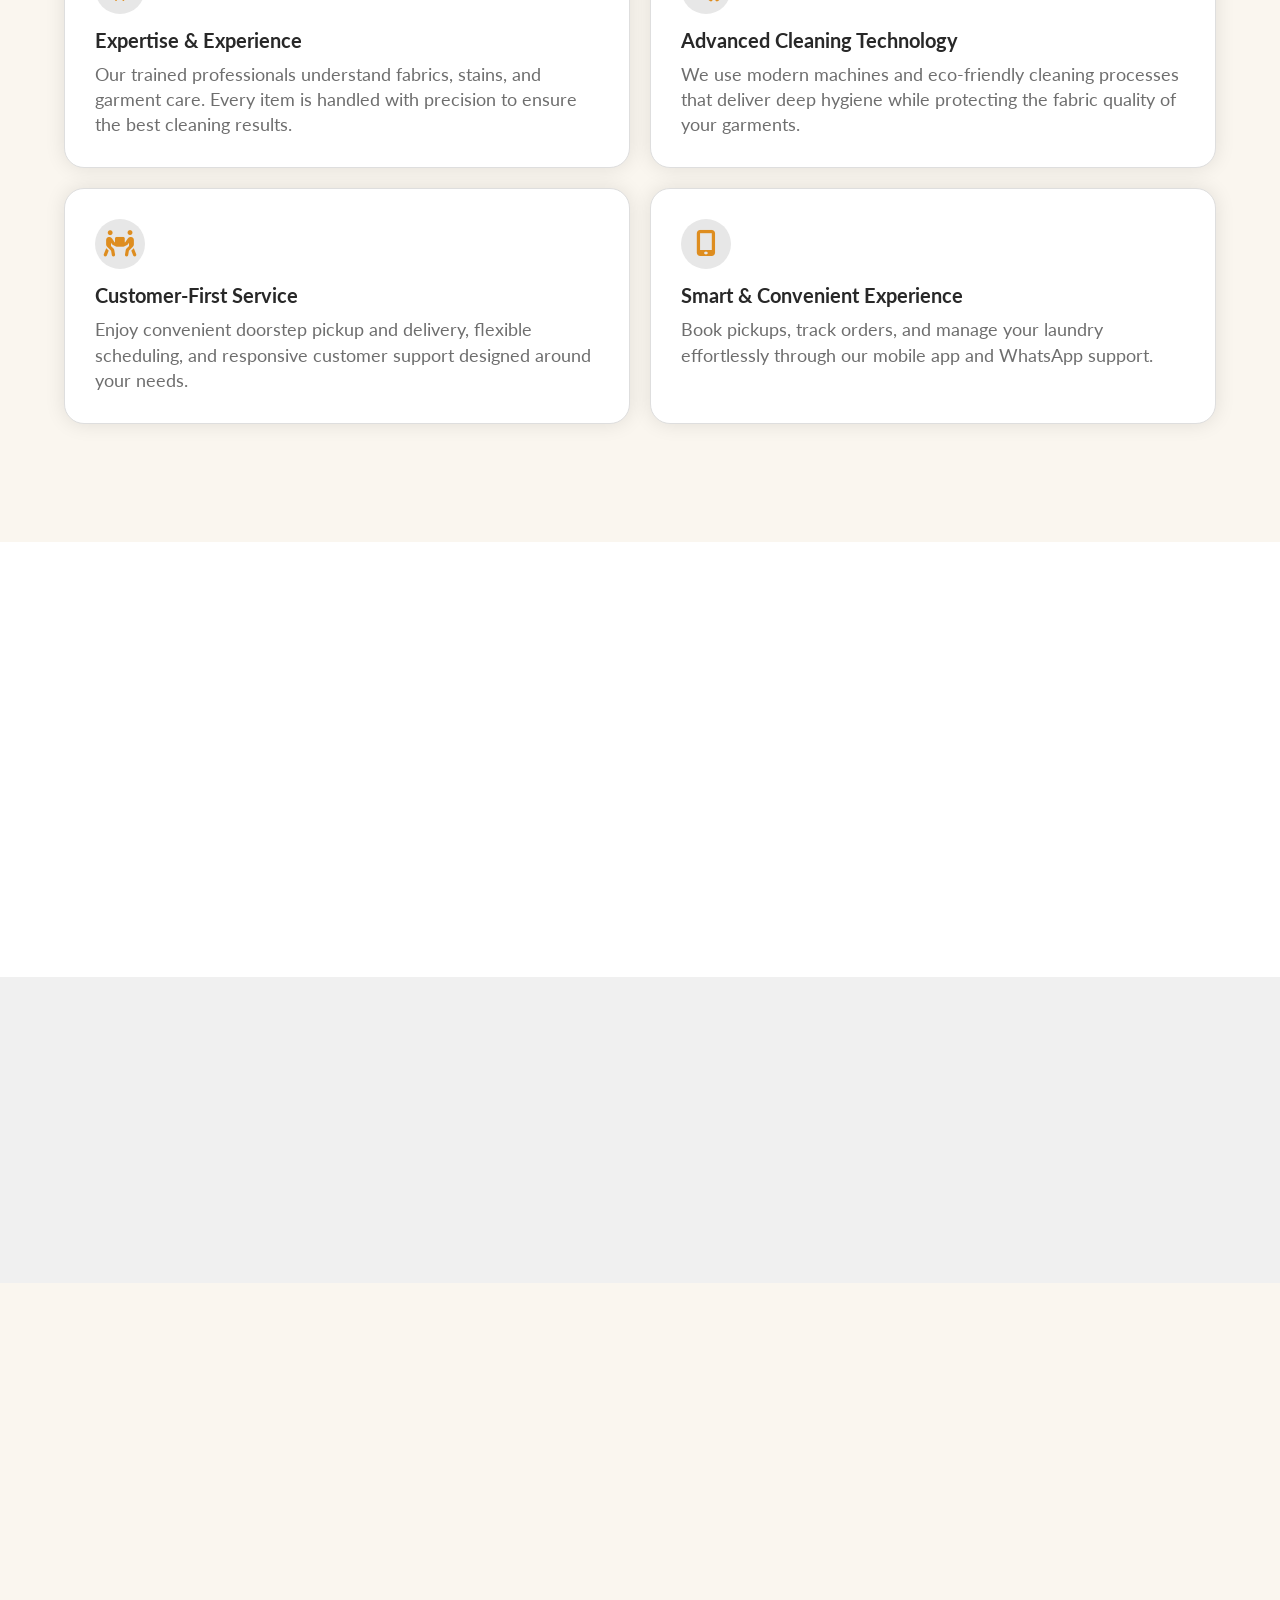
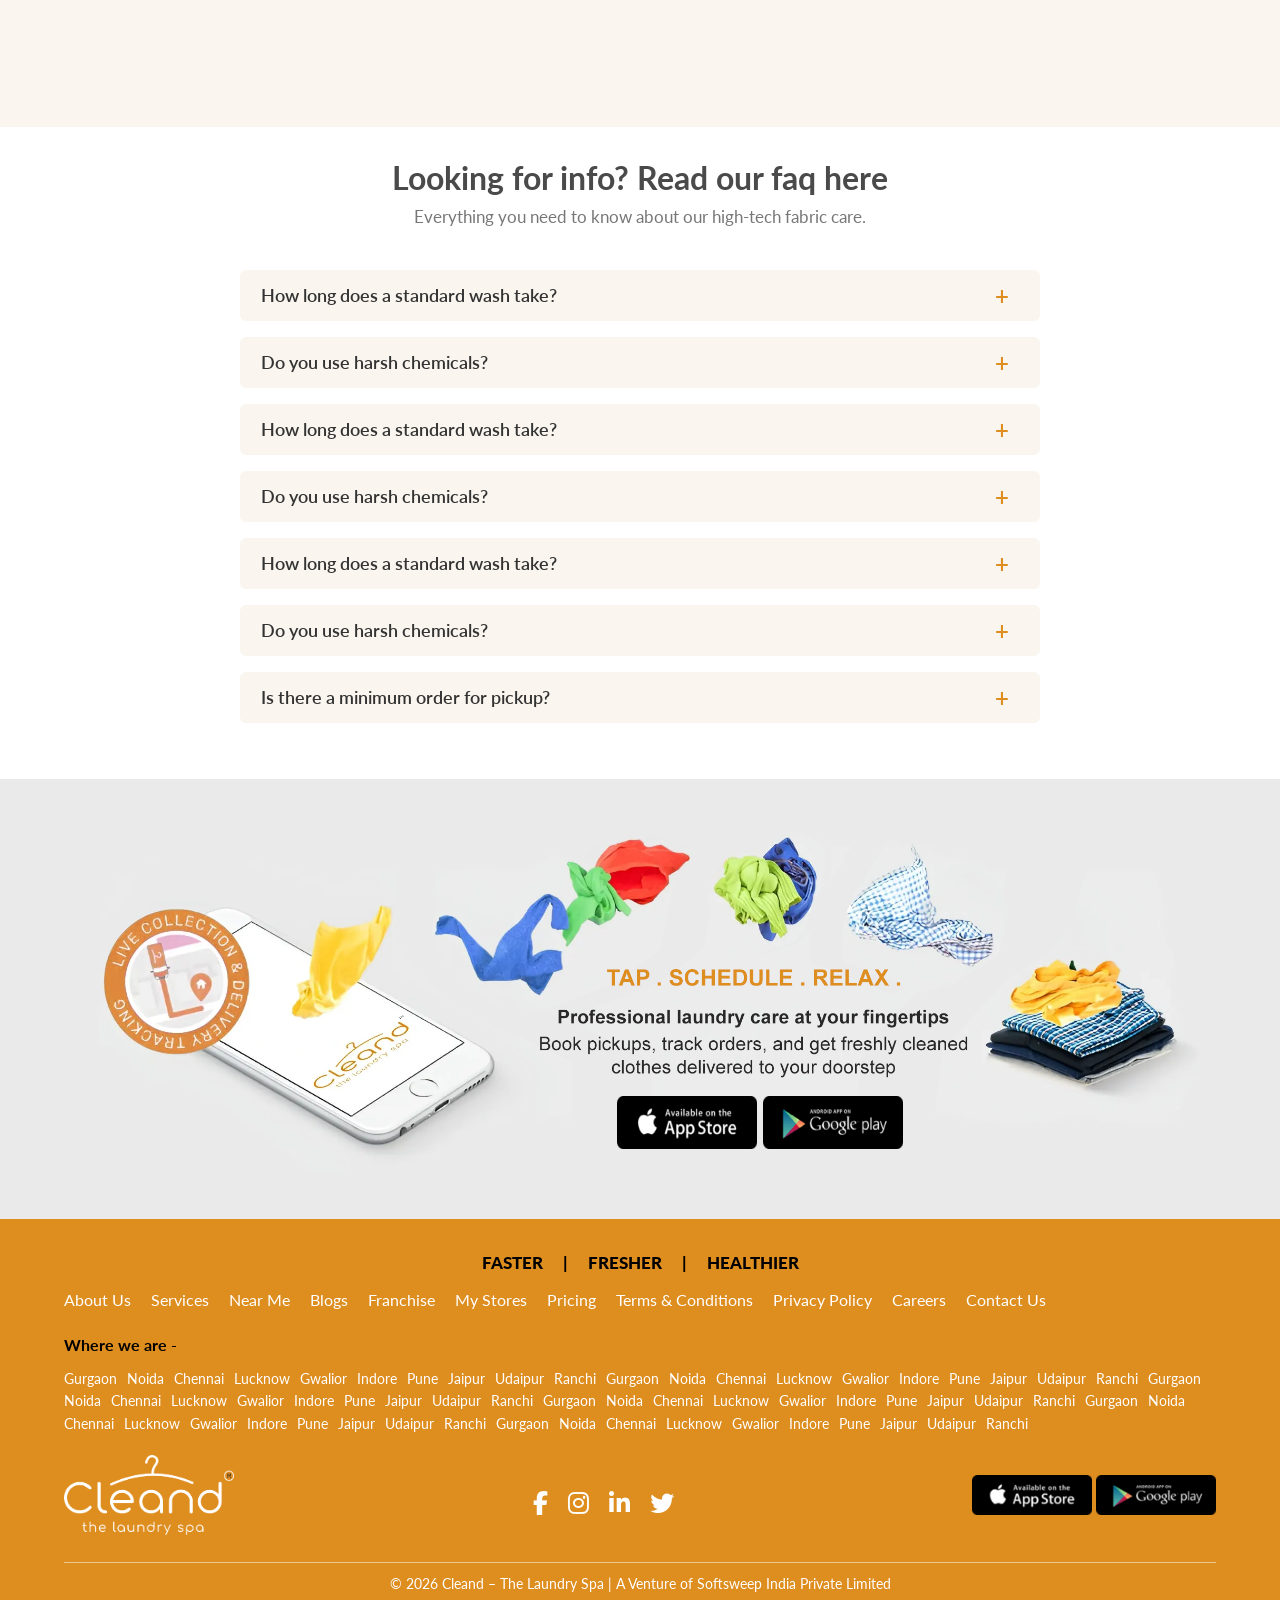
==== commit ec501254: "update code" ====
--- a/index.html
+++ b/index.html
@@ -27,12 +27,12 @@
             <span class="label call-label">Call Us</span>
         </div>
         <!-- Email Button -->
-        <div class="button-container email-container" onclick="sendEmail()">
+        <div class="button-container app-container" onclick="downloadApp()">
             <div class="icon-box">
                 <i class="fab fa-google-play icon"></i>
                 <i class="fab fa-apple icon"></i>
             </div>
-            <span class="label email-label">Download App</span>
+            <span class="label app-label">Download App</span>
         </div>
 
         <!-- Whatsapp Button -->
@@ -42,7 +42,7 @@
         </div>
     </div>
 
-    <header class="header">
+    <header class="header"> 
         <div class="section-container">
             <div class="header-container">
                 <a href="index.html" class="logo">
@@ -1004,12 +1004,7 @@
             window.open(`tel:${phoneNumber}`, "_self");
         }
 
-        function sendEmail() {
-            const emailAddress = "support@example.com";
-            const subject = "Laundry Service Inquiry";
-            const body = "Hello, I would like to inquire about your laundry services.";
-            window.open(`mailto:${emailAddress}?subject=${encodeURIComponent(subject)}&body=${encodeURIComponent(body)}`);
-        }
+        function downloadApp() {}
 
         function sendWhatsapp() {
             const phoneNumber = "919999999999";
--- a/style.css
+++ b/style.css
@@ -225,17 +225,17 @@
     /* background-color: #3fa0e7; */
 }
 
-.email-container {
+.app-container {
     background-color: #ff5d5d;
 }
 
-.email-container .icon-box {
+.app-container .icon-box {
     margin-right: 10px;
     display: flex;
     align-items: center;
 }
 
-.email-container i {
+.app-container i {
     font-size: 16px;
     margin-right: 4px;
 }
@@ -257,7 +257,7 @@
     width: 190px;
 }
 
-.email-container:hover {
+.app-container:hover {
     width: 200px;
 }
 
@@ -917,17 +917,19 @@
 
 
 .near-container {
-    background: url('images/near-me-4.webp');
+    background: url('images/technology-3.webp');
     background-size: cover;
     background-position: center;
-    background-position: 54%;
-    background-position-y: 140%;
-    background-size: 460px;
+    background-position: 56%;
+    background-position-y: 100%;
+    background-size: 380px;
+    /* background-size: 500px; */
     background-repeat: no-repeat;
     display: flex;
     justify-content: space-between;
     padding: 40px 0;
 }
+
 
 .near-left {
     width: 34%;
@@ -1162,179 +1164,6 @@
     opacity: 0.7;
     margin-top: 12px;
 }
-
-
-
-
-
-
-
-
-
-
-
-/* 
-.pricing-plans {
-    padding: 30px 0 0px;
-}
-
-.pricing-header {
-    text-align: center;
-    margin-bottom: 60px;
-}
-
-.pricing-header h2 {
-    font-size: 2rem;
-    line-height: 1.3;
-    color: #333;
-    margin-bottom: 4px;
-}
-
-.pricing-header p {
-    color: #777;
-    font-size: 17px;
-}
-
-.plans-grid {
-    display: grid;
-    grid-template-columns: repeat(auto-fit, minmax(300px, 1fr));
-    gap: 30px;
-    max-width: 1200px;
-    margin: 0 auto;
-    padding: 0 20px;
-    align-items: center;
-}
-
-.plan-card {
-    background: #fff;
-    padding: 20px;
-    border-radius: 20px;
-    text-align: center;
-    position: relative;
-    box-shadow: 0 4px 10px rgba(0, 0, 0, 0.1);
-    transition: transform 0.3s ease;
-    border: 2px solid transparent;
-}
-
-.plan-card:hover {
-    transform: translateY(-10px);
-}
-
-.plan-card.featured {
-    border-color: #de8d1f;
-    transform: scale(1.05);
-    z-index: 2;
-    box-shadow: 0 10px 10px rgba(222, 141, 31, 0.15);
-}
-
-.plan-card.featured:hover {
-    transform: scale(1.05) translateY(-10px);
-}
-
-.popular-ribbon {
-    position: absolute;
-    top: 0;
-    left: 50%;
-    transform: translate(-50%, -50%);
-    background: #de8d1f;
-    color: #fff;
-    padding: 5px 20px;
-    border-radius: 50px;
-    font-size: 0.8rem;
-    font-weight: bold;
-    text-transform: uppercase;
-}
-
-.plan-badge {
-    color: #de8d1f;
-    font-weight: bold;
-    font-size: 0.9rem;
-    text-transform: uppercase;
-    margin-bottom: 4px;
-    display: block;
-}
-
-.plan-card h3 {
-    font-size: 1.4rem;
-    margin-bottom: 6px;
-    color: #333;
-}
-
-.price {
-    font-size: 1.1rem;
-    color: #666;
-    margin-bottom: 10px;
-}
-
-.price span {
-    font-size: 1.8rem;
-    font-weight: 800;
-    color: #de8d1f;
-}
-
-.save-tag {
-    background: #e8f5e9;
-    color: #2e7d32;
-    display: inline-block;
-    padding: 5px 15px;
-    border-radius: 5px;
-    font-weight: bold;
-    margin-bottom: 15px;
-}
-
-.best-for {
-    font-weight: 600;
-    color: #555;
-    margin-bottom: 10px;
-}
-
-.plan-features {
-    list-style: none;
-    padding: 0;
-    margin: 0 0 20px 0;
-    text-align: left;
-    border-top: 1px solid #eee;
-    padding-top: 10px;
-}
-
-.plan-features li {
-    padding: 4px 0;
-    color: #666;
-    font-size: 0.95rem;
-}
-
-.plan-features li::before {
-    content: "✓";
-    color: #de8d1f;
-    margin-right: 10px;
-    font-weight: bold;
-}
-
-.plan-btn {
-    display: block;
-    padding: 10px;
-    border: 2px solid #de8d1f;
-    border-radius: 10px;
-    color: #de8d1f;
-    text-decoration: none;
-    font-weight: bold;
-    transition: 0.3s;
-}
-
-.plan-btn:hover {
-    background: #de8d1f;
-    color: #fff;
-}
-
-.featured-btn {
-    background: #de8d1f;
-    color: #fff;
-}
-
-.pricing-plans .btn-container {
-    margin-top: 80px;
-} */
-
 
 
 
@@ -2062,7 +1891,7 @@
 }
 
 .privacy-content .section-des {
-    margin-bottom: 20px;
+    margin-bottom: 10px;
 }
 
 .privacy-content section {
@@ -2087,6 +1916,8 @@
 .privacy-content .check-list {
     list-style: none;
     padding: 0;
+    margin-top: 10px;
+    margin-bottom: 10px;
 }
 
 .privacy-content .check-list li::before {
@@ -2111,7 +1942,7 @@
 }
 
 .privacy-content .contact-box p {
-    margin-bottom: 12px;
+    margin-bottom: 6px;
 }
 
 .privacy-content .contact-box i {
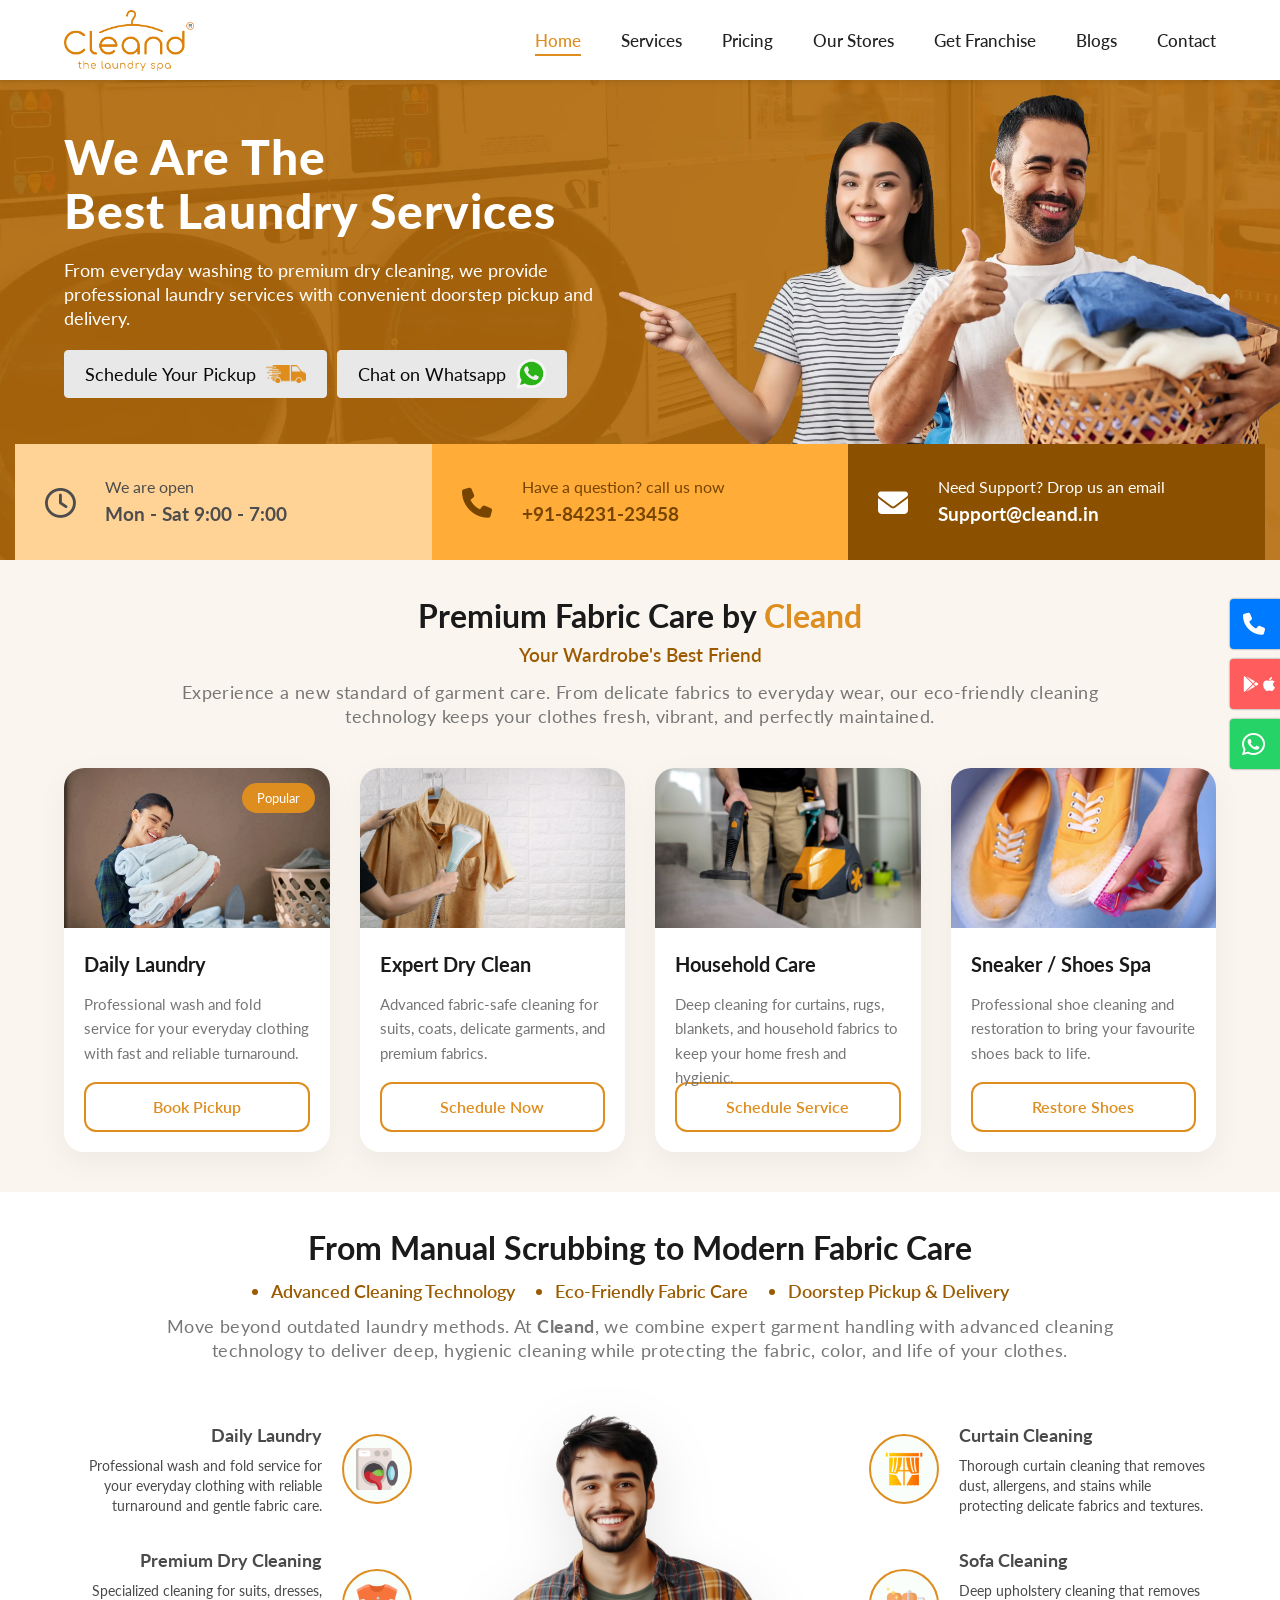
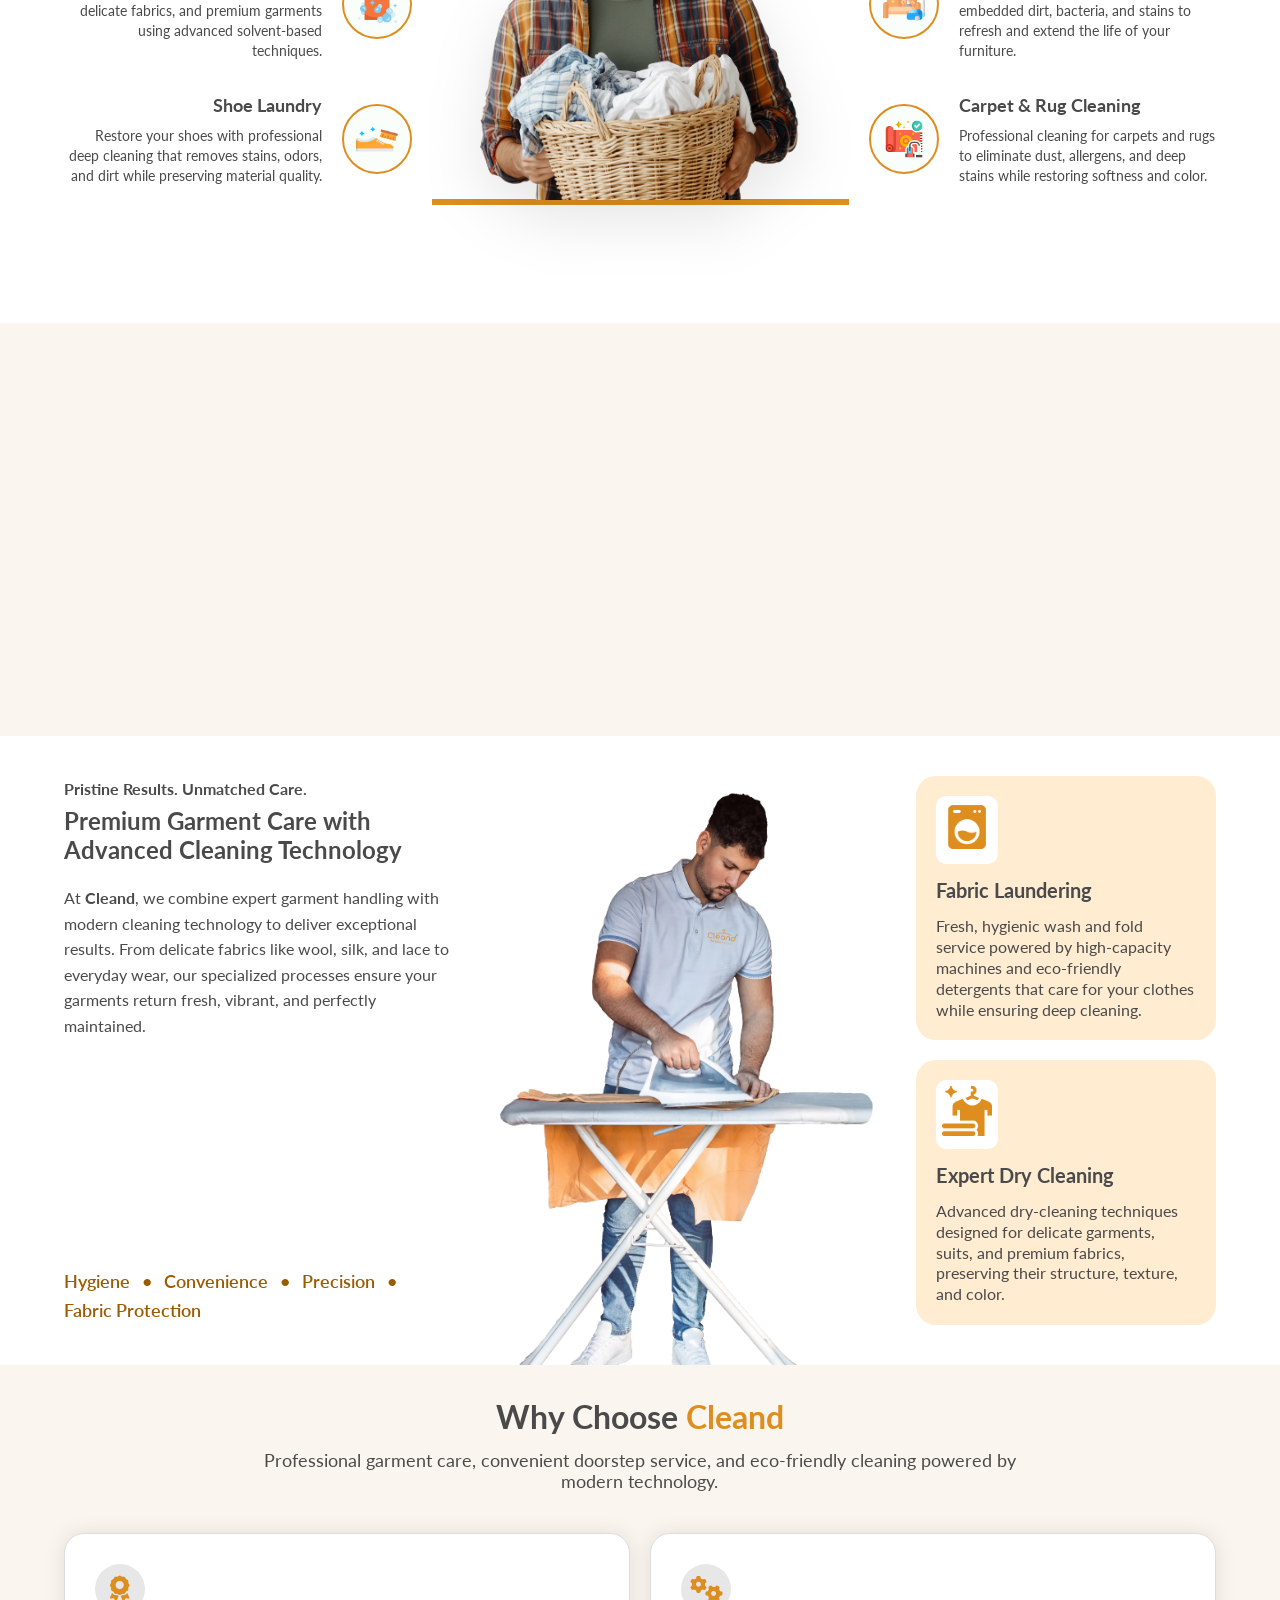
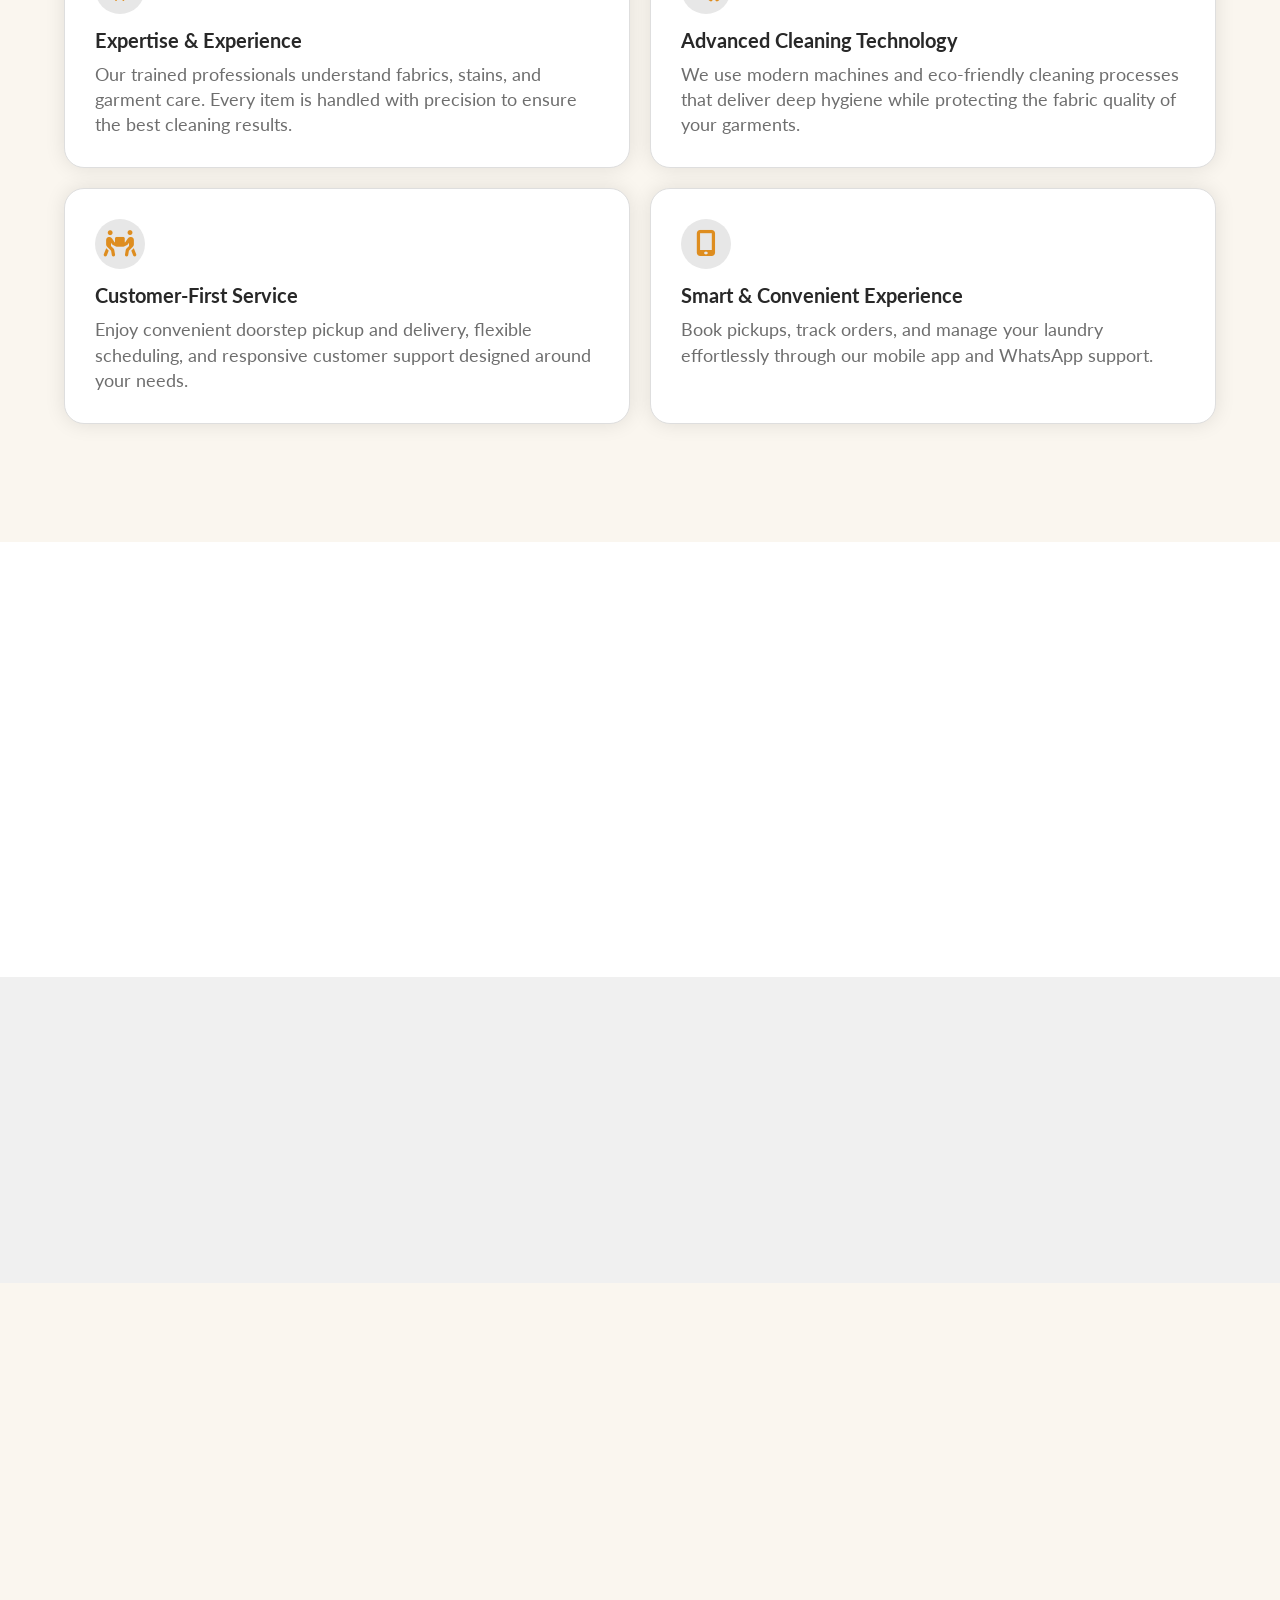
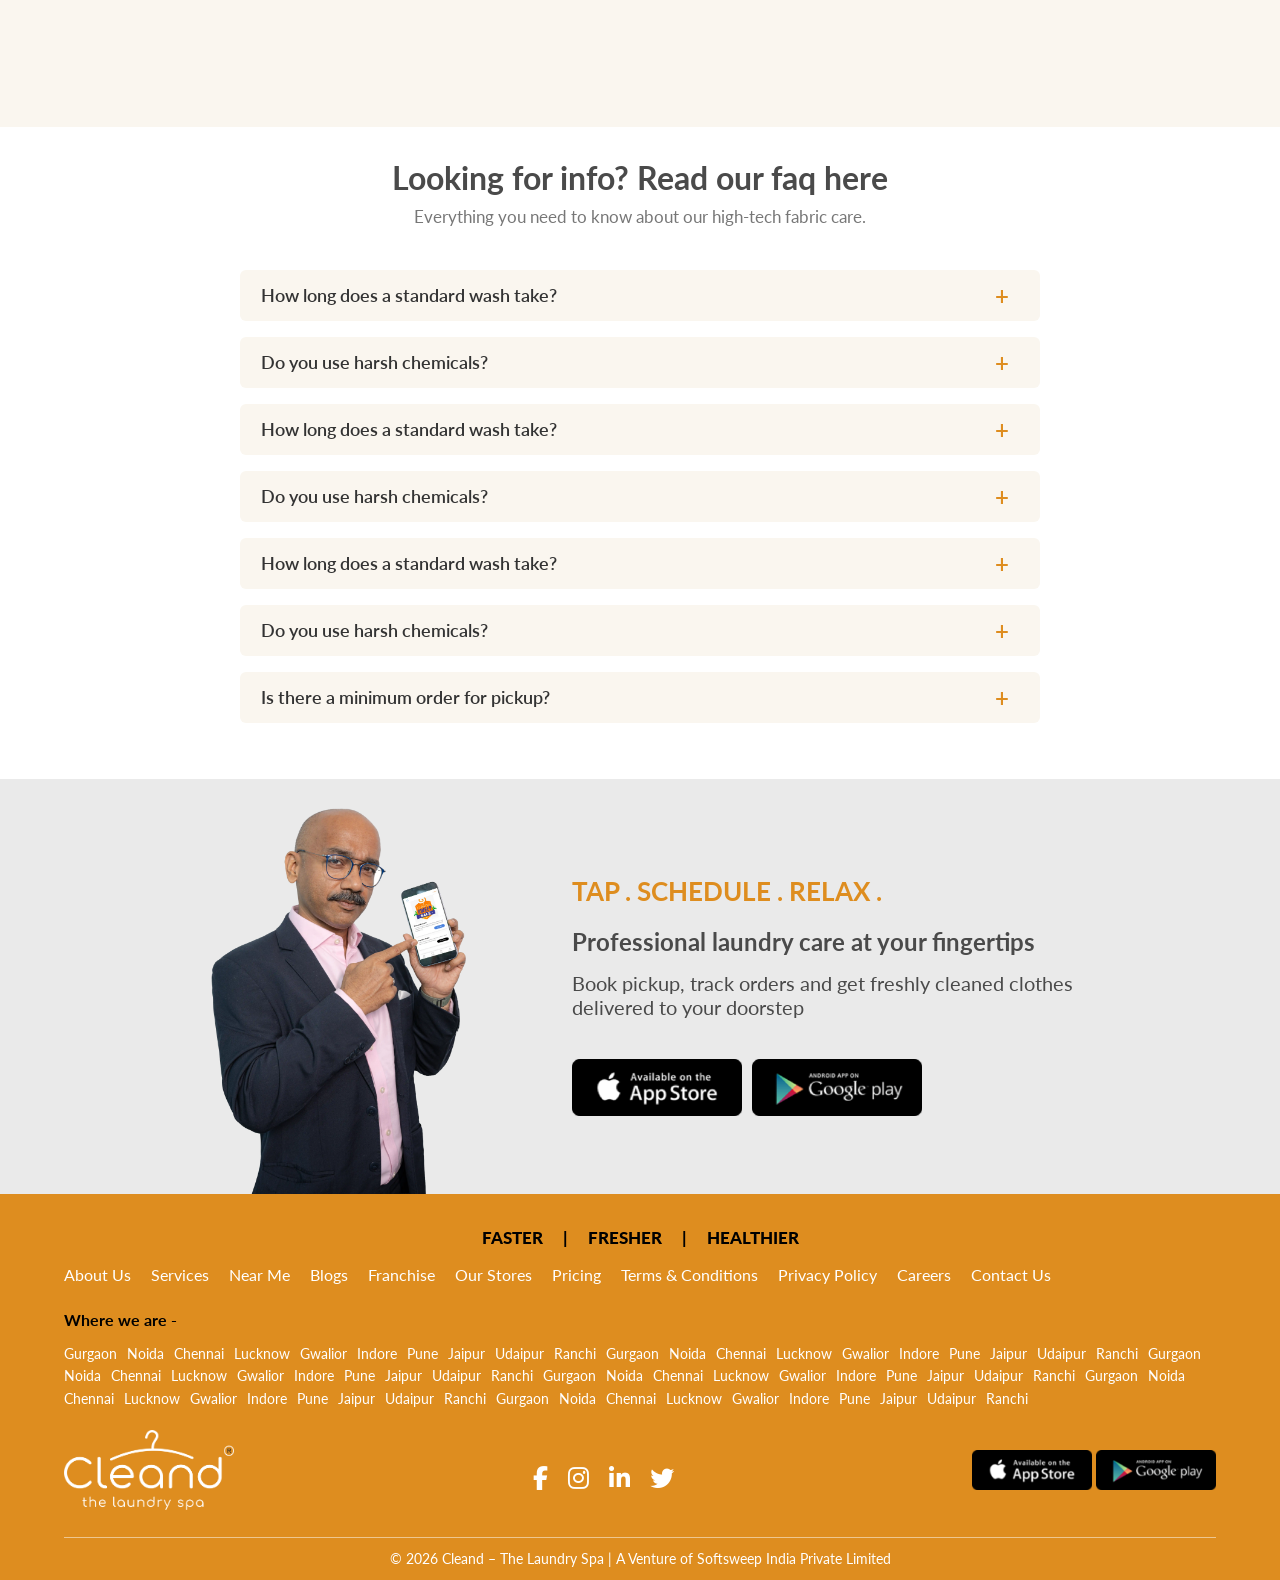
==== commit 9a5d7848: "update code" ====
--- a/index.html
+++ b/index.html
@@ -5,6 +5,7 @@
     <meta charset="UTF-8">
     <meta name="viewport" content="width=device-width, initial-scale=1.0">
     <title>Cleand - Premium Laundry Spa for Dry Cleaning Services.</title>
+     <link rel="icon" type="image/png" href="images/cleand-favicon.png">
 
     <link
         href="https://fonts.googleapis.com/css2?family=Lato:ital,wght@0,100;0,300;0,400;0,700;0,900;1,100;1,300;1,400;1,700;1,900&display=swap"
@@ -42,7 +43,7 @@
         </div>
     </div>
 
-    <header class="header"> 
+    <header class="header">
         <div class="section-container">
             <div class="header-container">
                 <a href="index.html" class="logo">
@@ -83,7 +84,7 @@
                             <button class="pickup-btn btn">Schedule Your Pickup
                                 <img src="/images/pickup-icon.webp" alt="">
                             </button>
-                            <button class="whatsapp-btn btn">Chat on Whatsapp
+                            <button class="whatsapp-btn btn" onclick="sendWhatsapp()">Chat on Whatsapp
                                 <img src="/images/whatsapp-icon.webp" alt="">
                             </button>
                         </div>
@@ -101,7 +102,7 @@
                             <button class="pickup-btn btn">Schedule Your Pickup
                                 <img src="/images/pickup-icon.webp" alt="">
                             </button>
-                            <button class="whatsapp-btn btn">Chat on Whatsapp
+                            <button class="whatsapp-btn btn" onclick="sendWhatsapp()">Chat on Whatsapp
                                 <img src="/images/whatsapp-icon.webp" alt="">
                             </button>
                         </div>
@@ -119,7 +120,7 @@
                             <button class="pickup-btn btn">Schedule Your Pickup
                                 <img src="/images/pickup-icon.webp" alt="">
                             </button>
-                            <button class="whatsapp-btn btn">Chat on Whatsapp
+                            <button class="whatsapp-btn btn" onclick="sendWhatsapp()">Chat on Whatsapp
                                 <img src="/images/whatsapp-icon.webp" alt="">
                             </button>
                         </div>
@@ -137,7 +138,7 @@
                             <button class="pickup-btn btn">Schedule Your Pickup
                                 <img src="/images/pickup-icon.webp" alt="">
                             </button>
-                            <button class="whatsapp-btn btn">Chat on Whatsapp
+                            <button class="whatsapp-btn btn" onclick="sendWhatsapp()">Chat on Whatsapp
                                 <img src="/images/whatsapp-icon.webp" alt="">
                             </button>
                         </div>
@@ -377,7 +378,7 @@
                 <button class="pickup-btn btn">Schedule Your Pickup
                     <img src="/images/pickup-icon-white.webp" alt="">
                 </button>
-                <button class="whatsapp-btn btn">Chat on Whatsapp
+                <button class="whatsapp-btn btn" onclick="sendWhatsapp()">Chat on Whatsapp
                     <img src="/images/whatsapp-icon.webp" alt="">
                 </button>
             </div>
@@ -389,7 +390,7 @@
     <section style="background: #faf6ef;">
         <div class="section-container slide-up">
             <div class="step-full-container">
-                <h1>How We Works : In 4 Easy Steps</h1>
+                <h1>How We Work : In 4 Easy Steps</h1>
                 <ul class="power-line">
                     <li>Doorstep Pickup</li>
                     <li>Professional Cleaning</li>
@@ -528,7 +529,7 @@
                 <button class="pickup-btn btn">Schedule Your Pickup
                     <img src="/images/pickup-icon-white.webp" alt="">
                 </button>
-                <button class="whatsapp-btn btn">Chat on Whatsapp
+                <button class="whatsapp-btn btn" onclick="sendWhatsapp()">Chat on Whatsapp
                     <img src="/images/whatsapp-icon.webp" alt="">
                 </button>
             </div>
@@ -742,7 +743,7 @@
     </section>
 
 
-    <section style="background: #EAEAEA;">
+    <!-- <section style="background: #EAEAEA;">
         <div class="section-container slide-up">
             <div class="download-section">
                 <img src="images/download-section-2.webp" alt="">
@@ -754,6 +755,26 @@
                 </div>
             </div>
         </div>
+    </section> -->
+    
+    
+    <section style="background: #EAEAEA;">
+        <div class="section-container slide-up">
+            <div class="download-section-2">
+                <div class="download-left">
+                    <img src="images/download-section-3.webp" alt="">
+                </div>
+                <div class="download-right">
+                    <h1>TAP . SCHEDULE . RELAX .</h1>
+                    <h2>Professional laundry care at your fingertips</h2>
+                    <p>Book pickup, track orders and get freshly cleaned clothes delivered to your doorstep</p>
+                    <div class="download-right-apps">
+                        <a href="https://apps.apple.com/in/app/cleand-the-laundry-spa/id6444508188" target="_blank"><img src="images/appstore.png" alt=""></a>
+                        <a href="https://play.google.com/store/apps/details?id=com.ctls.application" target="_blank"><img src="images/googleplay.png" alt=""></a>
+                    </div>
+                </div>
+            </div>
+        </div>
     </section>
 
 
@@ -773,7 +794,7 @@
                 <li><a href="near-me.html">Near Me</a></li>
                 <li><a href="blogs.html">Blogs</a></li>
                 <li><a href="franchise.html">Franchise</a></li>
-                <li><a href="store.html">My Stores</a></li>
+                <li><a href="store.html">Our Stores</a></li>
                 <li><a href="pricing.html">Pricing</a></li>
                 <li><a href="terms.html">Terms & Conditions</a></li>
                 <li><a href="privacy.html">Privacy Policy</a></li>
@@ -1000,14 +1021,13 @@
     <!-- fixed button on screen -->
     <script>
         function callPhone() {
-            const phoneNumber = "919876543210";
+            const phoneNumber = "918423123458";
             window.open(`tel:${phoneNumber}`, "_self");
         }
-
-        function downloadApp() {}
-
+        function downloadApp() {
+        }
         function sendWhatsapp() {
-            const phoneNumber = "919999999999";
+            const phoneNumber = "919663123457";
             const message = "Hello! I would like to inquire about your laundry services.";
             const url = `https://wa.me/${phoneNumber}?text=${encodeURIComponent(message)}`;
             window.open(url, "_blank");
--- a/style.css
+++ b/style.css
@@ -1423,7 +1423,7 @@
 
 
 
-.download-section {
+/* .download-section {
     position: relative;
     padding: 40px 0px;
 }
@@ -1444,11 +1444,61 @@
 
 .download-content img {
     width: 140px;
-}
-
-
-
-
+} */
+
+
+
+
+
+
+
+
+
+
+.download-section-2 {
+    padding-top: 20px;
+    display: flex;
+    align-items: center;
+    gap: 40px;
+    width: 80%;
+    margin: auto;
+}
+
+.download-left {
+    width: 40%;
+    display: flex;
+    justify-content: center;
+}
+.download-left img {
+    width: 100%;
+}
+
+.download-right {
+    width: 60%;
+}
+
+.download-right h1 {
+    color: #DE8D1F;
+    font-size: 26px;
+    margin-bottom: 10px;
+}
+.download-right p {
+    font-size: 20px;
+    line-height: 1.2;
+    margin-top: 10px;
+    margin-bottom: 40px;
+}
+
+.download-right-apps {
+    display: flex;
+    gap: 10px;
+}
+.download-right-apps a {
+    width: 170px;
+}
+.download-right-apps img {
+    width: 100%;
+}
 
 
 
--- a/responsive.css
+++ b/responsive.css
@@ -1,14 +1,14 @@
-@media (max-width: 1400px) {
+/* @media (max-width: 1400px) {
     .download-content {
         bottom: 16%;
         left: 48%;
     }
-    
+
     .download-content a {
         width: 140px;
     }
-    
-}
+
+} */
 
 
 
@@ -21,9 +21,9 @@
 
 
 
-    .download-content {
+    /* .download-content {
         left: 46%;
-    }
+    } */
 
 
 }
@@ -73,14 +73,14 @@
     }
 
 
-    
-    .download-content a {
+
+    /* .download-content a {
         width: 120px;
     }
 
     .download-content img {
         width: 100%;
-    }
+    } */
 
 
 }
@@ -105,15 +105,39 @@
 
 
 
-    .download-content {
+    /* .download-content {
         bottom: 16%;
         left: 46%;
     }
-    
+
     .download-content a {
         width: 100px;
-    }
-
+    } */
+
+
+
+    .download-section-2 {
+        gap: 0px;
+        width: 100%;
+    }
+    
+    .download-right h1 {
+        font-size: 24px;
+        margin-bottom: 4px;
+    }
+    .download-right h2 {
+        line-height: 1.2;
+    }
+
+    .download-right p {
+        font-size: 18px;
+        margin-top: 6px;
+        margin-bottom: 20px;
+    }
+
+    .download-right-apps a {
+        width: 120px;
+    }
 
 
     .near-container {
@@ -423,20 +447,18 @@
 
 
 
-    .download-section {
+    /* .download-section {
         padding: 20px 0px 10px;
     }
 
     .download-content {
         bottom: 9%;
         left: 46%;
-        /* flex-direction: column; */
-        /* gap: 0; */
     }
 
     .download-content a {
         width: 80px;
-    }
+    } */
 
 
 
@@ -511,6 +533,24 @@
 
 
 
+    .download-section-2 {
+        flex-direction: column-reverse;
+    }
+    .download-left {
+        width: 100%;
+        max-width: 300px;
+    }
+    .download-right {
+        width: 100%;
+        text-align: center;
+    }
+
+    .download-right-apps {
+        justify-content: center;
+        margin-bottom: 20px;
+    }
+
+
 
 
 
@@ -557,14 +597,14 @@
 
 
 
-    .download-content {
+    /* .download-content {
         bottom: 10%;
         left: 46%;
     }
 
     .download-content a {
         width: 60px;
-    }
+    } */
 
 
 }
@@ -599,11 +639,11 @@
     .download-section {
         padding: 20px 0px 20px;
     }
-
+/* 
     .download-content {
         bottom: 10%;
         left: 40%;
-    }
+    } */
 
 
 
@@ -632,7 +672,7 @@
         padding: 20px 0px 10px;
     }
 
-    .download-content {
+    /* .download-content {
         bottom: 10%;
         left: 38%;
     }
@@ -640,6 +680,6 @@
     .download-content a {
         width: 50px;
         height: 20px;
-    }
-
-}
+    } */
+
+}
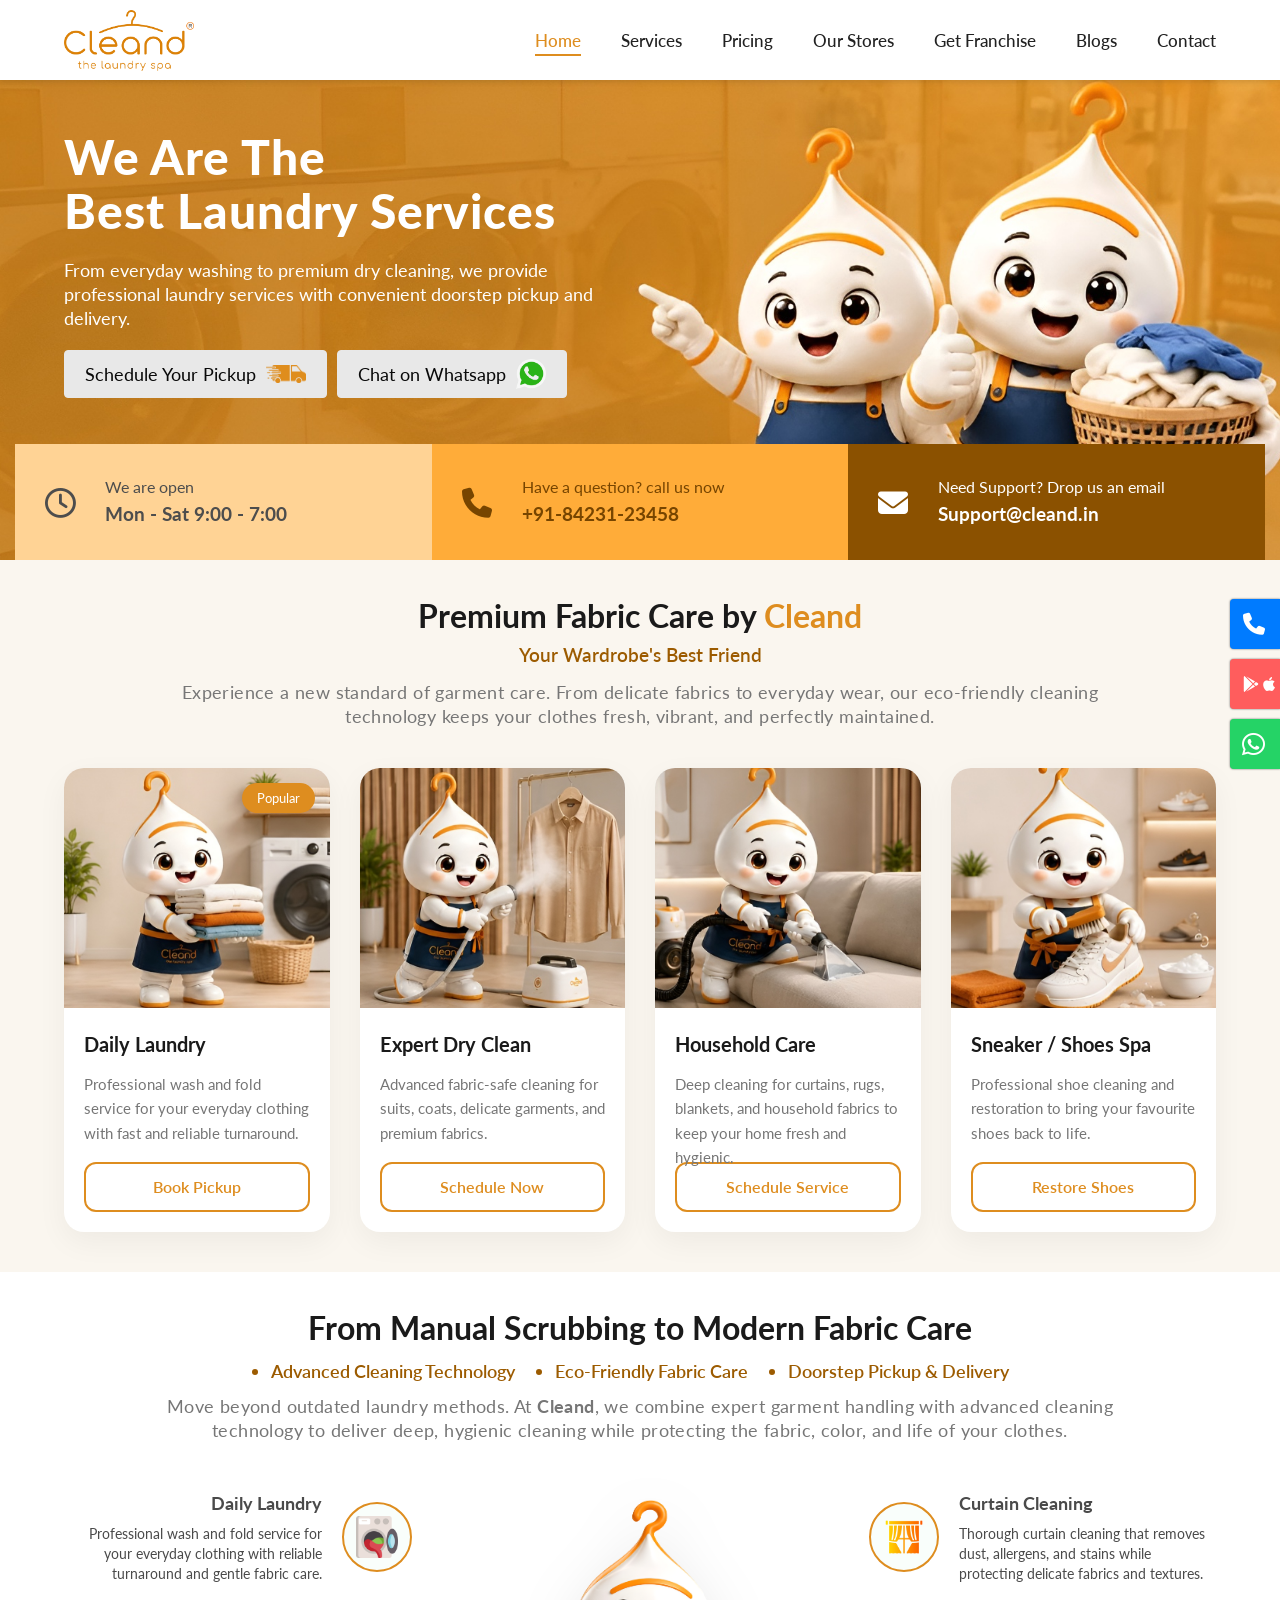
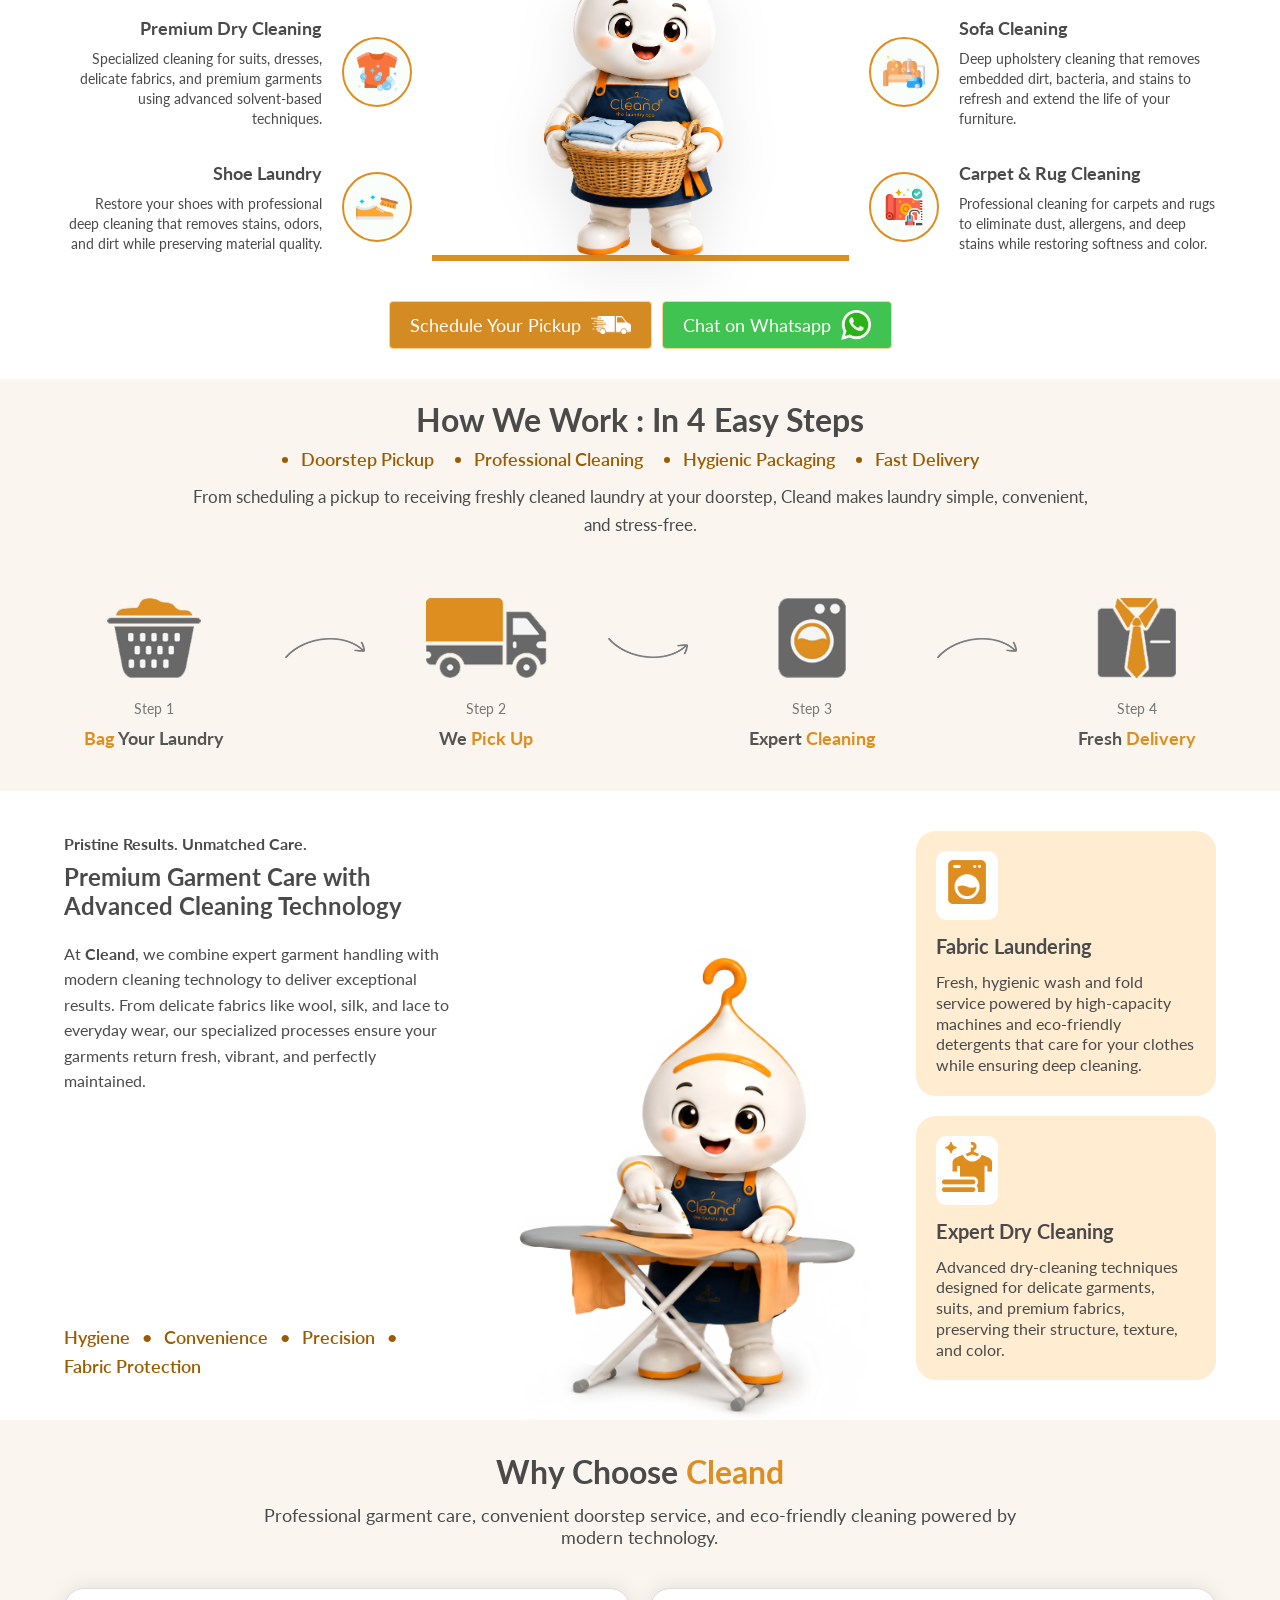
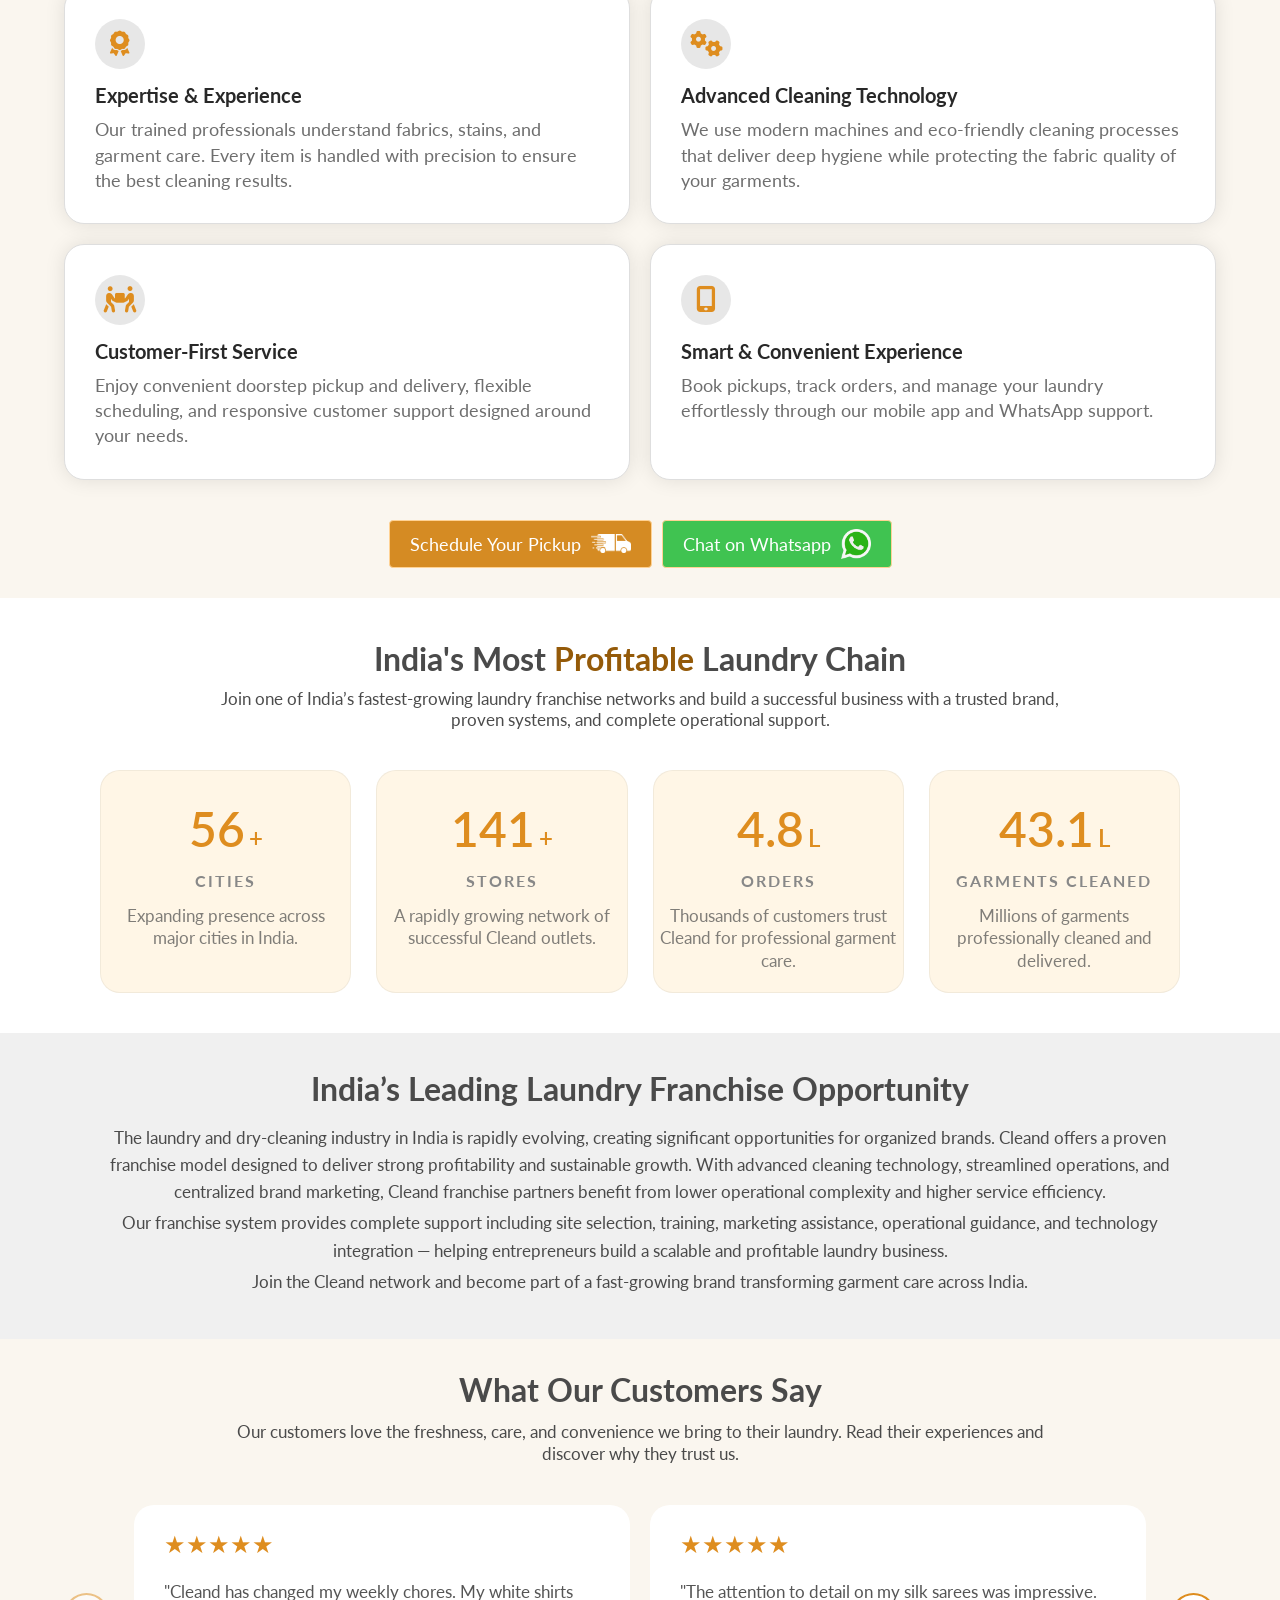
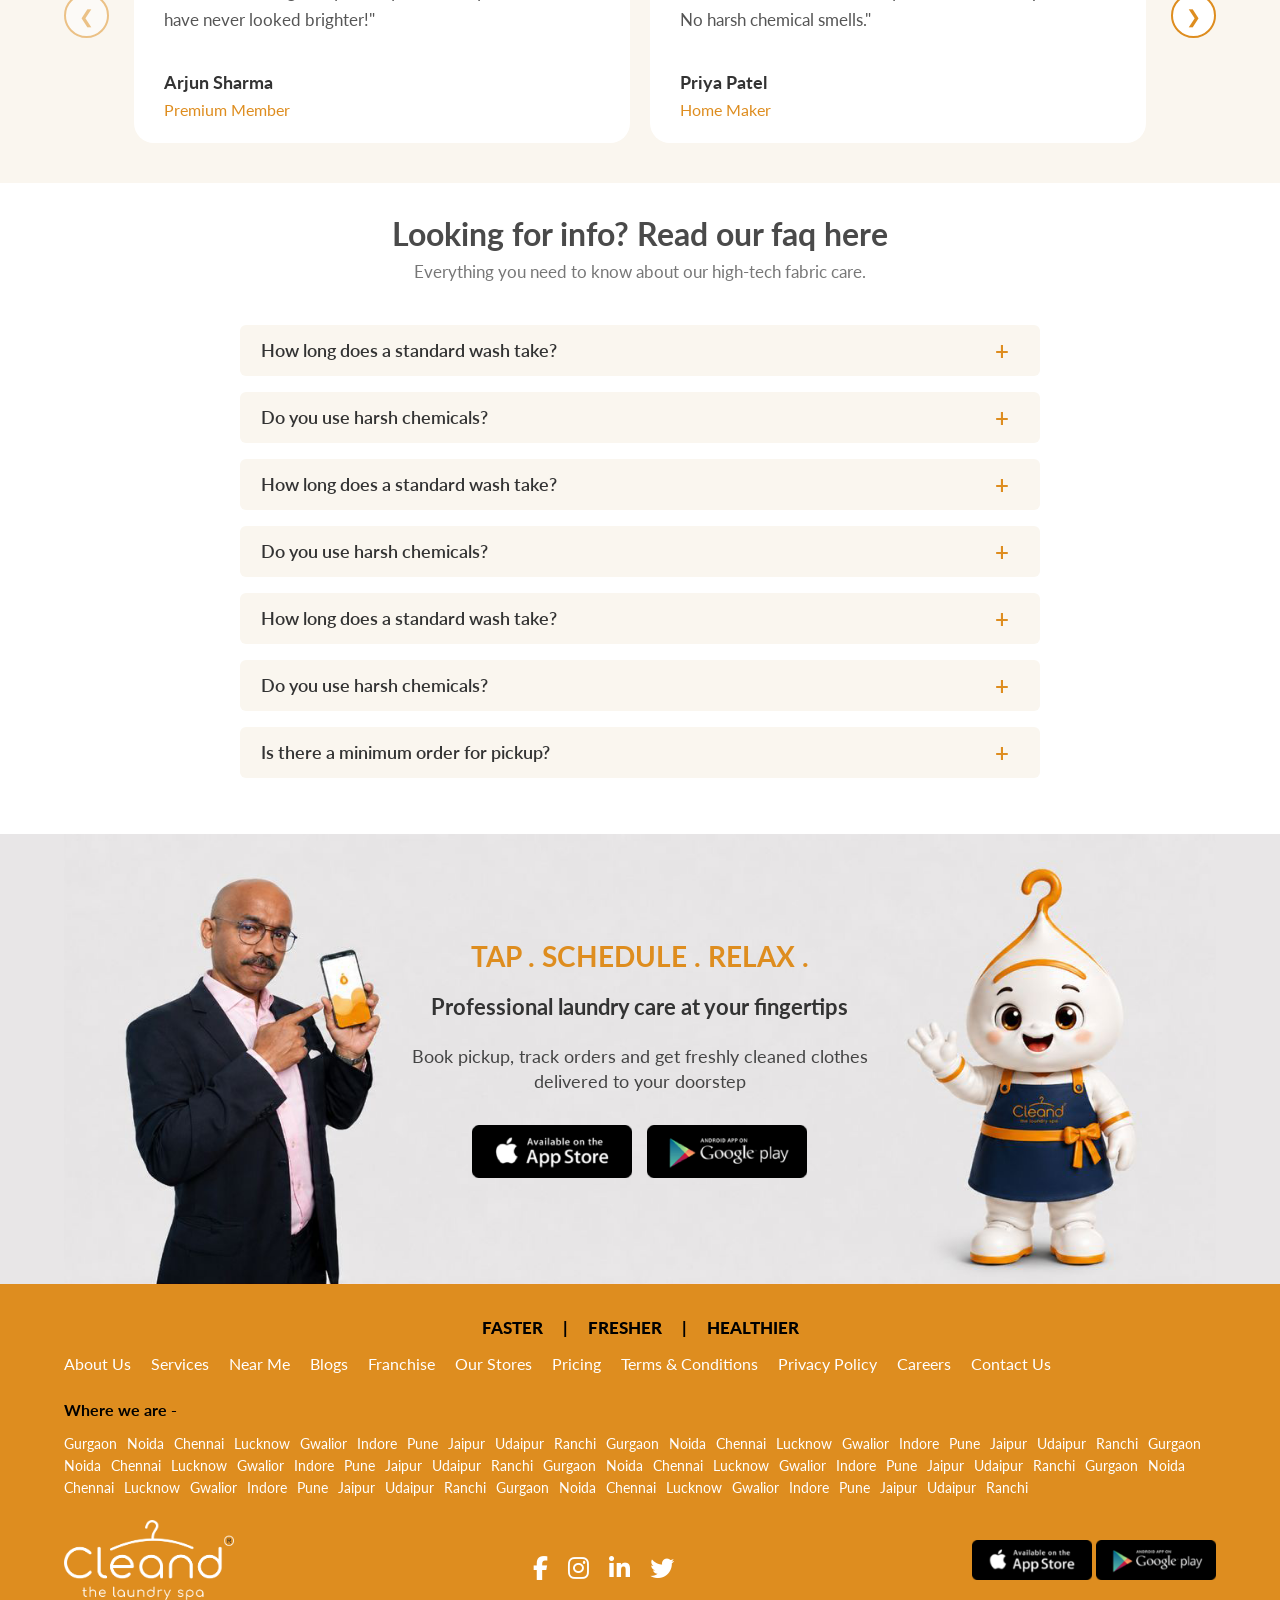
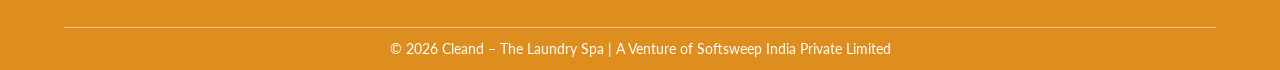
==== commit cfa3b0b5: "first commit" ====
--- a/index.html
+++ b/index.html
@@ -5,7 +5,7 @@
     <meta charset="UTF-8">
     <meta name="viewport" content="width=device-width, initial-scale=1.0">
     <title>Cleand - Premium Laundry Spa for Dry Cleaning Services.</title>
-     <link rel="icon" type="image/png" href="images/cleand-favicon.png">
+    <link rel="icon" type="image/png" href="images/cleand-favicon.png">
 
     <link
         href="https://fonts.googleapis.com/css2?family=Lato:ital,wght@0,100;0,300;0,400;0,700;0,900;1,100;1,300;1,400;1,700;1,900&display=swap"
@@ -756,9 +756,9 @@
             </div>
         </div>
     </section> -->
-    
-    
-    <section style="background: #EAEAEA;">
+
+
+    <!-- <section style="background: #EAEAEA;">
         <div class="section-container slide-up">
             <div class="download-section-2">
                 <div class="download-left">
@@ -771,6 +771,29 @@
                     <div class="download-right-apps">
                         <a href="https://apps.apple.com/in/app/cleand-the-laundry-spa/id6444508188" target="_blank"><img src="images/appstore.png" alt=""></a>
                         <a href="https://play.google.com/store/apps/details?id=com.ctls.application" target="_blank"><img src="images/googleplay.png" alt=""></a>
+                    </div>
+                </div>
+                <div class="download-left download-right">
+                    <img src="images/download-2.webp" alt="" >
+                </div>
+            </div>
+        </div>
+    </section> -->
+
+    <section class="download-promo-section">
+        <div class="section-container slide-up">
+            <div class="download-section-2">
+                <div class="content-wrapper">
+                    <h1>TAP . SCHEDULE . RELAX .</h1>
+                    <h2>Professional laundry care at your fingertips</h2>
+                    <p>Book pickup, track orders and get freshly cleaned clothes delivered to your doorstep</p>
+                    <div class="download-right-apps">
+                        <a href="https://apps.apple.com/in/app/cleand-the-laundry-spa/id6444508188" target="_blank">
+                            <img src="images/appstore.png" alt="App Store">
+                        </a>
+                        <a href="https://play.google.com/store/apps/details?id=com.ctls.application" target="_blank">
+                            <img src="images/googleplay.png" alt="Play Store">
+                        </a>
                     </div>
                 </div>
             </div>
--- a/style.css
+++ b/style.css
@@ -637,7 +637,7 @@
 }
 
 .image-wrapper {
-    height: 160px;
+    height: 240px;
     overflow: hidden;
     position: relative;
 }
@@ -1454,27 +1454,30 @@
 
 
 
-
+/* 
 .download-section-2 {
     padding-top: 20px;
     display: flex;
     align-items: center;
     gap: 40px;
-    width: 80%;
     margin: auto;
 }
 
 .download-left {
-    width: 40%;
+    width: 50%;
     display: flex;
     justify-content: center;
 }
 .download-left img {
-    width: 100%;
+    width: 400px;
+}
+
+.download-right img {
+    width: 280px;
 }
 
 .download-right {
-    width: 60%;
+    width: 50%;
 }
 
 .download-right h1 {
@@ -1498,6 +1501,126 @@
 }
 .download-right-apps img {
     width: 100%;
+}
+ */
+
+
+
+
+
+
+
+
+
+
+
+.download-promo-section {
+    background: #E8E6E7;
+}
+
+.download-section-2 {
+    background-image: url('images/123.webp'); 
+    background-size: cover;
+    background-position: center;
+    background-repeat: no-repeat;
+    
+    min-height: 450px;
+    width: 100%;
+    margin: auto;
+    display: flex;
+    align-items: center;
+    justify-content: center;
+}
+
+.content-wrapper {
+    width: 40%;
+    text-align: center;
+    display: flex;
+    flex-direction: column;
+    align-items: center;
+}
+
+.download-section-2 h1 {
+    color: #DE8D1F;
+    font-size: 28px;
+    font-weight: bold;
+    margin-bottom: 10px;
+}
+
+.download-section-2 h2 {
+    font-size: 22px;
+    color: #333;
+}
+
+.download-section-2 p {
+    font-size: 18px;
+    line-height: 1.4;
+    margin: 20px 0 30px 0;
+    color: #444;
+}
+
+.download-right-apps {
+    display: flex;
+    gap: 15px;
+}
+
+.download-right-apps a {
+    width: 160px;
+    transition: transform 0.3s ease;
+}
+
+.download-right-apps a:hover {
+    transform: scale(1.05);
+}
+
+.download-right-apps img {
+    width: 100%;
+}
+
+@media (max-width: 1200px) {
+    .download-promo-section .section-container {
+        width: 100%;
+    }
+}
+
+@media (max-width: 1000px) {
+     .download-section-2 {
+        min-height: 350px;
+    }
+}
+
+@media (max-width: 768px) {
+    .content-wrapper {
+        width: 50%;
+        background: rgba(234, 234, 234, 0.8);
+        padding: 0px;
+        border-radius: 0px;
+
+        text-align: left;
+        align-items: baseline;
+    }
+    .download-section-2 {
+        background-position: left;
+        min-height: 300px;
+        justify-content: end;
+    }
+}
+
+@media (max-width: 600px) {
+    
+    .content-wrapper {
+        width: 90%;
+        background: rgba(234, 234, 234, 0.8);
+        padding: 20px;
+        border-radius: 10px;
+
+        text-align: center;
+        align-items: center;
+    }
+
+    .download-section-2 {
+        background-position: -100px;
+    }
 }
 
 
